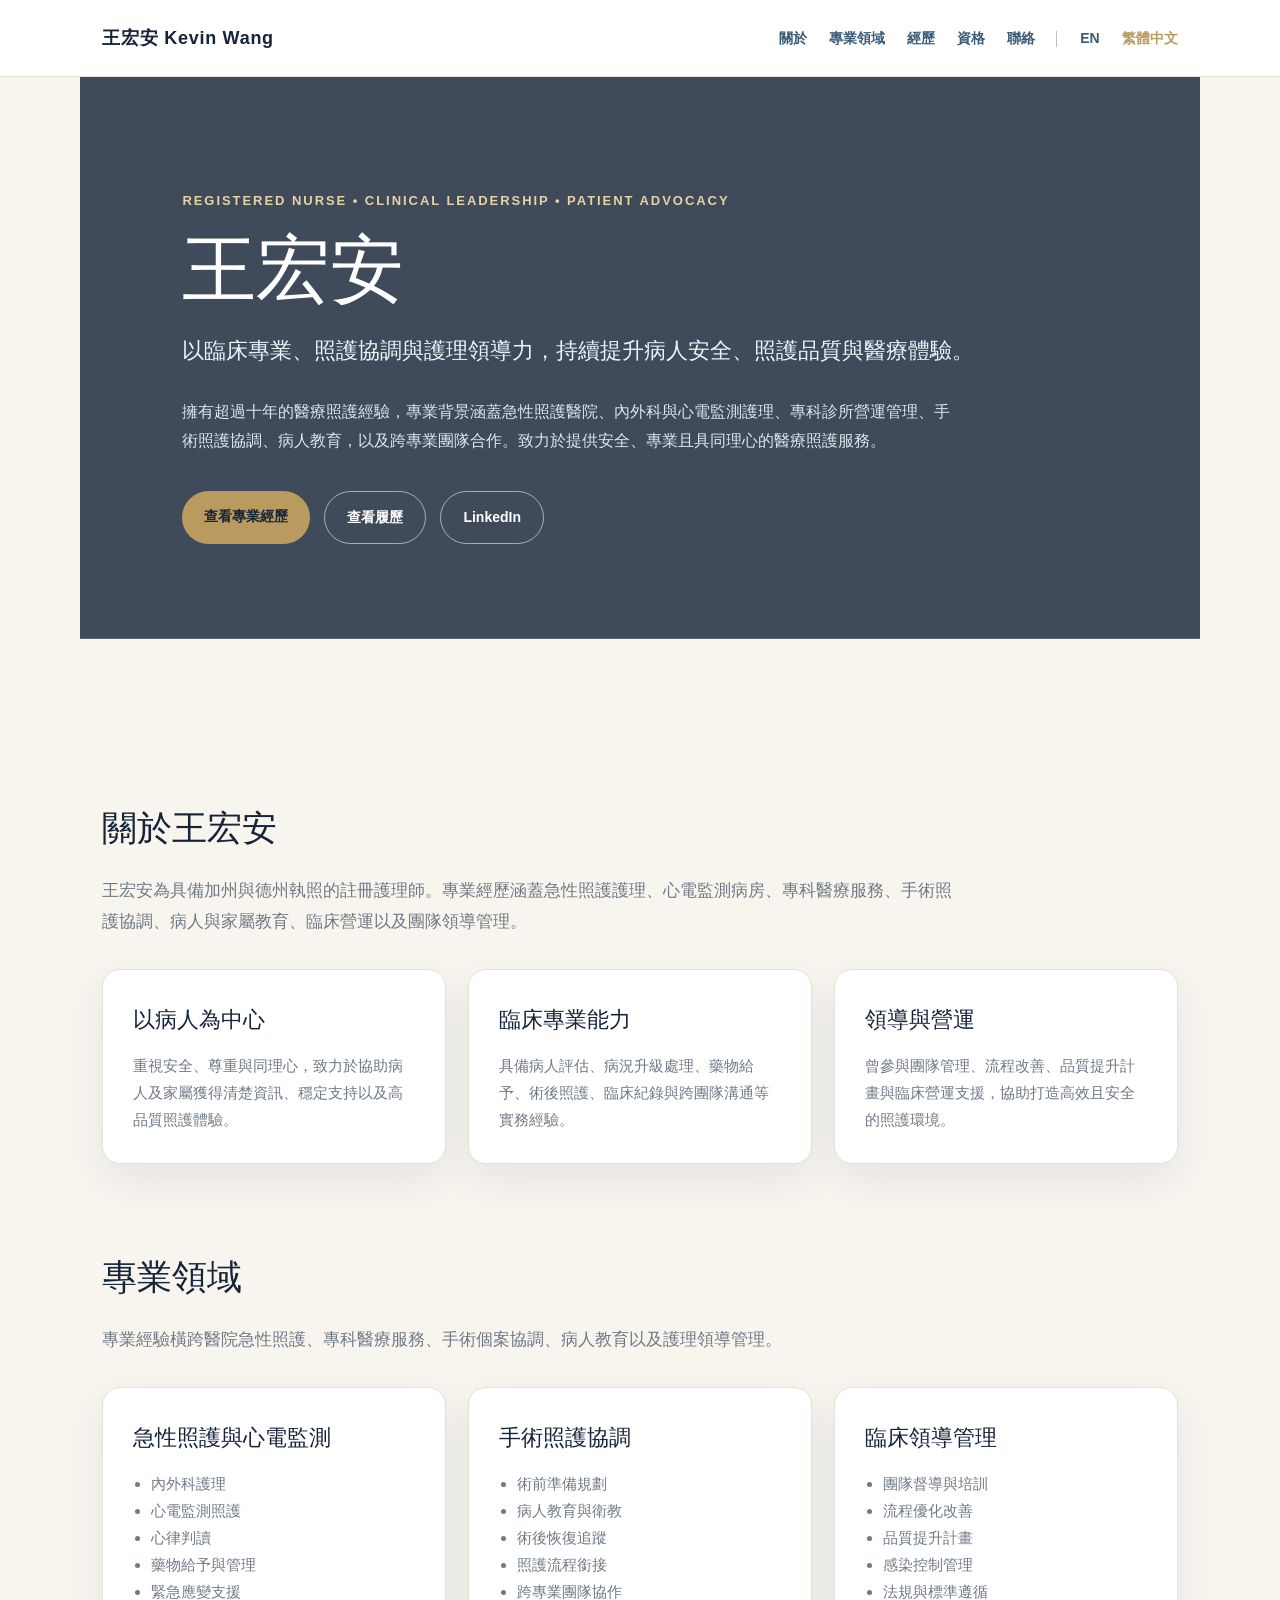
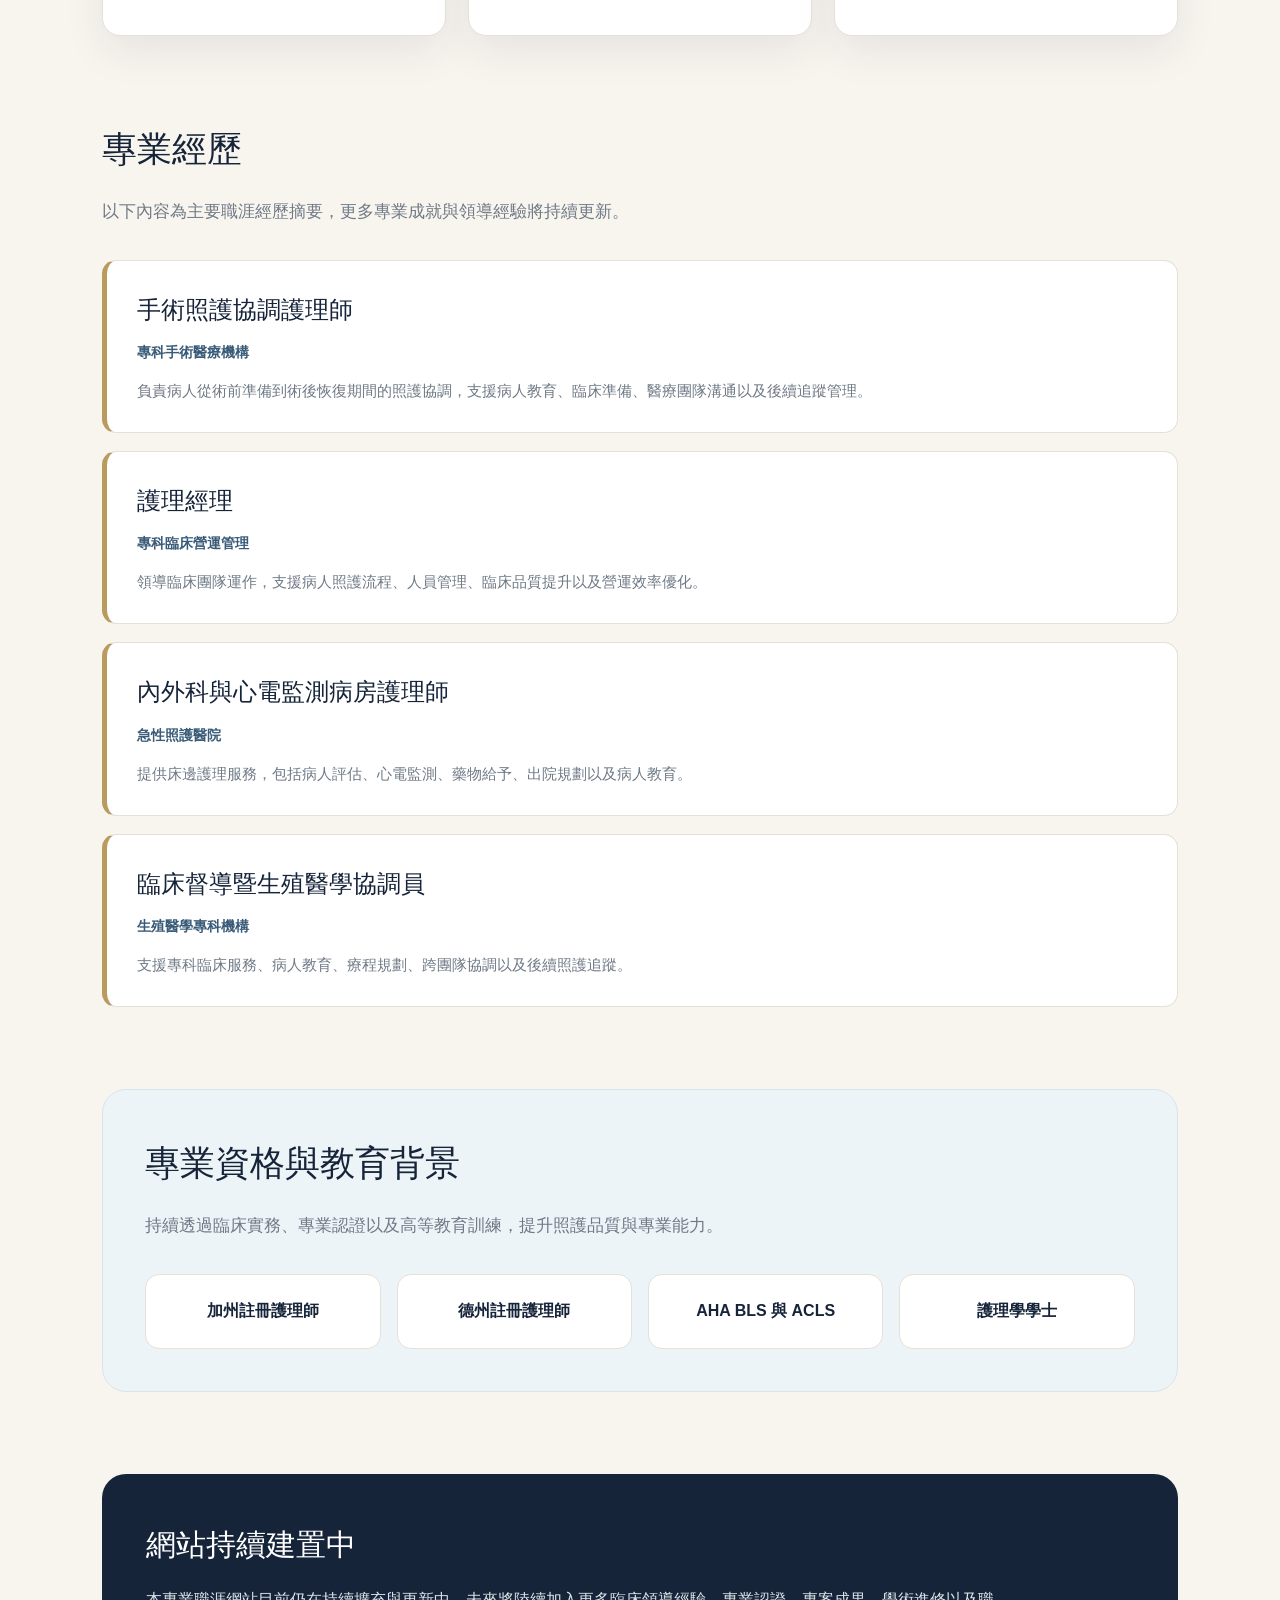
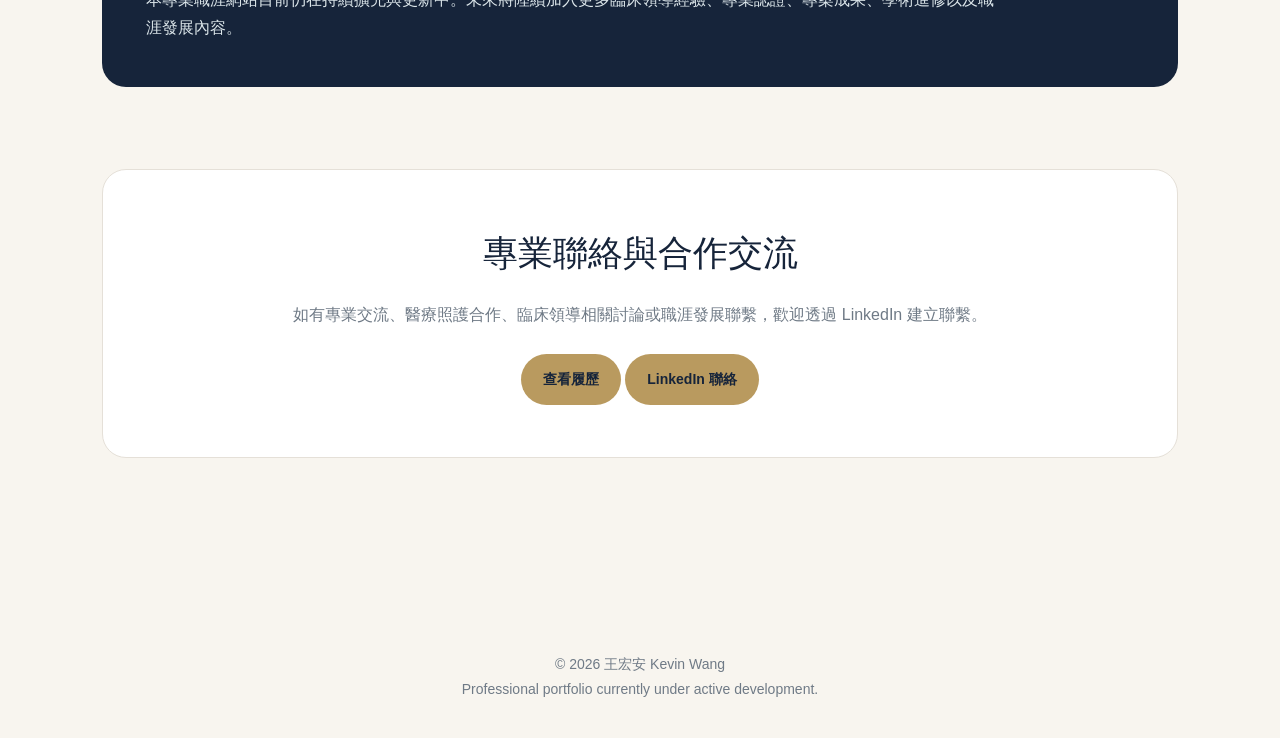
==== zh-tw.html @ 5e712328 "Launch bilingual RN portfolio with resume and LinkedIn integration" ====
<!DOCTYPE html>
<html lang="zh-Hant">
<head>
    <meta charset="UTF-8">
    <meta name="viewport" content="width=device-width, initial-scale=1.0">
    <title>王宏安 | 註冊護理師 RN</title>

    <meta name="description" content="王宏安 Kevin Wang 的護理專業職涯網站。註冊護理師、臨床領導者與手術照護協調專業人士。">

    <link rel="stylesheet" href="styles/style.css">
</head>

<body class="zh">

<header>
    <a href="zh-tw.html" class="brand">王宏安 Kevin Wang</a>

    <nav>
        <a href="#about">關於</a>
        <a href="#practice">專業領域</a>
        <a href="#experience">經歷</a>
        <a href="#credentials">資格</a>
        <a href="#contact">聯絡</a>

        <span class="lang-divider">|</span>

        <a href="index.html">EN</a>
        <a href="zh-tw.html" class="active-lang">繁體中文</a>
    </nav>
</header>

<section class="hero">
    <div class="hero-content">
        <div class="eyebrow">
            REGISTERED NURSE • CLINICAL LEADERSHIP • PATIENT ADVOCACY
        </div>

        <h1>王宏安</h1>

        <p class="subtitle">
            以臨床專業、照護協調與護理領導力，持續提升病人安全、照護品質與醫療體驗。
        </p>

        <p class="hero-note">
            擁有超過十年的醫療照護經驗，專業背景涵蓋急性照護醫院、內外科與心電監測護理、專科診所營運管理、手術照護協調、病人教育，以及跨專業團隊合作。致力於提供安全、專業且具同理心的醫療照護服務。
        </p>

        <div class="buttons">
            <a href="#experience" class="button primary">
                查看專業經歷
            </a>

            <a href="assets/Kevin_Wang_Resume.pdf" class="button secondary" target="_blank" rel="noopener">
                查看履歷
            </a>

            <a href="https://www.linkedin.com/in/kevin-wang-rn/" target="_blank" rel="noopener" class="button secondary">
                LinkedIn
            </a>
        </div>
    </div>
</section>

<main>

<section id="about">
    <h2 class="section-title">關於王宏安</h2>

    <p class="section-intro">
        王宏安為具備加州與德州執照的註冊護理師。專業經歷涵蓋急性照護護理、心電監測病房、專科醫療服務、手術照護協調、病人與家屬教育、臨床營運以及團隊領導管理。
    </p>

    <div class="grid">
        <div class="card">
            <h3>以病人為中心</h3>
            <p>
                重視安全、尊重與同理心，致力於協助病人及家屬獲得清楚資訊、穩定支持以及高品質照護體驗。
            </p>
        </div>

        <div class="card">
            <h3>臨床專業能力</h3>
            <p>
                具備病人評估、病況升級處理、藥物給予、術後照護、臨床紀錄與跨團隊溝通等實務經驗。
            </p>
        </div>

        <div class="card">
            <h3>領導與營運</h3>
            <p>
                曾參與團隊管理、流程改善、品質提升計畫與臨床營運支援，協助打造高效且安全的照護環境。
            </p>
        </div>
    </div>
</section>

<section id="practice">
    <h2 class="section-title">專業領域</h2>

    <p class="section-intro">
        專業經驗橫跨醫院急性照護、專科醫療服務、手術個案協調、病人教育以及護理領導管理。
    </p>

    <div class="grid">
        <div class="card">
            <h3>急性照護與心電監測</h3>
            <ul>
                <li>內外科護理</li>
                <li>心電監測照護</li>
                <li>心律判讀</li>
                <li>藥物給予與管理</li>
                <li>緊急應變支援</li>
            </ul>
        </div>

        <div class="card">
            <h3>手術照護協調</h3>
            <ul>
                <li>術前準備規劃</li>
                <li>病人教育與衛教</li>
                <li>術後恢復追蹤</li>
                <li>照護流程銜接</li>
                <li>跨專業團隊協作</li>
            </ul>
        </div>

        <div class="card">
            <h3>臨床領導管理</h3>
            <ul>
                <li>團隊督導與培訓</li>
                <li>流程優化改善</li>
                <li>品質提升計畫</li>
                <li>感染控制管理</li>
                <li>法規與標準遵循</li>
            </ul>
        </div>
    </div>
</section>

<section id="experience">
    <h2 class="section-title">專業經歷</h2>

    <p class="section-intro">
        以下內容為主要職涯經歷摘要，更多專業成就與領導經驗將持續更新。
    </p>

    <div class="experience">
        <div class="experience-item">
            <h3>手術照護協調護理師</h3>
            <div class="meta">專科手術醫療機構</div>
            <p>
                負責病人從術前準備到術後恢復期間的照護協調，支援病人教育、臨床準備、醫療團隊溝通以及後續追蹤管理。
            </p>
        </div>

        <div class="experience-item">
            <h3>護理經理</h3>
            <div class="meta">專科臨床營運管理</div>
            <p>
                領導臨床團隊運作，支援病人照護流程、人員管理、臨床品質提升以及營運效率優化。
            </p>
        </div>

        <div class="experience-item">
            <h3>內外科與心電監測病房護理師</h3>
            <div class="meta">急性照護醫院</div>
            <p>
                提供床邊護理服務，包括病人評估、心電監測、藥物給予、出院規劃以及病人教育。
            </p>
        </div>

        <div class="experience-item">
            <h3>臨床督導暨生殖醫學協調員</h3>
            <div class="meta">生殖醫學專科機構</div>
            <p>
                支援專科臨床服務、病人教育、療程規劃、跨團隊協調以及後續照護追蹤。
            </p>
        </div>
    </div>
</section>

<section id="credentials" class="credentials">
    <h2 class="section-title">專業資格與教育背景</h2>

    <p class="section-intro">
        持續透過臨床實務、專業認證以及高等教育訓練，提升照護品質與專業能力。
    </p>

    <div class="credential-list">
        <div class="credential">加州註冊護理師</div>
        <div class="credential">德州註冊護理師</div>
        <div class="credential">AHA BLS 與 ACLS</div>
        <div class="credential">護理學學士</div>
    </div>
</section>

<section class="notice">
    <h2>網站持續建置中</h2>

    <p>
        本專業職涯網站目前仍在持續擴充與更新中。未來將陸續加入更多臨床領導經驗、專業認證、專案成果、學術進修以及職涯發展內容。
    </p>
</section>

<section id="contact" class="contact">
    <h2 class="section-title">專業聯絡與合作交流</h2>

    <p>
        如有專業交流、醫療照護合作、臨床領導相關討論或職涯發展聯繫，歡迎透過 LinkedIn 建立聯繫。
    </p>

    <a href="assets/Kevin_RN_Resume.pdf" target="_blank" rel="noopener" class="button primary">
        查看履歷
    </a>

    <a href="https://www.linkedin.com/in/kevin-wang-rn/" target="_blank" rel="noopener" class="button primary">
        LinkedIn 聯絡
    </a>
</section>

</main>

<footer>
    © 2026 王宏安 Kevin Wang<br>
    Professional portfolio currently under active development.
</footer>

</body>
</html>
---- styles/style.css ----
:root {
  --navy: #16243a;
  --navy-light: #223552;
  --blue: #395b78;
  --soft-blue: #edf4f7;
  --cream: #f8f5ef;
  --warm-white: #fffdf8;
  --gold: #b99a5f;
  --gold-soft: #e6d3a3;
  --text: #243042;
  --muted: #6f7a86;
  --white: #ffffff;
  --line: #e5e0d8;
  --shadow: rgba(22, 36, 58, 0.08);
}

* {
  box-sizing: border-box;
  margin: 0;
  padding: 0;
}

html {
  scroll-behavior: smooth;
}

body {
  font-family: Georgia, "Times New Roman", serif;
  color: var(--text);
  background: var(--cream);
  line-height: 1.8;
}

body.zh {
  font-family: "Noto Serif TC", "Songti TC", "PingFang TC", "Microsoft JhengHei", serif;
}

header {
  background: rgba(255, 255, 255, 0.96);
  backdrop-filter: blur(12px);
  border-bottom: 1px solid var(--line);
  padding: 22px 8%;
  display: flex;
  justify-content: space-between;
  align-items: center;
  position: sticky;
  top: 0;
  z-index: 100;
}

.brand {
  font-family: Arial, sans-serif;
  font-size: 18px;
  font-weight: 700;
  color: var(--navy);
  letter-spacing: 0.04em;
  text-decoration: none;
}

body.zh .brand {
  font-family: "PingFang TC", "Microsoft JhengHei", Arial, sans-serif;
}

nav {
  display: flex;
  align-items: center;
  flex-wrap: wrap;
}

nav a {
  font-family: Arial, sans-serif;
  margin-left: 22px;
  color: var(--blue);
  text-decoration: none;
  font-size: 14px;
  font-weight: 600;
  transition: 0.25s ease;
}

body.zh nav a {
  font-family: "PingFang TC", "Microsoft JhengHei", Arial, sans-serif;
}

nav a:hover {
  color: var(--gold);
}

.active-lang {
  color: var(--gold);
  font-weight: 800;
}

.lang-divider {
  margin-left: 20px;
  color: #b0b0b0;
}

.hero {
  padding: 112px 8% 95px;
  background:
    linear-gradient(rgba(22, 36, 58, 0.82), rgba(22, 36, 58, 0.82)),
    url("https://images.unsplash.com/photo-1576091160550-2173dba999ef?auto=format&fit=crop&w=1800&q=80");
  background-size: cover;
  background-position: center;
  color: var(--white);
}

.hero-content {
  max-width: 920px;
}

.eyebrow {
  font-family: Arial, sans-serif;
  text-transform: uppercase;
  letter-spacing: 0.15em;
  font-size: 13px;
  color: var(--gold-soft);
  margin-bottom: 18px;
  font-weight: 700;
}

body.zh .eyebrow {
  font-family: "PingFang TC", "Microsoft JhengHei", Arial, sans-serif;
}

h1 {
  font-size: clamp(44px, 6vw, 74px);
  line-height: 1.08;
  margin-bottom: 20px;
  font-weight: 500;
}

.subtitle {
  font-family: Arial, sans-serif;
  font-size: 22px;
  max-width: 820px;
  color: #edf4f7;
  margin-bottom: 28px;
}

body.zh .subtitle {
  font-family: "PingFang TC", "Microsoft JhengHei", Arial, sans-serif;
}

.hero-note {
  font-family: Arial, sans-serif;
  max-width: 780px;
  color: #dce6ea;
  font-size: 16px;
}

body.zh .hero-note {
  font-family: "PingFang TC", "Microsoft JhengHei", Arial, sans-serif;
}

.buttons {
  margin-top: 35px;
  display: flex;
  flex-wrap: wrap;
  gap: 14px;
}

.button {
  font-family: Arial, sans-serif;
  padding: 13px 22px;
  border-radius: 999px;
  text-decoration: none;
  font-weight: 700;
  font-size: 14px;
  display: inline-block;
  transition: 0.25s ease;
}

body.zh .button {
  font-family: "PingFang TC", "Microsoft JhengHei", Arial, sans-serif;
}

.button:hover {
  transform: translateY(-2px);
}

.button.primary {
  background: var(--gold);
  color: var(--navy);
}

.button.secondary {
  border: 1px solid rgba(255, 255, 255, 0.55);
  color: var(--white);
}

main {
  padding: 76px 8%;
}

section {
  max-width: 1120px;
  margin: 0 auto 82px;
}

.section-title {
  font-size: 35px;
  color: var(--navy);
  margin-bottom: 16px;
  font-weight: 500;
}

.section-intro {
  font-family: Arial, sans-serif;
  color: var(--muted);
  max-width: 850px;
  font-size: 17px;
  margin-bottom: 32px;
}

body.zh .section-intro {
  font-family: "PingFang TC", "Microsoft JhengHei", Arial, sans-serif;
}

.grid {
  display: grid;
  grid-template-columns: repeat(3, 1fr);
  gap: 22px;
}

.card {
  background: var(--white);
  border: 1px solid var(--line);
  border-radius: 18px;
  padding: 30px;
  box-shadow: 0 16px 42px var(--shadow);
}

.card h3 {
  color: var(--navy);
  font-size: 22px;
  margin-bottom: 12px;
  font-weight: 500;
}

.card p,
.card li {
  font-family: Arial, sans-serif;
  color: var(--muted);
  font-size: 15px;
}

body.zh .card p,
body.zh .card li {
  font-family: "PingFang TC", "Microsoft JhengHei", Arial, sans-serif;
}

.card ul {
  padding-left: 18px;
}

.experience {
  display: grid;
  gap: 18px;
}

.experience-item {
  background: var(--white);
  border-left: 5px solid var(--gold);
  border-radius: 14px;
  padding: 28px 30px;
  border-top: 1px solid var(--line);
  border-right: 1px solid var(--line);
  border-bottom: 1px solid var(--line);
}

.experience-item h3 {
  color: var(--navy);
  font-size: 24px;
  margin-bottom: 8px;
  font-weight: 500;
}

.meta {
  font-family: Arial, sans-serif;
  color: var(--blue);
  font-size: 14px;
  font-weight: 700;
  margin-bottom: 12px;
}

body.zh .meta {
  font-family: "PingFang TC", "Microsoft JhengHei", Arial, sans-serif;
}

.experience-item p {
  font-family: Arial, sans-serif;
  color: var(--muted);
  font-size: 15px;
}

body.zh .experience-item p {
  font-family: "PingFang TC", "Microsoft JhengHei", Arial, sans-serif;
}

.credentials {
  background: var(--soft-blue);
  border-radius: 24px;
  padding: 42px;
  border: 1px solid #d8e5ea;
}

.credential-list {
  display: grid;
  grid-template-columns: repeat(4, 1fr);
  gap: 16px;
  margin-top: 24px;
}

.credential {
  background: var(--white);
  border: 1px solid var(--line);
  border-radius: 14px;
  padding: 22px;
  text-align: center;
  font-family: Arial, sans-serif;
  font-weight: 700;
  color: var(--navy);
}

body.zh .credential {
  font-family: "PingFang TC", "Microsoft JhengHei", Arial, sans-serif;
}

.notice {
  background: var(--navy);
  color: var(--white);
  padding: 44px;
  border-radius: 24px;
}

.notice h2 {
  margin-bottom: 14px;
  font-size: 30px;
  font-weight: 500;
}

.notice p {
  font-family: Arial, sans-serif;
  color: #dce6ea;
  max-width: 850px;
}

body.zh .notice p {
  font-family: "PingFang TC", "Microsoft JhengHei", Arial, sans-serif;
}

.contact {
  text-align: center;
  background: var(--white);
  border-radius: 24px;
  border: 1px solid var(--line);
  padding: 52px 30px;
}

.contact p {
  font-family: Arial, sans-serif;
  color: var(--muted);
  margin-bottom: 24px;
  max-width: 720px;
  margin-left: auto;
  margin-right: auto;
}

body.zh .contact p {
  font-family: "PingFang TC", "Microsoft JhengHei", Arial, sans-serif;
}

footer {
  text-align: center;
  padding: 36px 8%;
  font-family: Arial, sans-serif;
  color: var(--muted);
  font-size: 14px;
}

body.zh footer {
  font-family: "PingFang TC", "Microsoft JhengHei", Arial, sans-serif;
}

@media (max-width: 900px) {
  header {
    display: block;
  }

  nav {
    margin-top: 14px;
  }

  nav a {
    margin-left: 0;
    margin-right: 14px;
    margin-bottom: 8px;
  }

  .lang-divider {
    margin-left: 0;
    margin-right: 12px;
  }

  .hero {
    padding: 82px 7%;
  }

  main {
    padding: 58px 7%;
  }

  .grid,
  .credential-list {
    grid-template-columns: 1fr;
  }

  .card,
  .credentials,
  .notice,
  .contact {
    padding: 28px;
  }
}
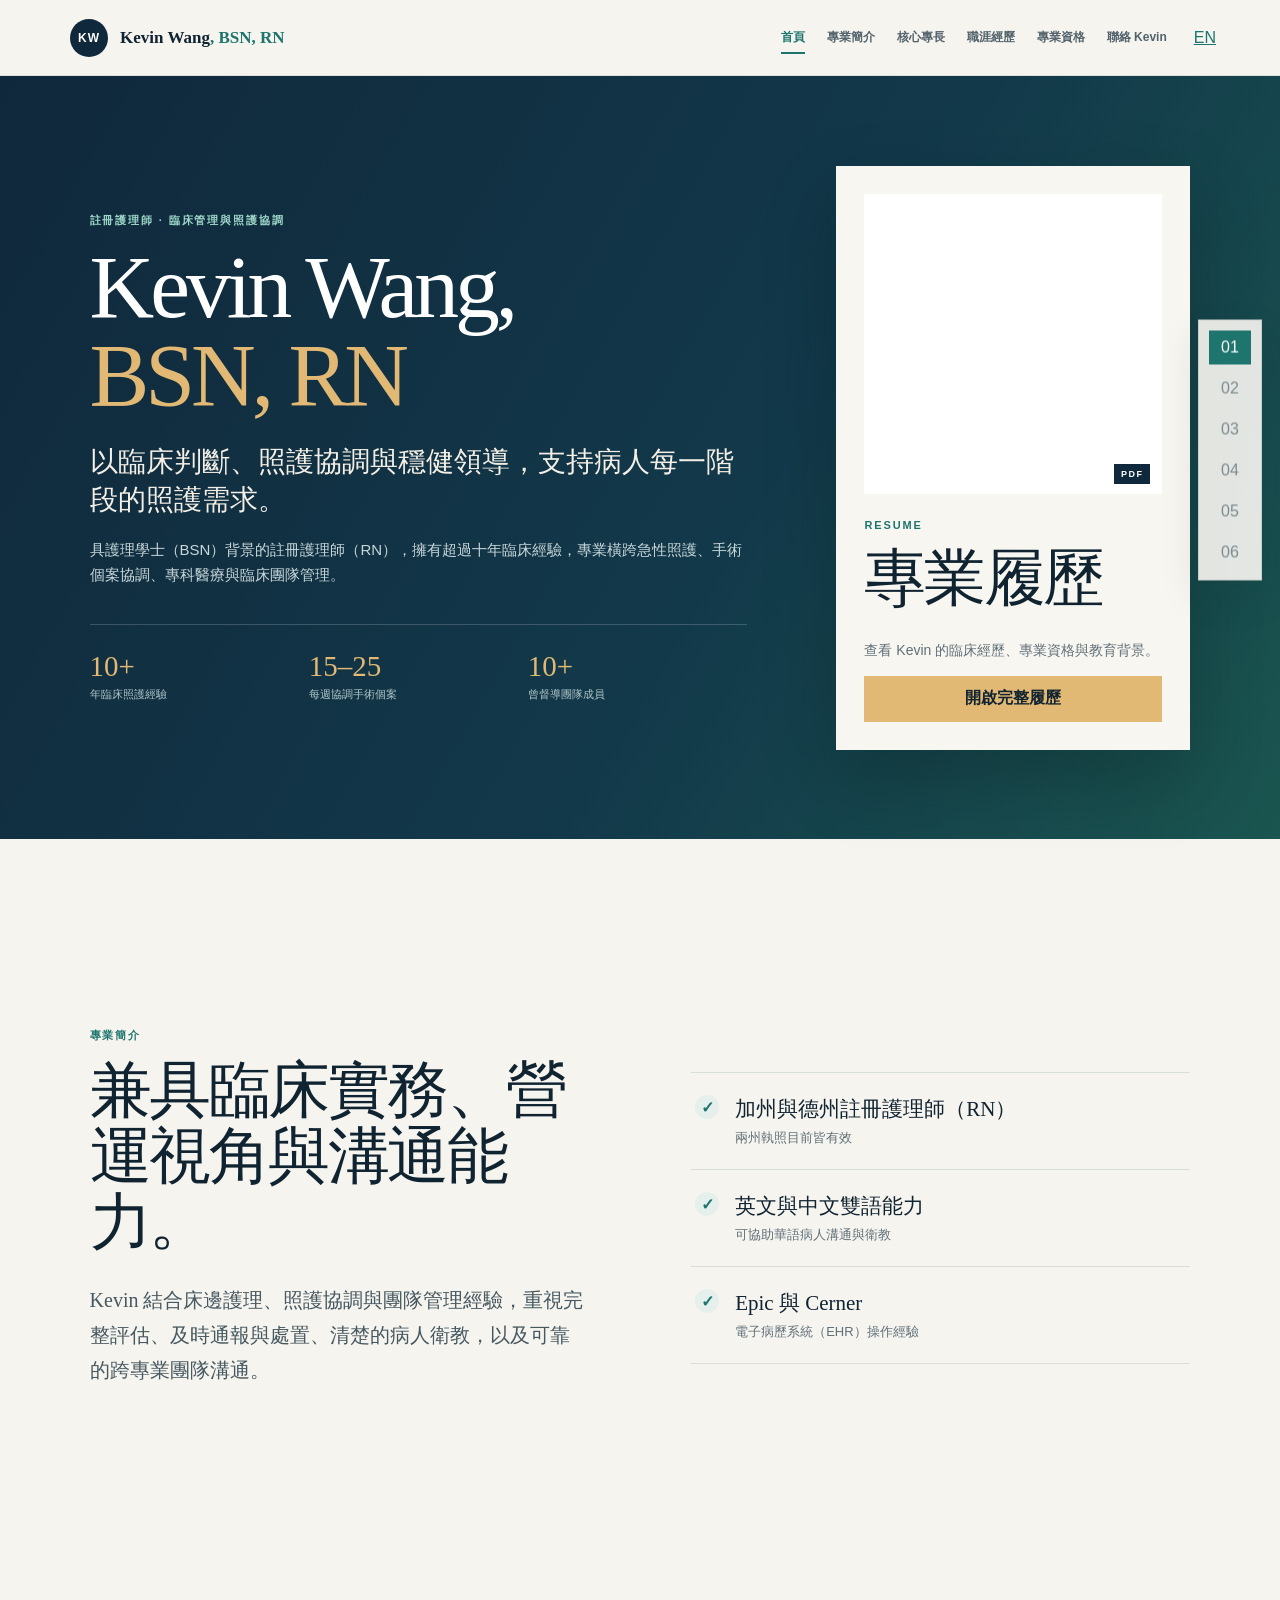
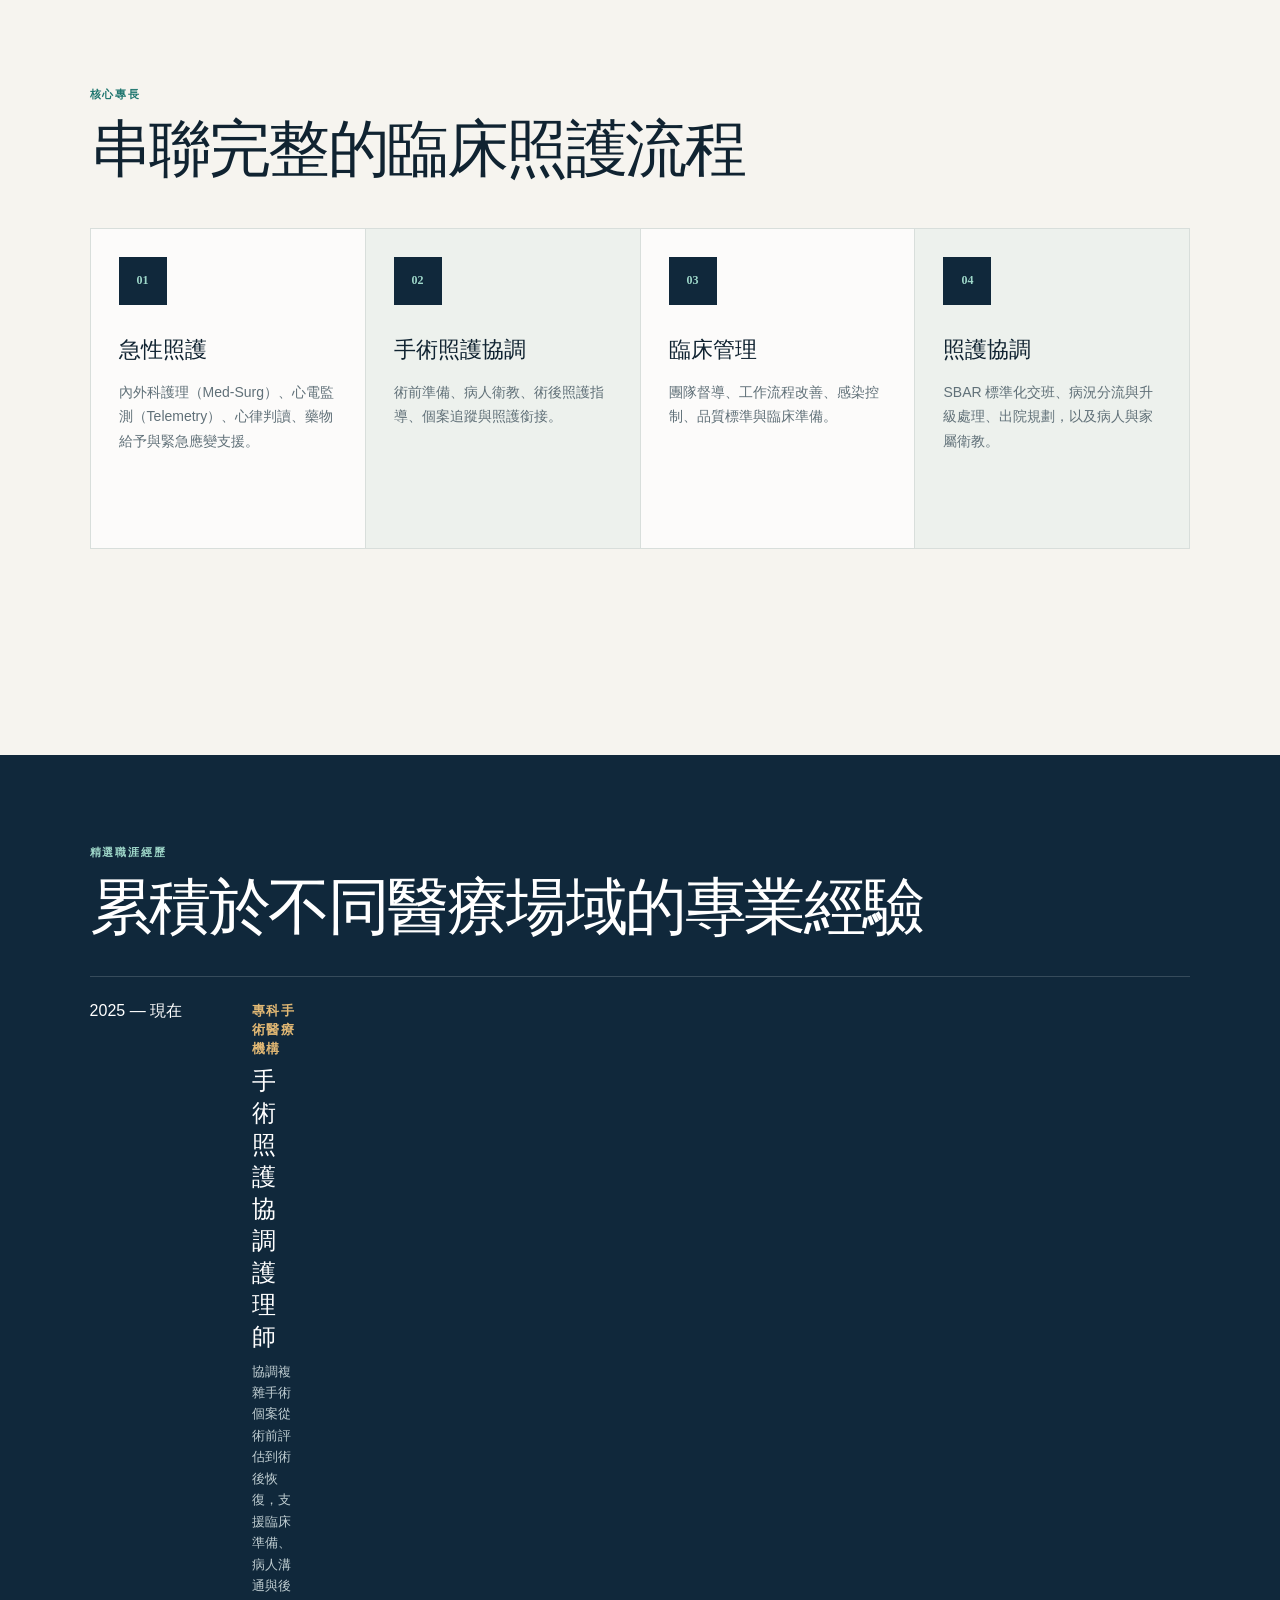
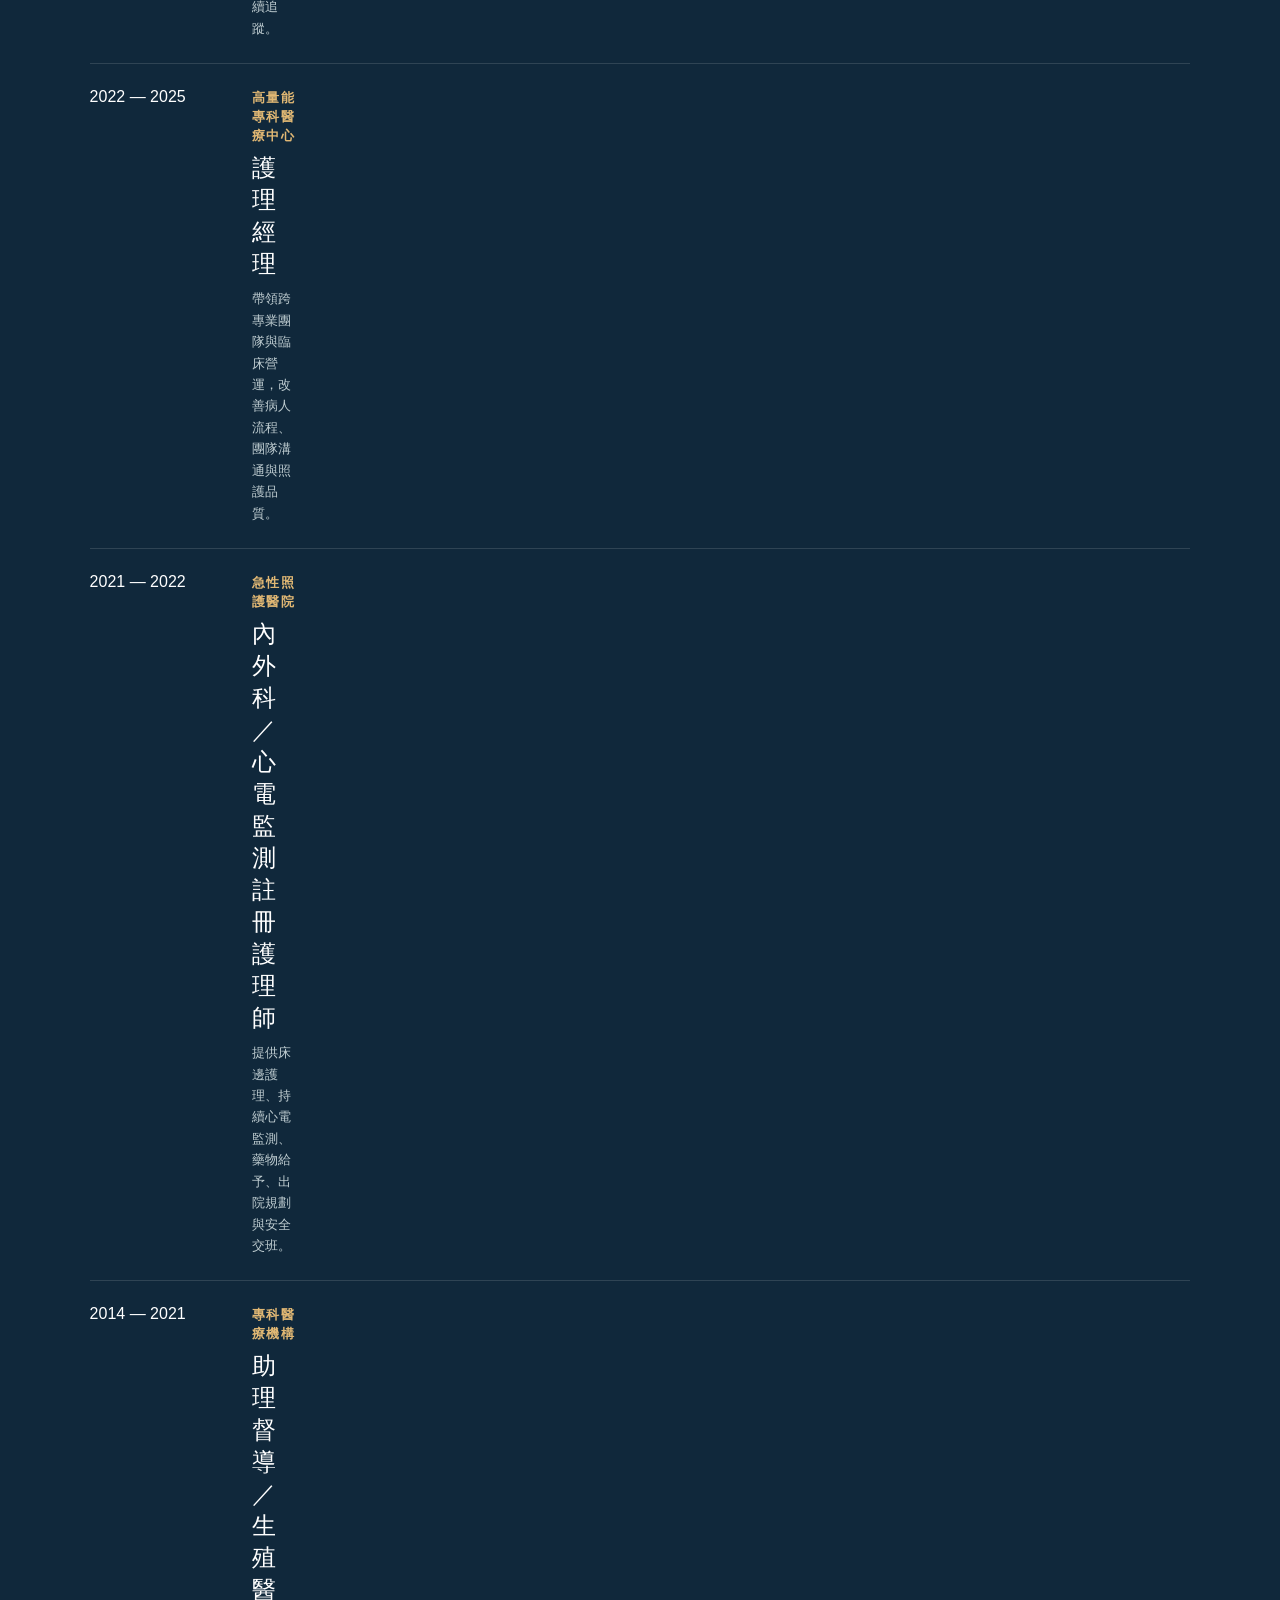
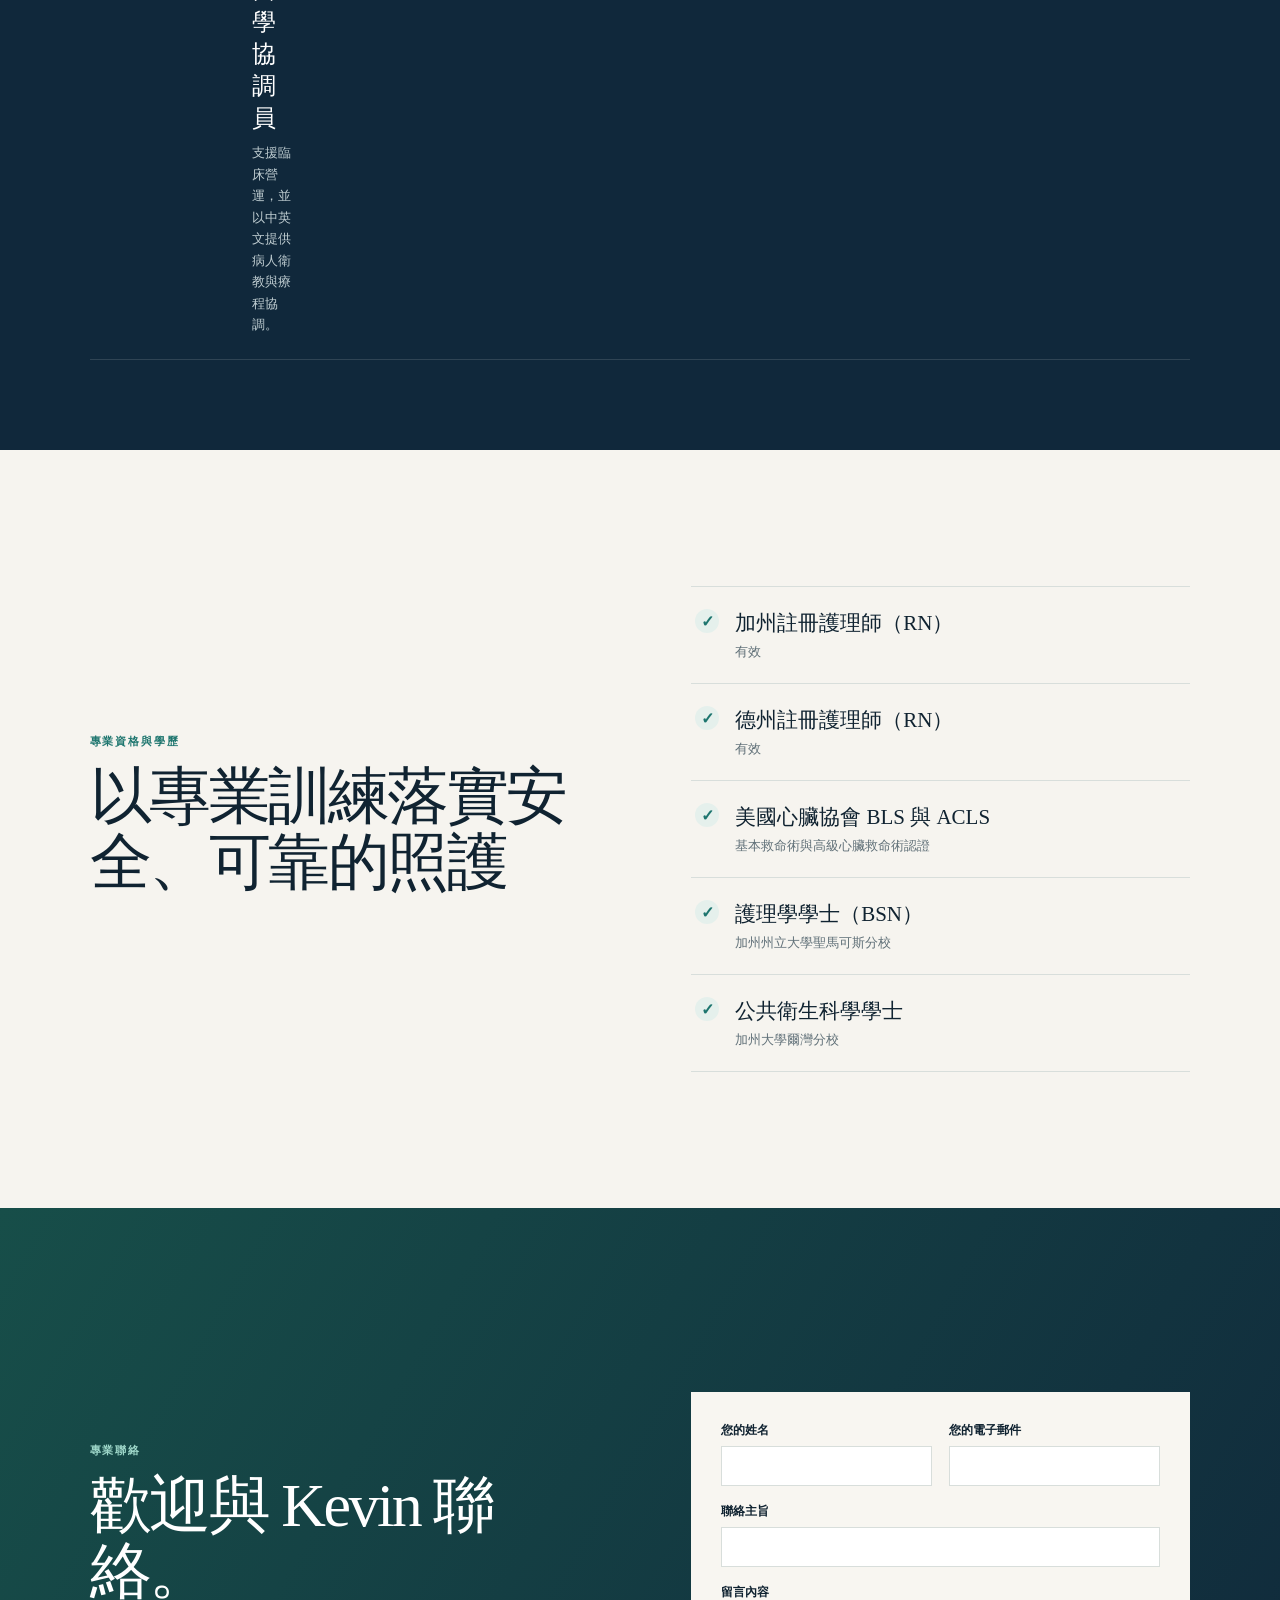
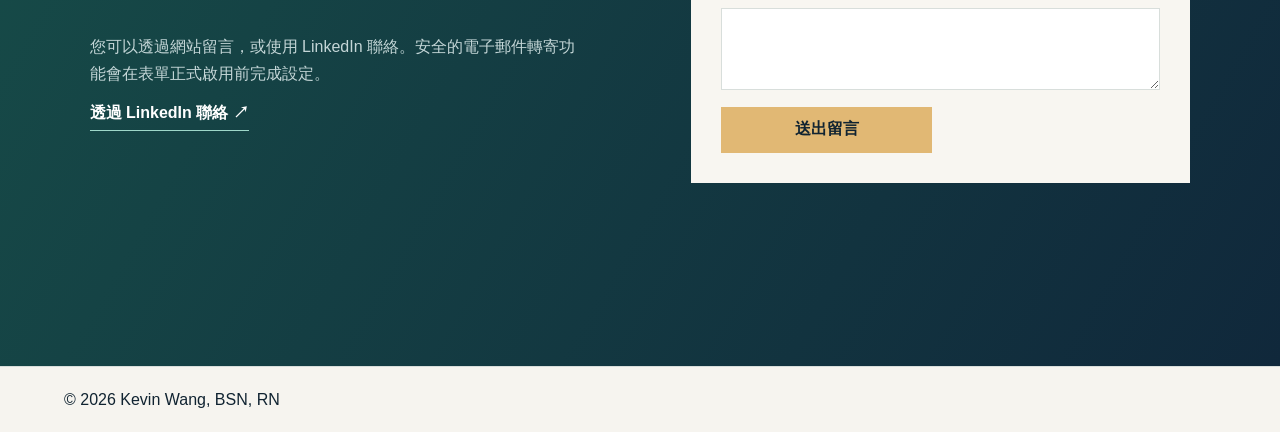
==== commit a0827dec: "Redesign bilingual RN portfolio and add public resume" ====
--- a/zh-tw.html
+++ b/zh-tw.html
@@ -1,229 +1,9 @@
-<!DOCTYPE html>
-<html lang="zh-Hant">
-<head>
-    <meta charset="UTF-8">
-    <meta name="viewport" content="width=device-width, initial-scale=1.0">
-    <title>王宏安 | 註冊護理師 RN</title>
-
-    <meta name="description" content="王宏安 Kevin Wang 的護理專業職涯網站。註冊護理師、臨床領導者與手術照護協調專業人士。">
-
-    <link rel="stylesheet" href="styles/style.css">
-</head>
-
-<body class="zh">
-
-<header>
-    <a href="zh-tw.html" class="brand">王宏安 Kevin Wang</a>
-
-    <nav>
-        <a href="#about">關於</a>
-        <a href="#practice">專業領域</a>
-        <a href="#experience">經歷</a>
-        <a href="#credentials">資格</a>
-        <a href="#contact">聯絡</a>
-
-        <span class="lang-divider">|</span>
-
-        <a href="index.html">EN</a>
-        <a href="zh-tw.html" class="active-lang">繁體中文</a>
-    </nav>
-</header>
-
-<section class="hero">
-    <div class="hero-content">
-        <div class="eyebrow">
-            REGISTERED NURSE • CLINICAL LEADERSHIP • PATIENT ADVOCACY
-        </div>
-
-        <h1>王宏安</h1>
-
-        <p class="subtitle">
-            以臨床專業、照護協調與護理領導力，持續提升病人安全、照護品質與醫療體驗。
-        </p>
-
-        <p class="hero-note">
-            擁有超過十年的醫療照護經驗，專業背景涵蓋急性照護醫院、內外科與心電監測護理、專科診所營運管理、手術照護協調、病人教育，以及跨專業團隊合作。致力於提供安全、專業且具同理心的醫療照護服務。
-        </p>
-
-        <div class="buttons">
-            <a href="#experience" class="button primary">
-                查看專業經歷
-            </a>
-
-            <a href="assets/Kevin_Wang_Resume.pdf" class="button secondary" target="_blank" rel="noopener">
-                查看履歷
-            </a>
-
-            <a href="https://www.linkedin.com/in/kevin-wang-rn/" target="_blank" rel="noopener" class="button secondary">
-                LinkedIn
-            </a>
-        </div>
-    </div>
-</section>
-
-<main>
-
-<section id="about">
-    <h2 class="section-title">關於王宏安</h2>
-
-    <p class="section-intro">
-        王宏安為具備加州與德州執照的註冊護理師。專業經歷涵蓋急性照護護理、心電監測病房、專科醫療服務、手術照護協調、病人與家屬教育、臨床營運以及團隊領導管理。
-    </p>
-
-    <div class="grid">
-        <div class="card">
-            <h3>以病人為中心</h3>
-            <p>
-                重視安全、尊重與同理心，致力於協助病人及家屬獲得清楚資訊、穩定支持以及高品質照護體驗。
-            </p>
-        </div>
-
-        <div class="card">
-            <h3>臨床專業能力</h3>
-            <p>
-                具備病人評估、病況升級處理、藥物給予、術後照護、臨床紀錄與跨團隊溝通等實務經驗。
-            </p>
-        </div>
-
-        <div class="card">
-            <h3>領導與營運</h3>
-            <p>
-                曾參與團隊管理、流程改善、品質提升計畫與臨床營運支援，協助打造高效且安全的照護環境。
-            </p>
-        </div>
-    </div>
-</section>
-
-<section id="practice">
-    <h2 class="section-title">專業領域</h2>
-
-    <p class="section-intro">
-        專業經驗橫跨醫院急性照護、專科醫療服務、手術個案協調、病人教育以及護理領導管理。
-    </p>
-
-    <div class="grid">
-        <div class="card">
-            <h3>急性照護與心電監測</h3>
-            <ul>
-                <li>內外科護理</li>
-                <li>心電監測照護</li>
-                <li>心律判讀</li>
-                <li>藥物給予與管理</li>
-                <li>緊急應變支援</li>
-            </ul>
-        </div>
-
-        <div class="card">
-            <h3>手術照護協調</h3>
-            <ul>
-                <li>術前準備規劃</li>
-                <li>病人教育與衛教</li>
-                <li>術後恢復追蹤</li>
-                <li>照護流程銜接</li>
-                <li>跨專業團隊協作</li>
-            </ul>
-        </div>
-
-        <div class="card">
-            <h3>臨床領導管理</h3>
-            <ul>
-                <li>團隊督導與培訓</li>
-                <li>流程優化改善</li>
-                <li>品質提升計畫</li>
-                <li>感染控制管理</li>
-                <li>法規與標準遵循</li>
-            </ul>
-        </div>
-    </div>
-</section>
-
-<section id="experience">
-    <h2 class="section-title">專業經歷</h2>
-
-    <p class="section-intro">
-        以下內容為主要職涯經歷摘要，更多專業成就與領導經驗將持續更新。
-    </p>
-
-    <div class="experience">
-        <div class="experience-item">
-            <h3>手術照護協調護理師</h3>
-            <div class="meta">專科手術醫療機構</div>
-            <p>
-                負責病人從術前準備到術後恢復期間的照護協調，支援病人教育、臨床準備、醫療團隊溝通以及後續追蹤管理。
-            </p>
-        </div>
-
-        <div class="experience-item">
-            <h3>護理經理</h3>
-            <div class="meta">專科臨床營運管理</div>
-            <p>
-                領導臨床團隊運作，支援病人照護流程、人員管理、臨床品質提升以及營運效率優化。
-            </p>
-        </div>
-
-        <div class="experience-item">
-            <h3>內外科與心電監測病房護理師</h3>
-            <div class="meta">急性照護醫院</div>
-            <p>
-                提供床邊護理服務，包括病人評估、心電監測、藥物給予、出院規劃以及病人教育。
-            </p>
-        </div>
-
-        <div class="experience-item">
-            <h3>臨床督導暨生殖醫學協調員</h3>
-            <div class="meta">生殖醫學專科機構</div>
-            <p>
-                支援專科臨床服務、病人教育、療程規劃、跨團隊協調以及後續照護追蹤。
-            </p>
-        </div>
-    </div>
-</section>
-
-<section id="credentials" class="credentials">
-    <h2 class="section-title">專業資格與教育背景</h2>
-
-    <p class="section-intro">
-        持續透過臨床實務、專業認證以及高等教育訓練，提升照護品質與專業能力。
-    </p>
-
-    <div class="credential-list">
-        <div class="credential">加州註冊護理師</div>
-        <div class="credential">德州註冊護理師</div>
-        <div class="credential">AHA BLS 與 ACLS</div>
-        <div class="credential">護理學學士</div>
-    </div>
-</section>
-
-<section class="notice">
-    <h2>網站持續建置中</h2>
-
-    <p>
-        本專業職涯網站目前仍在持續擴充與更新中。未來將陸續加入更多臨床領導經驗、專業認證、專案成果、學術進修以及職涯發展內容。
-    </p>
-</section>
-
-<section id="contact" class="contact">
-    <h2 class="section-title">專業聯絡與合作交流</h2>
-
-    <p>
-        如有專業交流、醫療照護合作、臨床領導相關討論或職涯發展聯繫，歡迎透過 LinkedIn 建立聯繫。
-    </p>
-
-    <a href="assets/Kevin_RN_Resume.pdf" target="_blank" rel="noopener" class="button primary">
-        查看履歷
-    </a>
-
-    <a href="https://www.linkedin.com/in/kevin-wang-rn/" target="_blank" rel="noopener" class="button primary">
-        LinkedIn 聯絡
-    </a>
-</section>
-
-</main>
-
-<footer>
-    © 2026 王宏安 Kevin Wang<br>
-    Professional portfolio currently under active development.
-</footer>
-
-</body>
-</html>+<!doctype html><html lang="zh-Hant"><head><meta charset="utf-8"><meta name="viewport" content="width=device-width,initial-scale=1"><title>Kevin Wang｜註冊護理師專業網站</title><link rel="stylesheet" href="styles/style.css"></head><body class="zh">
+<header class="site-header"><button class="brand" data-target="home"><span>KW</span><b>Kevin Wang<em>, BSN, RN</em></b></button><nav><button data-target="home">首頁</button><button data-target="profile">專業簡介</button><button data-target="expertise">核心專長</button><button data-target="experience">職涯經歷</button><button data-target="credentials">專業資格</button><button data-target="contact">聯絡 Kevin</button><a class="lang" href="index.html">EN</a></nav><button class="menu">☰</button></header><main>
+<section class="panel home-panel" id="home"><div><p class="kicker light">註冊護理師 · 臨床管理與照護協調</p><h1>Kevin Wang,<br><em>BSN, RN</em></h1><p class="hero-subtitle">以臨床判斷、照護協調與穩健領導，支持病人每一階段的照護需求。</p><p class="hero-summary">具護理學士（BSN）背景的註冊護理師（RN），擁有超過十年臨床經驗，專業橫跨急性照護、手術個案協調、專科醫療與臨床團隊管理。</p><div class="mini-stats"><div><strong>10+</strong><span>年臨床照護經驗</span></div><div><strong>15–25</strong><span>每週協調手術個案</span></div><div><strong>10+</strong><span>曾督導團隊成員</span></div></div></div><aside class="resume-card"><div class="resume-preview"><iframe title="Kevin Wang 專業履歷" src="assets/Kevin_RN_Resume.pdf#toolbar=0&navpanes=0&view=FitH"></iframe><span>PDF</span></div><p class="kicker">Resume</p><h2>專業履歷</h2><p>查看 Kevin 的臨床經歷、專業資格與教育背景。</p><a href="assets/Kevin_RN_Resume.pdf" target="_blank" rel="noopener noreferrer">開啟完整履歷</a></aside></section>
+<section class="panel split-panel" id="profile"><div><p class="kicker">專業簡介</p><h2>兼具臨床實務、營運視角與溝通能力。</h2><p class="large-copy">Kevin 結合床邊護理、照護協調與團隊管理經驗，重視完整評估、及時通報與處置、清楚的病人衛教，以及可靠的跨專業團隊溝通。</p></div><div class="point-list"><article><i>✓</i><div><h3>加州與德州註冊護理師（RN）</h3><p>兩州執照目前皆有效</p></div></article><article><i>✓</i><div><h3>英文與中文雙語能力</h3><p>可協助華語病人溝通與衛教</p></div></article><article><i>✓</i><div><h3>Epic 與 Cerner</h3><p>電子病歷系統（EHR）操作經驗</p></div></article></div></section>
+<section class="panel" id="expertise"><p class="kicker">核心專長</p><h2>串聯完整的臨床照護流程</h2><div class="expertise-grid"><article><b>01</b><h3>急性照護</h3><p>內外科護理（Med-Surg）、心電監測（Telemetry）、心律判讀、藥物給予與緊急應變支援。</p></article><article><b>02</b><h3>手術照護協調</h3><p>術前準備、病人衛教、術後照護指導、個案追蹤與照護銜接。</p></article><article><b>03</b><h3>臨床管理</h3><p>團隊督導、工作流程改善、感染控制、品質標準與臨床準備。</p></article><article><b>04</b><h3>照護協調</h3><p>SBAR 標準化交班、病況分流與升級處理、出院規劃，以及病人與家屬衛教。</p></article></div></section>
+<section class="panel dark-panel" id="experience"><p class="kicker light">精選職涯經歷</p><h2>累積於不同醫療場域的專業經驗</h2><div class="timeline"><article><div>2025 — 現在</div><div><small>專科手術醫療機構</small><h3>手術照護協調護理師</h3><p>協調複雜手術個案從術前評估到術後恢復，支援臨床準備、病人溝通與後續追蹤。</p></div></article><article><div>2022 — 2025</div><div><small>高量能專科醫療中心</small><h3>護理經理</h3><p>帶領跨專業團隊與臨床營運，改善病人流程、團隊溝通與照護品質。</p></div></article><article><div>2021 — 2022</div><div><small>急性照護醫院</small><h3>內外科／心電監測註冊護理師</h3><p>提供床邊護理、持續心電監測、藥物給予、出院規劃與安全交班。</p></div></article><article><div>2014 — 2021</div><div><small>專科醫療機構</small><h3>助理督導／生殖醫學協調員</h3><p>支援臨床營運，並以中英文提供病人衛教與療程協調。</p></div></article></div></section>
+<section class="panel split-panel" id="credentials"><div><p class="kicker">專業資格與學歷</p><h2>以專業訓練落實安全、可靠的照護</h2></div><div class="point-list"><article><i>✓</i><div><h3>加州註冊護理師（RN）</h3><p>有效</p></div></article><article><i>✓</i><div><h3>德州註冊護理師（RN）</h3><p>有效</p></div></article><article><i>✓</i><div><h3>美國心臟協會 BLS 與 ACLS</h3><p>基本救命術與高級心臟救命術認證</p></div></article><article><i>✓</i><div><h3>護理學學士（BSN）</h3><p>加州州立大學聖馬可斯分校</p></div></article><article><i>✓</i><div><h3>公共衛生科學學士</h3><p>加州大學爾灣分校</p></div></article></div></section>
+<section class="panel contact-panel" id="contact"><div><p class="kicker light">專業聯絡</p><h2>歡迎與 Kevin 聯絡。</h2><p>您可以透過網站留言，或使用 LinkedIn 聯絡。安全的電子郵件轉寄功能會在表單正式啟用前完成設定。</p><a href="https://www.linkedin.com/in/kevin-wang-rn/" target="_blank" rel="noopener noreferrer">透過 LinkedIn 聯絡 ↗</a></div><form><label>您的姓名<input required></label><label>您的電子郵件<input type="email" required></label><label class="wide">聯絡主旨<input required></label><label class="wide">留言內容<textarea rows="4" required></textarea></label><button type="submit">送出留言</button><p class="form-notice" hidden>目前為預覽模式，留言尚未送出；正式上線前會啟用安全轉寄功能。</p></form></section></main>
+<aside class="floating-index"><button data-target="home">01<b>首頁</b></button><button data-target="profile">02<b>專業簡介</b></button><button data-target="expertise">03<b>核心專長</b></button><button data-target="experience">04<b>職涯經歷</b></button><button data-target="credentials">05<b>專業資格</b></button><button data-target="contact">06<b>聯絡 Kevin</b></button></aside><footer>© 2026 Kevin Wang, BSN, RN</footer><script src="script.js"></script></body></html>
--- a/styles/style.css
+++ b/styles/style.css
@@ -1,425 +1,740 @@
 :root {
-  --navy: #16243a;
-  --navy-light: #223552;
-  --blue: #395b78;
-  --soft-blue: #edf4f7;
-  --cream: #f8f5ef;
-  --warm-white: #fffdf8;
-  --gold: #b99a5f;
-  --gold-soft: #e6d3a3;
-  --text: #243042;
-  --muted: #6f7a86;
-  --white: #ffffff;
-  --line: #e5e0d8;
-  --shadow: rgba(22, 36, 58, 0.08);
+  --ink: #102331;
+  --navy: #10283b;
+  --teal: #1d756e;
+  --mint: #9ed7c9;
+  --sand: #e1b874;
+  --paper: #f6f4ef;
+  --muted: #607078;
+  --line: #d8dedb;
 }
 
+.point-list i {
+  width: 24px;
+  height: 24px;
+  border-radius: 50%;
+  display: grid;
+  place-items: center;
+  background: #e5f0ec;
+  color: var(--teal);
+  font-style: normal;
+  font-weight: 800;
+  flex: none;
+}
+.expertise-grid article > b {
+  width: 48px;
+  height: 48px;
+  display: grid;
+  place-items: center;
+  margin-bottom: 30px;
+  background: var(--navy);
+  color: var(--mint);
+  font: 700 12px Georgia, serif;
+}
+.slide-right {
+  animation: static-arrive-right 0.62s cubic-bezier(0.7, 0, 0.2, 1);
+}
+.slide-left {
+  animation: static-arrive-left 0.62s cubic-bezier(0.7, 0, 0.2, 1);
+}
+@keyframes static-arrive-right {
+  from { opacity: 0.72; transform: translateX(12vw); }
+  to { opacity: 1; transform: translateX(0); }
+}
+@keyframes static-arrive-left {
+  from { opacity: 0.72; transform: translateX(-12vw); }
+  to { opacity: 1; transform: translateX(0); }
+}
 * {
   box-sizing: border-box;
+}
+html,
+body {
   margin: 0;
-  padding: 0;
-}
-
-html {
-  scroll-behavior: smooth;
-}
-
-body {
-  font-family: Georgia, "Times New Roman", serif;
-  color: var(--text);
-  background: var(--cream);
-  line-height: 1.8;
-}
-
-body.zh {
-  font-family: "Noto Serif TC", "Songti TC", "PingFang TC", "Microsoft JhengHei", serif;
-}
-
-header {
-  background: rgba(255, 255, 255, 0.96);
-  backdrop-filter: blur(12px);
-  border-bottom: 1px solid var(--line);
-  padding: 22px 8%;
-  display: flex;
+  background: var(--paper);
+  color: var(--ink);
+  font-family: Arial, Helvetica, sans-serif;
+}
+button,
+input,
+textarea {
+  font: inherit;
+}
+.zh {
+  font-family:
+    'PingFang TC', 'Noto Sans TC', 'Microsoft JhengHei', Arial, sans-serif;
+}
+.site-header {
+  height: 76px;
+  padding: 0 clamp(22px, 5vw, 76px);
+  display: flex;
+  align-items: center;
   justify-content: space-between;
-  align-items: center;
   position: sticky;
   top: 0;
-  z-index: 100;
-}
-
+  z-index: 30;
+  border-bottom: 1px solid rgba(16, 35, 49, 0.1);
+  background: rgba(246, 244, 239, 0.96);
+}
 .brand {
-  font-family: Arial, sans-serif;
-  font-size: 18px;
+  border: 0;
+  background: transparent;
+  display: flex;
+  align-items: center;
+  gap: 12px;
+  cursor: pointer;
+  color: var(--ink);
+}
+.brand > span {
+  width: 38px;
+  height: 38px;
+  border-radius: 50%;
+  display: grid;
+  place-items: center;
+  background: var(--navy);
+  color: white;
+  font-size: 12px;
+  font-weight: 800;
+  letter-spacing: 0.08em;
+}
+.brand b {
+  font:
+    700 17px Georgia,
+    serif;
+}
+.brand em {
+  color: var(--teal);
+  font-style: normal;
+}
+.site-header nav {
+  display: flex;
+  align-items: center;
+  gap: 22px;
+}
+.site-header nav button {
+  border: 0;
+  background: transparent;
+  cursor: pointer;
+  color: #52626a;
+  font-size: 12px;
   font-weight: 700;
-  color: var(--navy);
-  letter-spacing: 0.04em;
+  padding: 10px 0;
+  position: relative;
+}
+.site-header nav button.active {
+  color: var(--teal);
+}
+.site-header nav button.active:after {
+  content: '';
+  position: absolute;
+  height: 2px;
+  background: var(--teal);
+  left: 0;
+  right: 0;
+  bottom: 2px;
+}
+.site-header nav .lang {
+  display: flex;
+  align-items: center;
+  gap: 6px;
+  color: var(--teal);
+  margin-left: 5px;
+}
+.menu {
+  display: none;
+  border: 0;
+  background: transparent;
+}
+.viewport {
+  width: 100%;
+  overflow: hidden;
+}
+.track {
+  display: flex;
+  transition: transform 0.62s cubic-bezier(0.7, 0, 0.2, 1);
+  will-change: transform;
+}
+.slide {
+  width: 100%;
+  flex: 0 0 100%;
+}
+.panel {
+  min-height: calc(100vh - 142px);
+  padding: clamp(55px, 7vw, 100px) clamp(25px, 7vw, 110px);
+}
+.home-panel {
+  display: grid;
+  grid-template-columns: minmax(0, 1.3fr) minmax(300px, 0.7fr);
+  align-items: center;
+  gap: 7vw;
+  background: linear-gradient(120deg, var(--navy), #12394a 58%, #1a554f);
+  color: white;
+}
+.kicker {
+  margin: 0 0 15px;
+  text-transform: uppercase;
+  letter-spacing: 0.17em;
+  color: var(--teal);
+  font-size: 11px;
+  font-weight: 800;
+}
+.kicker.light {
+  color: var(--mint);
+}
+h1,
+h2 {
+  font-family: Georgia, 'Times New Roman', serif;
+}
+h1 {
+  font-size: clamp(54px, 7vw, 92px);
+  line-height: 0.98;
+  letter-spacing: -0.045em;
+  font-weight: 500;
+  margin: 0 0 24px;
+}
+h1 em {
+  font-style: normal;
+  color: var(--sand);
+}
+.hero-subtitle {
+  max-width: 720px;
+  font:
+    clamp(21px, 2.2vw, 30px)/1.35 Georgia,
+    serif;
+  color: #f4efe6;
+  margin: 0 0 18px;
+}
+.hero-summary {
+  max-width: 660px;
+  color: #c8d7da;
+  line-height: 1.7;
+  font-size: 15px;
+}
+.mini-stats {
+  display: grid;
+  grid-template-columns: repeat(3, 1fr);
+  max-width: 670px;
+  border-top: 1px solid rgba(255, 255, 255, 0.18);
+  margin-top: 36px;
+  padding-top: 25px;
+}
+.mini-stats div {
+  display: flex;
+  flex-direction: column;
+}
+.mini-stats strong {
+  font:
+    500 29px Georgia,
+    serif;
+  color: var(--sand);
+}
+.mini-stats span {
+  font-size: 11px;
+  color: #afc6c9;
+  margin-top: 4px;
+}
+.resume-card {
+  background: #f8f6f1;
+  color: var(--ink);
+  padding: 28px;
+  box-shadow: 0 28px 70px rgba(0, 0, 0, 0.2);
+  transform: none;
+}
+.resume-preview {
+  height: 300px;
+  background: linear-gradient(145deg, #e7ece8, #d8e4df);
+  color: var(--teal);
+  position: relative;
+  margin-bottom: 25px;
+  overflow: hidden;
+}
+.resume-preview iframe {
+  width: 100%;
+  height: 100%;
+  border: 0;
+  background: white;
+}
+.resume-preview span {
+  position: absolute;
+  bottom: 10px;
+  right: 12px;
+  font-size: 9px;
+  font-weight: 800;
+  letter-spacing: 0.16em;
+  background: var(--navy);
+  color: white;
+  padding: 5px 7px;
+}
+.resume-card h2 {
+  font-size: 30px;
+  margin: 0 0 12px;
+}
+.resume-card > p:not(.kicker) {
+  color: var(--muted);
+  line-height: 1.6;
+  font-size: 14px;
+}
+.resume-card > a {
+  width: 100%;
+  height: 46px;
+  border: 0;
+  background: var(--sand);
+  color: var(--ink);
+  display: flex;
+  align-items: center;
+  justify-content: center;
+  gap: 8px;
+  font-weight: 800;
   text-decoration: none;
 }
-
-body.zh .brand {
-  font-family: "PingFang TC", "Microsoft JhengHei", Arial, sans-serif;
-}
-
-nav {
-  display: flex;
-  align-items: center;
-  flex-wrap: wrap;
-}
-
-nav a {
-  font-family: Arial, sans-serif;
-  margin-left: 22px;
-  color: var(--blue);
-  text-decoration: none;
-  font-size: 14px;
-  font-weight: 600;
-  transition: 0.25s ease;
-}
-
-body.zh nav a {
-  font-family: "PingFang TC", "Microsoft JhengHei", Arial, sans-serif;
-}
-
-nav a:hover {
-  color: var(--gold);
-}
-
-.active-lang {
-  color: var(--gold);
-  font-weight: 800;
-}
-
-.lang-divider {
-  margin-left: 20px;
-  color: #b0b0b0;
-}
-
-.hero {
-  padding: 112px 8% 95px;
-  background:
-    linear-gradient(rgba(22, 36, 58, 0.82), rgba(22, 36, 58, 0.82)),
-    url("https://images.unsplash.com/photo-1576091160550-2173dba999ef?auto=format&fit=crop&w=1800&q=80");
-  background-size: cover;
-  background-position: center;
-  color: var(--white);
-}
-
-.hero-content {
-  max-width: 920px;
-}
-
-.eyebrow {
-  font-family: Arial, sans-serif;
-  text-transform: uppercase;
-  letter-spacing: 0.15em;
+.split-panel {
+  display: grid;
+  grid-template-columns: 1fr 1fr;
+  gap: 8vw;
+  align-items: center;
+}
+.panel h2 {
+  font-size: clamp(39px, 5vw, 62px);
+  line-height: 1.06;
+  letter-spacing: -0.04em;
+  font-weight: 500;
+  margin: 0 0 28px;
+}
+.large-copy {
+  font:
+    20px/1.75 Georgia,
+    serif;
+  color: #465860;
+}
+.point-list {
+  border-top: 1px solid var(--line);
+}
+.point-list article {
+  display: flex;
+  gap: 16px;
+  padding: 22px 4px;
+  border-bottom: 1px solid var(--line);
+}
+.point-list svg {
+  color: var(--teal);
+  flex: none;
+}
+.point-list h3 {
+  margin: 0 0 6px;
+  font:
+    21px Georgia,
+    serif;
+}
+.point-list p {
+  margin: 0;
+  color: var(--muted);
   font-size: 13px;
-  color: var(--gold-soft);
-  margin-bottom: 18px;
-  font-weight: 700;
-}
-
-body.zh .eyebrow {
-  font-family: "PingFang TC", "Microsoft JhengHei", Arial, sans-serif;
-}
-
-h1 {
-  font-size: clamp(44px, 6vw, 74px);
-  line-height: 1.08;
-  margin-bottom: 20px;
-  font-weight: 500;
-}
-
-.subtitle {
-  font-family: Arial, sans-serif;
-  font-size: 22px;
-  max-width: 820px;
-  color: #edf4f7;
-  margin-bottom: 28px;
-}
-
-body.zh .subtitle {
-  font-family: "PingFang TC", "Microsoft JhengHei", Arial, sans-serif;
-}
-
-.hero-note {
-  font-family: Arial, sans-serif;
-  max-width: 780px;
-  color: #dce6ea;
-  font-size: 16px;
-}
-
-body.zh .hero-note {
-  font-family: "PingFang TC", "Microsoft JhengHei", Arial, sans-serif;
-}
-
-.buttons {
-  margin-top: 35px;
-  display: flex;
-  flex-wrap: wrap;
-  gap: 14px;
-}
-
-.button {
-  font-family: Arial, sans-serif;
-  padding: 13px 22px;
-  border-radius: 999px;
-  text-decoration: none;
-  font-weight: 700;
-  font-size: 14px;
-  display: inline-block;
-  transition: 0.25s ease;
-}
-
-body.zh .button {
-  font-family: "PingFang TC", "Microsoft JhengHei", Arial, sans-serif;
-}
-
-.button:hover {
-  transform: translateY(-2px);
-}
-
-.button.primary {
-  background: var(--gold);
-  color: var(--navy);
-}
-
-.button.secondary {
-  border: 1px solid rgba(255, 255, 255, 0.55);
-  color: var(--white);
-}
-
-main {
-  padding: 76px 8%;
-}
-
-section {
-  max-width: 1120px;
-  margin: 0 auto 82px;
-}
-
-.section-title {
-  font-size: 35px;
-  color: var(--navy);
-  margin-bottom: 16px;
-  font-weight: 500;
-}
-
-.section-intro {
-  font-family: Arial, sans-serif;
-  color: var(--muted);
-  max-width: 850px;
-  font-size: 17px;
-  margin-bottom: 32px;
-}
-
-body.zh .section-intro {
-  font-family: "PingFang TC", "Microsoft JhengHei", Arial, sans-serif;
-}
-
-.grid {
-  display: grid;
-  grid-template-columns: repeat(3, 1fr);
-  gap: 22px;
-}
-
-.card {
-  background: var(--white);
-  border: 1px solid var(--line);
-  border-radius: 18px;
-  padding: 30px;
-  box-shadow: 0 16px 42px var(--shadow);
-}
-
-.card h3 {
-  color: var(--navy);
-  font-size: 22px;
-  margin-bottom: 12px;
-  font-weight: 500;
-}
-
-.card p,
-.card li {
-  font-family: Arial, sans-serif;
-  color: var(--muted);
-  font-size: 15px;
-}
-
-body.zh .card p,
-body.zh .card li {
-  font-family: "PingFang TC", "Microsoft JhengHei", Arial, sans-serif;
-}
-
-.card ul {
-  padding-left: 18px;
-}
-
-.experience {
-  display: grid;
-  gap: 18px;
-}
-
-.experience-item {
-  background: var(--white);
-  border-left: 5px solid var(--gold);
-  border-radius: 14px;
-  padding: 28px 30px;
+}
+.credential-emblem {
+  width: 130px;
+  height: 130px;
+  border-radius: 50%;
+  display: grid;
+  place-items: center;
+  border: 1px solid #bad0ca;
+  color: var(--teal);
+  background: #edf2ef;
+}
+.content-panel {
+  max-width: none;
+}
+.content-panel > h2 {
+  max-width: 760px;
+}
+.expertise-grid {
+  display: grid;
+  grid-template-columns: repeat(4, 1fr);
+  margin-top: 45px;
   border-top: 1px solid var(--line);
+  border-left: 1px solid var(--line);
+}
+.expertise-grid article {
+  min-height: 320px;
+  padding: 28px;
+  background: rgba(255, 255, 255, 0.7);
   border-right: 1px solid var(--line);
   border-bottom: 1px solid var(--line);
 }
-
-.experience-item h3 {
-  color: var(--navy);
-  font-size: 24px;
-  margin-bottom: 8px;
-  font-weight: 500;
-}
-
-.meta {
-  font-family: Arial, sans-serif;
-  color: var(--blue);
-  font-size: 14px;
-  font-weight: 700;
-  margin-bottom: 12px;
-}
-
-body.zh .meta {
-  font-family: "PingFang TC", "Microsoft JhengHei", Arial, sans-serif;
-}
-
-.experience-item p {
-  font-family: Arial, sans-serif;
-  color: var(--muted);
-  font-size: 15px;
-}
-
-body.zh .experience-item p {
-  font-family: "PingFang TC", "Microsoft JhengHei", Arial, sans-serif;
-}
-
-.credentials {
-  background: var(--soft-blue);
-  border-radius: 24px;
-  padding: 42px;
-  border: 1px solid #d8e5ea;
-}
-
-.credential-list {
-  display: grid;
-  grid-template-columns: repeat(4, 1fr);
-  gap: 16px;
-  margin-top: 24px;
-}
-
-.credential {
-  background: var(--white);
-  border: 1px solid var(--line);
-  border-radius: 14px;
-  padding: 22px;
-  text-align: center;
-  font-family: Arial, sans-serif;
-  font-weight: 700;
-  color: var(--navy);
-}
-
-body.zh .credential {
-  font-family: "PingFang TC", "Microsoft JhengHei", Arial, sans-serif;
-}
-
-.notice {
+.expertise-grid article:nth-child(even) {
+  background: #edf1ed;
+}
+.expertise-grid article > span {
+  width: 48px;
+  height: 48px;
+  display: grid;
+  place-items: center;
   background: var(--navy);
-  color: var(--white);
-  padding: 44px;
-  border-radius: 24px;
-}
-
-.notice h2 {
-  margin-bottom: 14px;
-  font-size: 30px;
-  font-weight: 500;
-}
-
-.notice p {
-  font-family: Arial, sans-serif;
-  color: #dce6ea;
-  max-width: 850px;
-}
-
-body.zh .notice p {
-  font-family: "PingFang TC", "Microsoft JhengHei", Arial, sans-serif;
-}
-
-.contact {
-  text-align: center;
-  background: var(--white);
-  border-radius: 24px;
-  border: 1px solid var(--line);
-  padding: 52px 30px;
-}
-
-.contact p {
-  font-family: Arial, sans-serif;
-  color: var(--muted);
-  margin-bottom: 24px;
-  max-width: 720px;
-  margin-left: auto;
-  margin-right: auto;
-}
-
-body.zh .contact p {
-  font-family: "PingFang TC", "Microsoft JhengHei", Arial, sans-serif;
-}
-
-footer {
-  text-align: center;
-  padding: 36px 8%;
-  font-family: Arial, sans-serif;
+  color: var(--mint);
+  margin-bottom: 30px;
+}
+.expertise-grid h3 {
+  font:
+    22px Georgia,
+    serif;
+  margin: 0 0 15px;
+}
+.expertise-grid p {
   color: var(--muted);
   font-size: 14px;
-}
-
-body.zh footer {
-  font-family: "PingFang TC", "Microsoft JhengHei", Arial, sans-serif;
-}
-
-@media (max-width: 900px) {
-  header {
+  line-height: 1.75;
+}
+.dark-panel {
+  background: var(--navy);
+  color: white;
+}
+.dark-panel > h2 {
+  margin-bottom: 35px;
+}
+.timeline {
+  border-top: 1px solid rgba(255, 255, 255, 0.16);
+}
+.timeline article {
+  display: grid;
+  grid-template-columns: 150px 46px 1fr;
+  gap: 12px;
+  padding: 24px 0;
+  border-bottom: 1px solid rgba(255, 255, 255, 0.13);
+}
+.year {
+  color: var(--mint);
+  font-size: 12px;
+  padding-top: 5px;
+}
+.number {
+  color: #759396;
+  font:
+    12px Georgia,
+    serif;
+}
+.timeline small {
+  color: var(--sand);
+  text-transform: uppercase;
+  letter-spacing: 0.11em;
+  font-weight: 800;
+}
+.timeline h3 {
+  font:
+    24px Georgia,
+    serif;
+  margin: 7px 0 8px;
+}
+.timeline p {
+  margin: 0;
+  color: #bfcdd1;
+  line-height: 1.65;
+  font-size: 13px;
+  max-width: 700px;
+}
+.contact-panel {
+  background: linear-gradient(120deg, #174e49, var(--navy));
+  color: white;
+  display: grid;
+  grid-template-columns: 1fr 1fr;
+  gap: 8vw;
+  align-items: center;
+}
+.contact-panel > div > p:not(.kicker) {
+  color: #c4d6d7;
+  line-height: 1.7;
+  max-width: 600px;
+}
+.contact-panel a {
+  display: inline-flex;
+  align-items: center;
+  gap: 8px;
+  color: white;
+  text-decoration: none;
+  border-bottom: 1px solid var(--mint);
+  padding-bottom: 6px;
+  font-weight: 700;
+}
+.contact-panel form {
+  background: #f8f6f1;
+  color: var(--ink);
+  padding: 30px;
+  display: grid;
+  grid-template-columns: 1fr 1fr;
+  gap: 17px;
+}
+.contact-panel label {
+  display: flex;
+  flex-direction: column;
+  gap: 7px;
+  font-size: 12px;
+  font-weight: 700;
+}
+.contact-panel label:nth-child(3),
+.contact-panel label:nth-child(4) {
+  grid-column: 1/-1;
+}
+.contact-panel input,
+.contact-panel textarea {
+  border: 1px solid var(--line);
+  background: white;
+  padding: 12px;
+  border-radius: 0;
+  color: var(--ink);
+}
+.contact-panel form button {
+  height: 46px;
+  border: 0;
+  background: var(--sand);
+  color: var(--ink);
+  display: flex;
+  align-items: center;
+  justify-content: center;
+  gap: 8px;
+  font-weight: 800;
+  cursor: pointer;
+}
+.form-notice {
+  grid-column: 1/-1;
+  margin: 0;
+  color: var(--teal);
+  font-size: 12px;
+  line-height: 1.5;
+}
+footer {
+  height: 66px;
+  padding: 0 clamp(22px, 5vw, 76px);
+  display: flex;
+  align-items: center;
+  justify-content: space-between;
+  border-top: 1px solid var(--line);
+  background: var(--paper);
+}
+footer button {
+  border: 0;
+  background: transparent;
+  display: flex;
+  align-items: center;
+  gap: 7px;
+  color: var(--teal);
+  font-weight: 800;
+  cursor: pointer;
+}
+footer button:disabled {
+  opacity: 0.3;
+  cursor: default;
+}
+footer svg {
+  width: 17px;
+}
+footer span {
+  font:
+    12px Georgia,
+    serif;
+  color: #7b898d;
+  letter-spacing: 0.12em;
+}
+.long-page {
+  width: 100%;
+  overflow: clip;
+}
+.stack-section {
+  scroll-margin-top: 76px;
+  position: relative;
+}
+.stack-section + .stack-section {
+  border-top: 1px solid var(--line);
+}
+.stack-section.nav-slide-from-right > .panel {
+  animation: section-arrive-right 0.62s cubic-bezier(0.7, 0, 0.2, 1);
+}
+.stack-section.nav-slide-from-left > .panel {
+  animation: section-arrive-left 0.62s cubic-bezier(0.7, 0, 0.2, 1);
+}
+@keyframes section-arrive-right {
+  from {
+    opacity: 0.72;
+    transform: translateX(12vw);
+  }
+  to {
+    opacity: 1;
+    transform: translateX(0);
+  }
+}
+@keyframes section-arrive-left {
+  from {
+    opacity: 0.72;
+    transform: translateX(-12vw);
+  }
+  to {
+    opacity: 1;
+    transform: translateX(0);
+  }
+}
+.floating-index {
+  position: fixed;
+  z-index: 40;
+  right: 18px;
+  top: 50%;
+  transform: translateY(-50%);
+  display: flex;
+  flex-direction: column;
+  gap: 7px;
+  padding: 10px;
+  background: rgba(246, 244, 239, 0.92);
+  border: 1px solid rgba(16, 35, 49, 0.12);
+  box-shadow: 0 16px 40px rgba(16, 35, 49, 0.12);
+  backdrop-filter: blur(14px);
+}
+.floating-index button {
+  width: 42px;
+  height: 34px;
+  border: 0;
+  background: transparent;
+  color: #7d8b8f;
+  cursor: pointer;
+  position: relative;
+}
+.floating-index button span {
+  font: 700 10px Georgia, serif;
+}
+.floating-index button b {
+  position: absolute;
+  right: 46px;
+  top: 50%;
+  transform: translateY(-50%) translateX(6px);
+  background: var(--navy);
+  color: white;
+  padding: 7px 10px;
+  font-size: 10px;
+  white-space: nowrap;
+  opacity: 0;
+  pointer-events: none;
+  transition: 0.2s ease;
+}
+.floating-index button:hover b,
+.floating-index button:focus-visible b {
+  opacity: 1;
+  transform: translateY(-50%) translateX(0);
+}
+.floating-index button.active {
+  background: var(--teal);
+  color: white;
+}
+.page-footer {
+  min-height: 70px;
+  padding: 0 clamp(22px, 6vw, 96px);
+  display: flex;
+  align-items: center;
+  justify-content: space-between;
+  color: var(--muted);
+  font-size: 11px;
+  border-top: 1px solid var(--line);
+}
+@media (max-width: 960px) {
+  .site-header nav {
+    display: none;
+    position: absolute;
+    left: 0;
+    right: 0;
+    top: 76px;
+    background: var(--paper);
+    padding: 22px;
+    flex-direction: column;
+    align-items: stretch;
+    border-bottom: 1px solid var(--line);
+  }
+  .site-header nav.open {
+    display: flex;
+  }
+  .menu {
     display: block;
   }
-
-  nav {
-    margin-top: 14px;
-  }
-
-  nav a {
-    margin-left: 0;
-    margin-right: 14px;
-    margin-bottom: 8px;
-  }
-
-  .lang-divider {
-    margin-left: 0;
-    margin-right: 12px;
-  }
-
-  .hero {
-    padding: 82px 7%;
-  }
-
-  main {
-    padding: 58px 7%;
-  }
-
-  .grid,
-  .credential-list {
+  .home-panel,
+  .split-panel,
+  .contact-panel {
     grid-template-columns: 1fr;
   }
-
-  .card,
-  .credentials,
-  .notice,
-  .contact {
-    padding: 28px;
-  }
-}+  .resume-card {
+    max-width: 460px;
+    transform: none;
+  }
+  .expertise-grid {
+    grid-template-columns: repeat(2, 1fr);
+  }
+  .panel {
+    min-height: calc(100vh - 134px);
+  }
+  .contact-panel form {
+    max-width: 680px;
+  }
+  .floating-index {
+    right: 10px;
+  }
+}
+@media (max-width: 620px) {
+  .site-header {
+    height: 68px;
+  }
+  .brand em {
+    display: none;
+  }
+  .site-header nav {
+    top: 68px;
+  }
+  .stack-section {
+    scroll-margin-top: 68px;
+  }
+  .panel {
+    padding: 52px 22px;
+    min-height: calc(100vh - 126px);
+  }
+  h1 {
+    font-size: 52px;
+  }
+  .mini-stats {
+    grid-template-columns: 1fr;
+    gap: 14px;
+  }
+  .mini-stats div {
+    border-bottom: 1px solid rgba(255, 255, 255, 0.12);
+    padding-bottom: 10px;
+  }
+  .expertise-grid {
+    grid-template-columns: 1fr;
+  }
+  .expertise-grid article {
+    min-height: 240px;
+  }
+  .timeline article {
+    grid-template-columns: 1fr;
+  }
+  .number {
+    display: none;
+  }
+  .contact-panel form {
+    grid-template-columns: 1fr;
+    padding: 22px;
+  }
+  .contact-panel label {
+    grid-column: 1 !important;
+  }
+  .floating-index {
+    top: auto;
+    bottom: 12px;
+    left: 50%;
+    right: auto;
+    transform: translateX(-50%);
+    flex-direction: row;
+    gap: 3px;
+    padding: 7px;
+  }
+  .floating-index button {
+    width: 32px;
+    height: 30px;
+  }
+  .floating-index button b {
+    display: none;
+  }
+  .page-footer {
+    padding-bottom: 62px;
+  }
+}
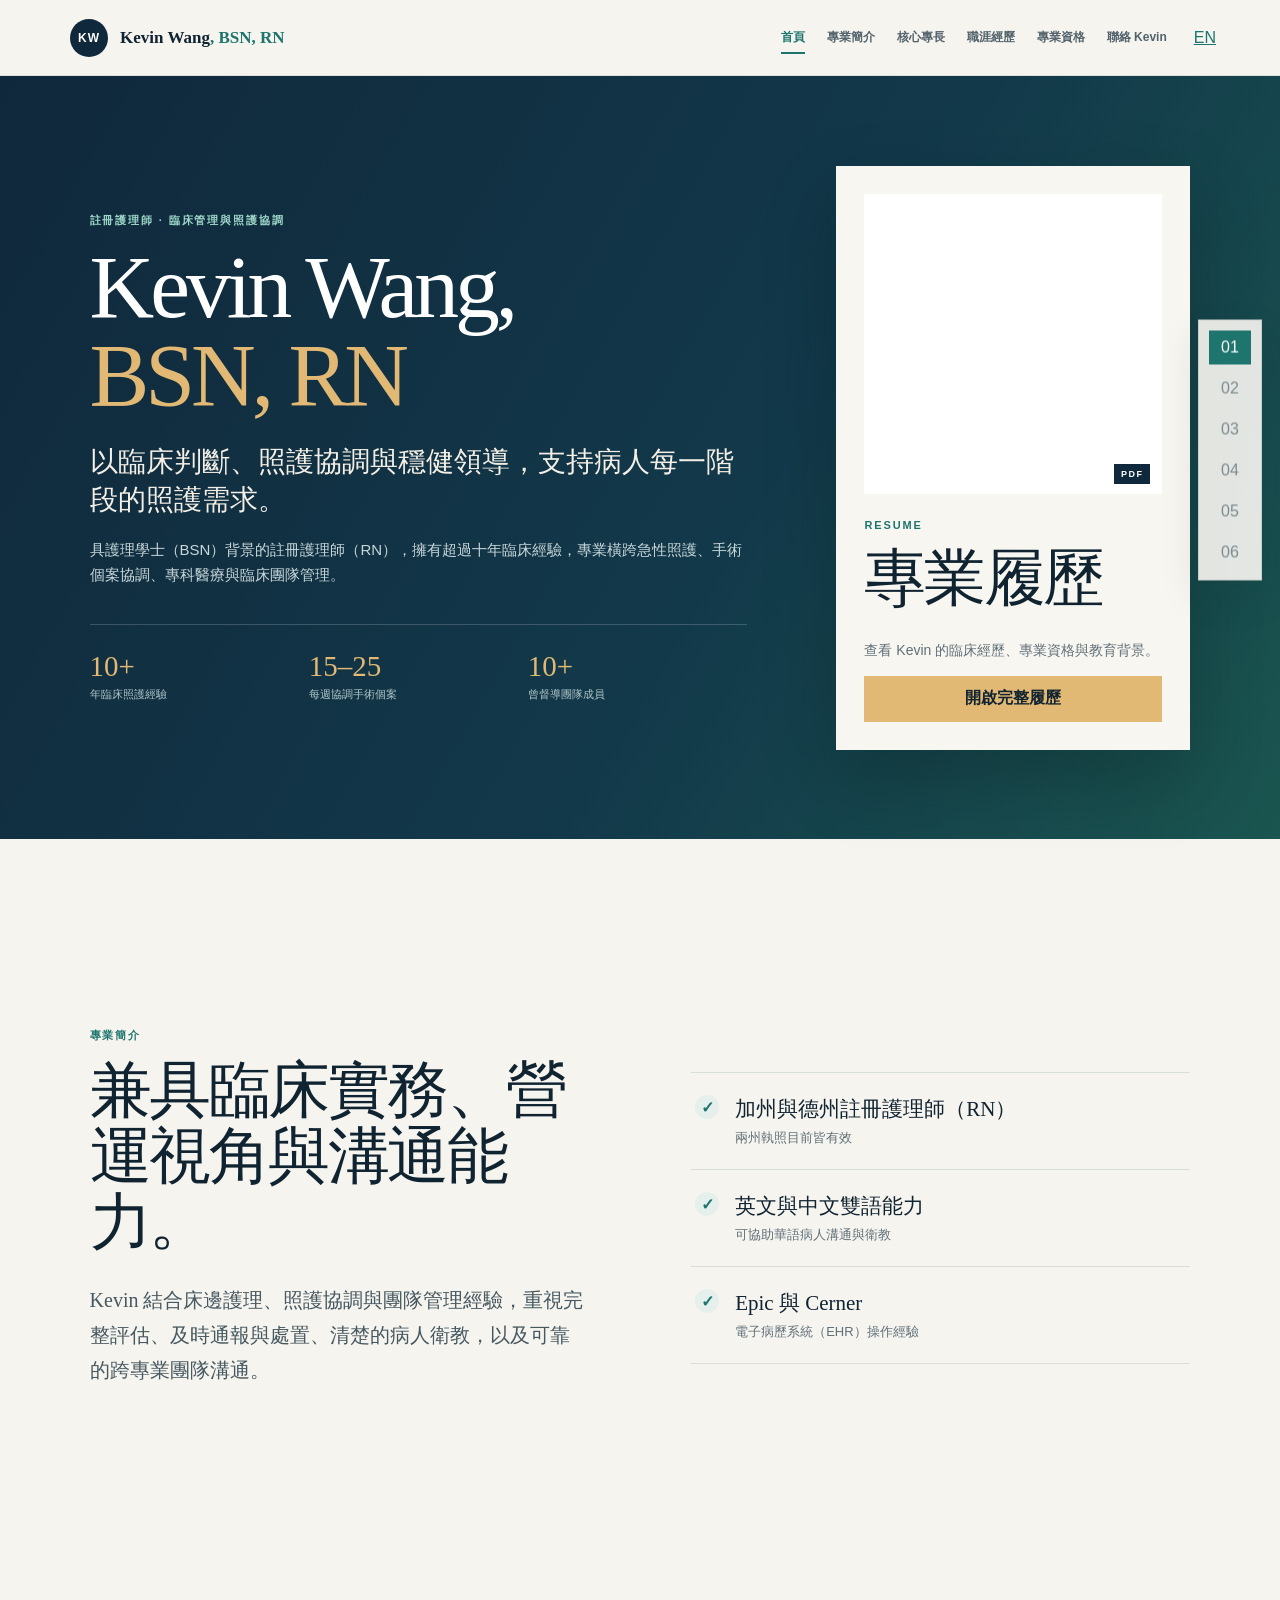
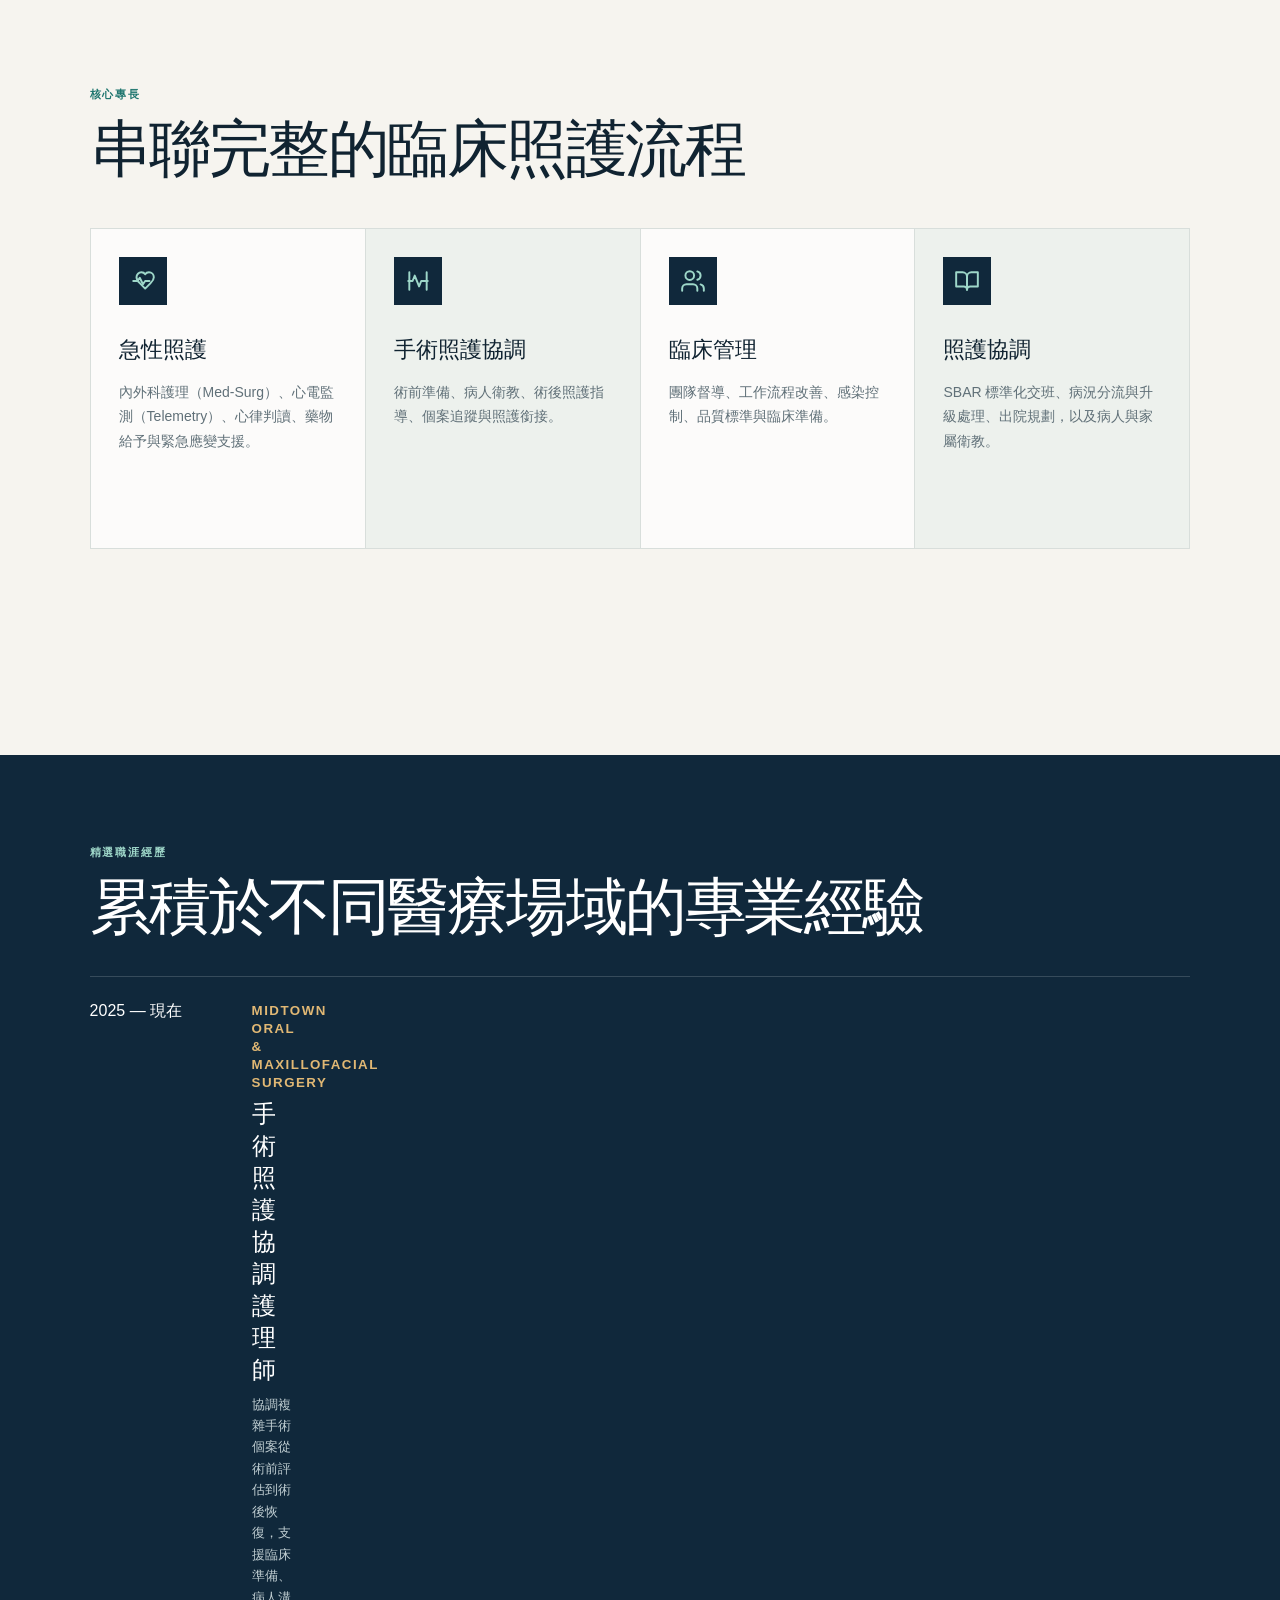
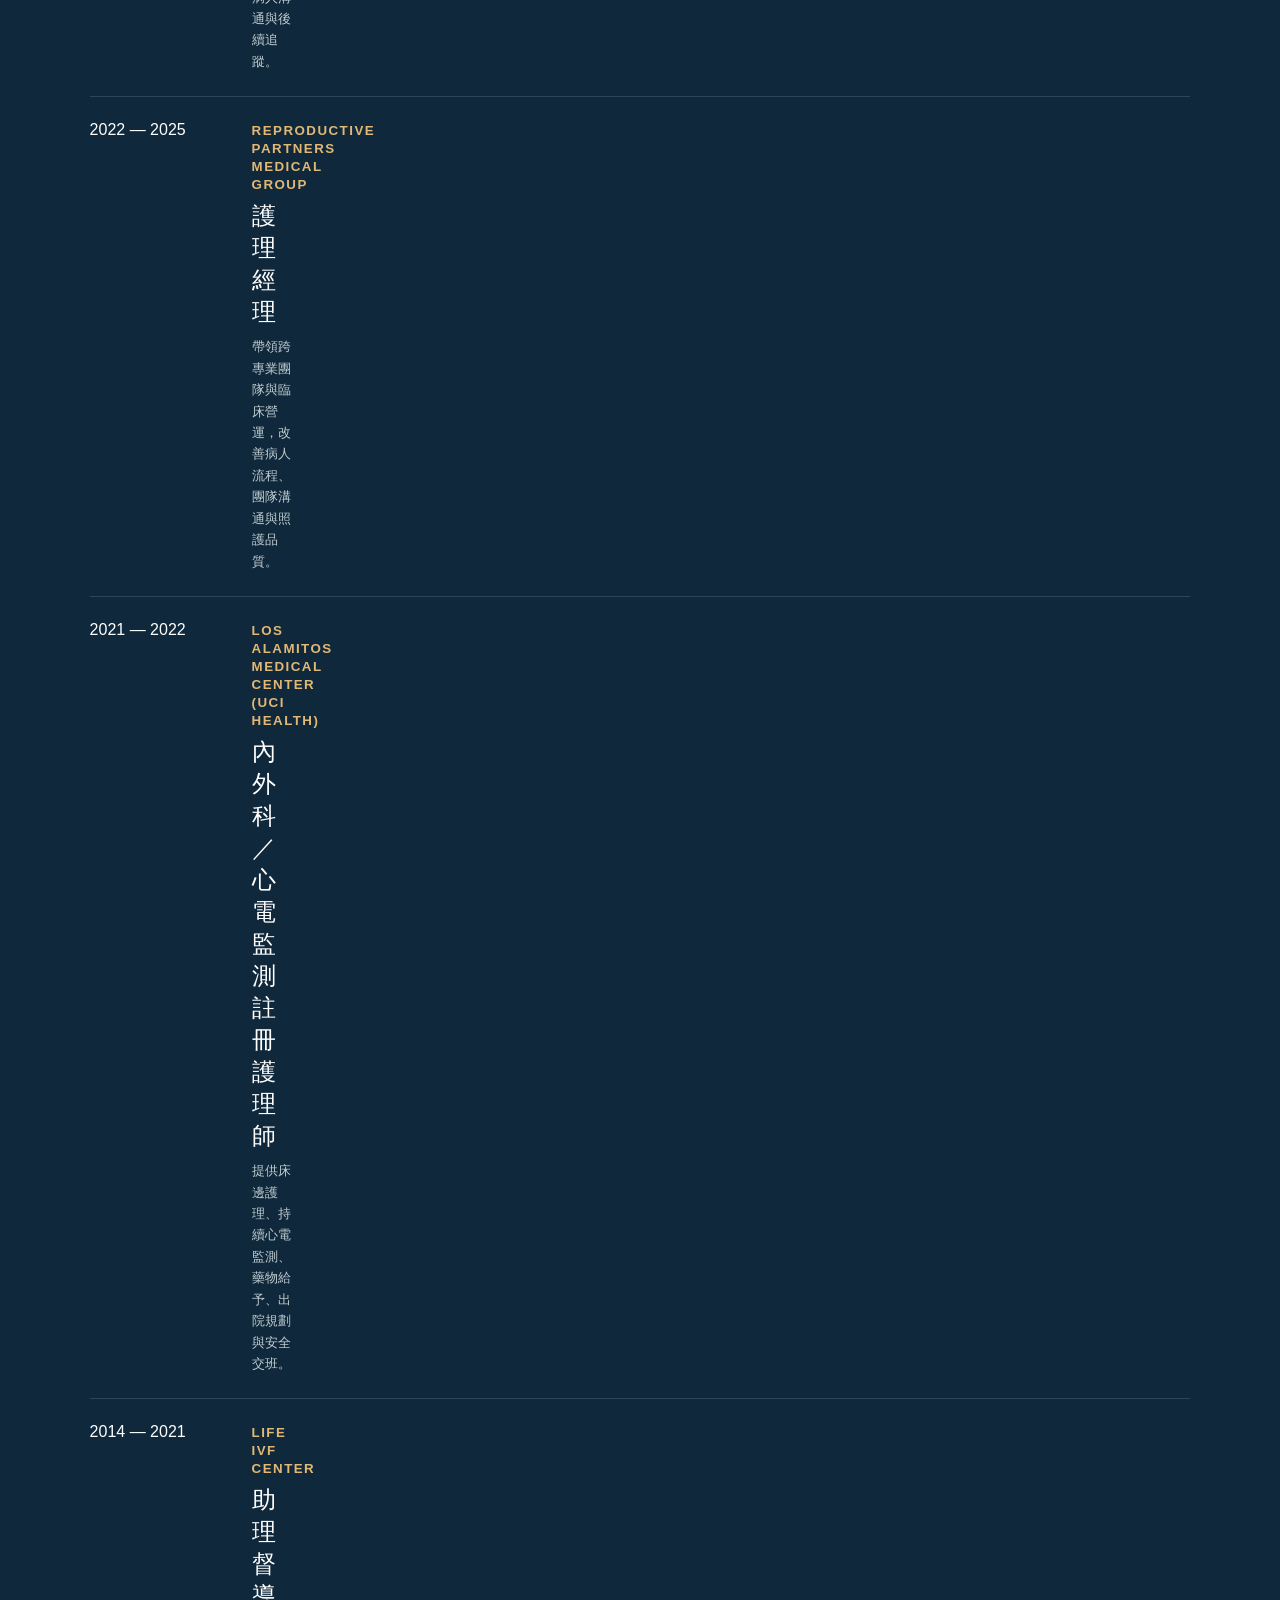
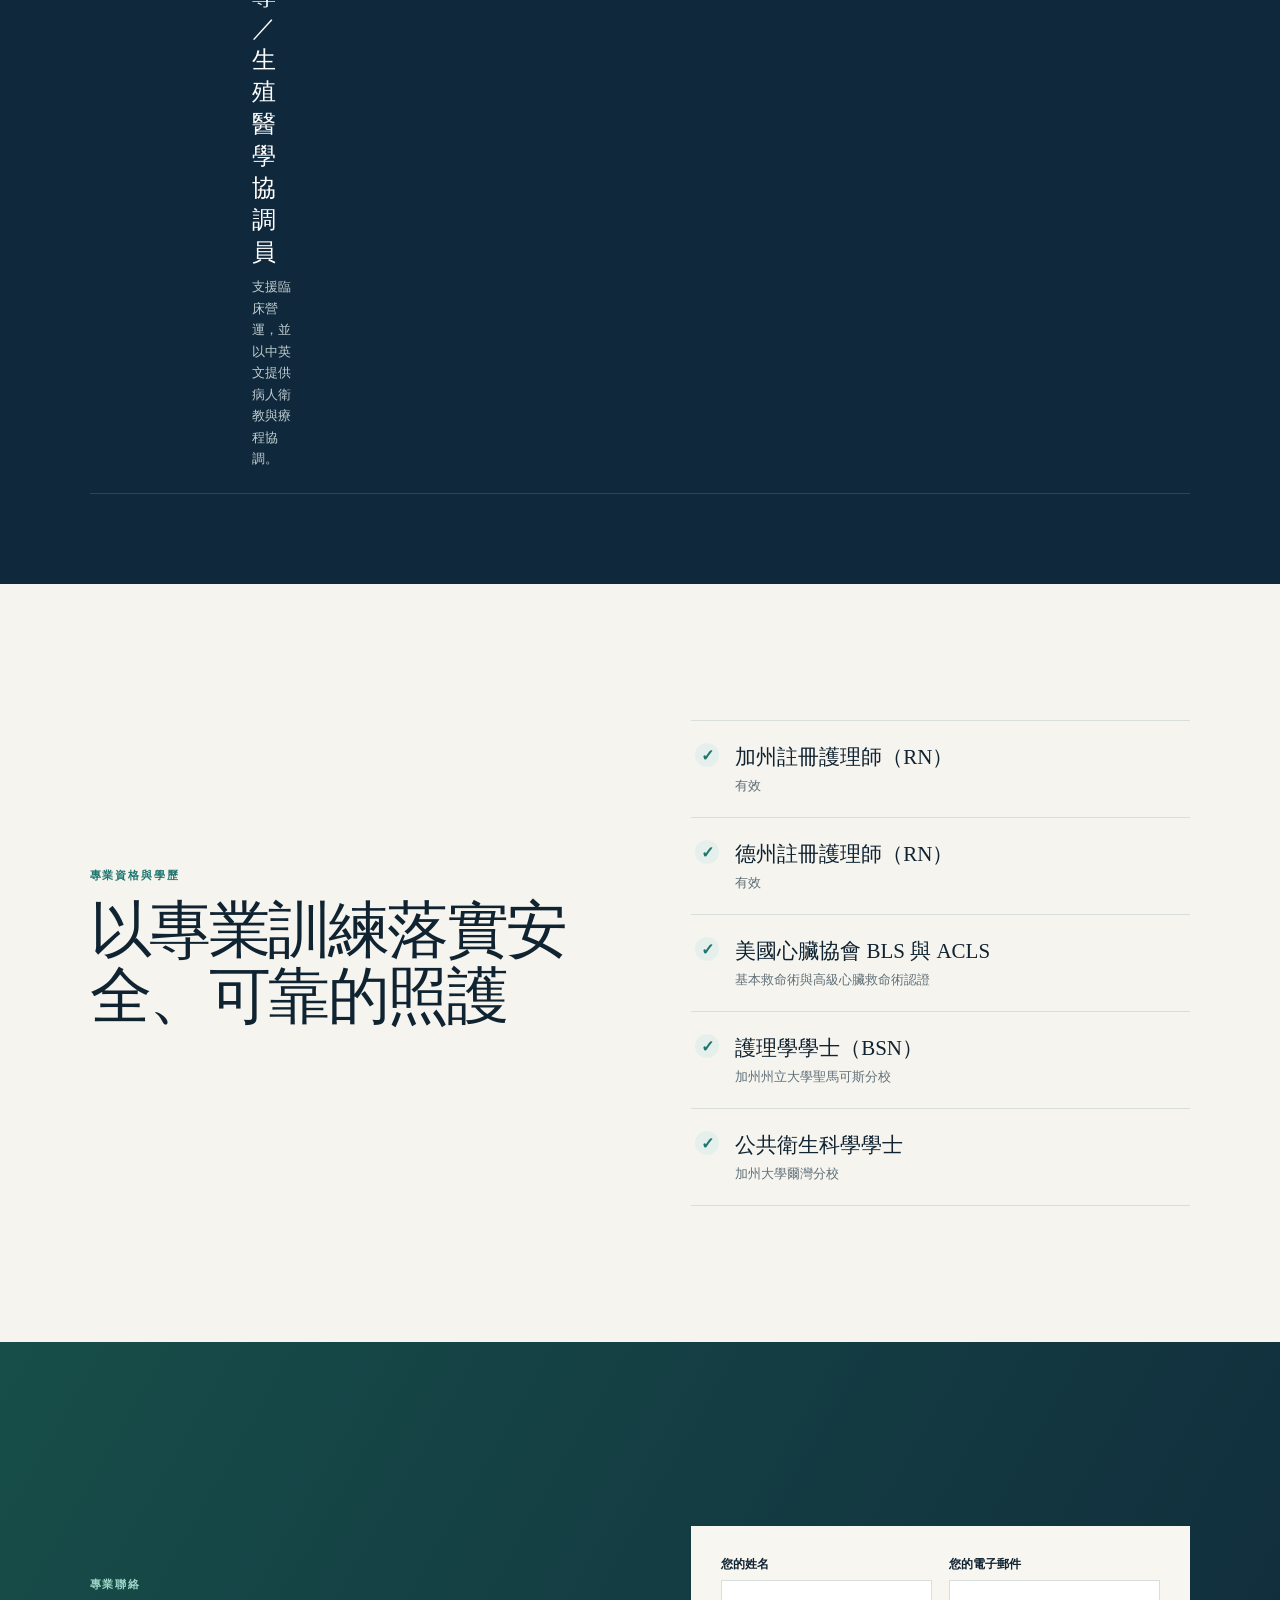
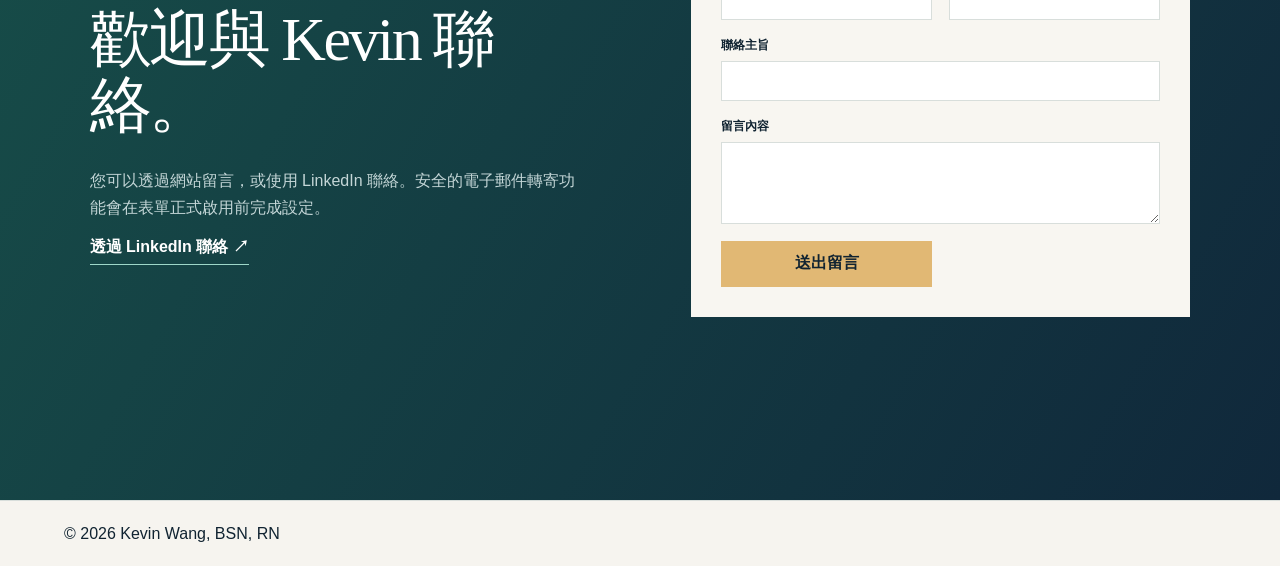
==== commit b6323705: "Restore expertise icons and employer names" ====
--- a/zh-tw.html
+++ b/zh-tw.html
@@ -1,9 +1,9 @@
-<!doctype html><html lang="zh-Hant"><head><meta charset="utf-8"><meta name="viewport" content="width=device-width,initial-scale=1"><title>Kevin Wang｜註冊護理師專業網站</title><link rel="stylesheet" href="styles/style.css"></head><body class="zh">
+<!doctype html><html lang="zh-Hant"><head><meta charset="utf-8"><meta name="viewport" content="width=device-width,initial-scale=1"><title>Kevin Wang｜註冊護理師專業網站</title><link rel="stylesheet" href="styles/style.css?v=20260901-3"></head><body class="zh">
 <header class="site-header"><button class="brand" data-target="home"><span>KW</span><b>Kevin Wang<em>, BSN, RN</em></b></button><nav><button data-target="home">首頁</button><button data-target="profile">專業簡介</button><button data-target="expertise">核心專長</button><button data-target="experience">職涯經歷</button><button data-target="credentials">專業資格</button><button data-target="contact">聯絡 Kevin</button><a class="lang" href="index.html">EN</a></nav><button class="menu">☰</button></header><main>
 <section class="panel home-panel" id="home"><div><p class="kicker light">註冊護理師 · 臨床管理與照護協調</p><h1>Kevin Wang,<br><em>BSN, RN</em></h1><p class="hero-subtitle">以臨床判斷、照護協調與穩健領導，支持病人每一階段的照護需求。</p><p class="hero-summary">具護理學士（BSN）背景的註冊護理師（RN），擁有超過十年臨床經驗，專業橫跨急性照護、手術個案協調、專科醫療與臨床團隊管理。</p><div class="mini-stats"><div><strong>10+</strong><span>年臨床照護經驗</span></div><div><strong>15–25</strong><span>每週協調手術個案</span></div><div><strong>10+</strong><span>曾督導團隊成員</span></div></div></div><aside class="resume-card"><div class="resume-preview"><iframe title="Kevin Wang 專業履歷" src="assets/Kevin_RN_Resume.pdf#toolbar=0&navpanes=0&view=FitH"></iframe><span>PDF</span></div><p class="kicker">Resume</p><h2>專業履歷</h2><p>查看 Kevin 的臨床經歷、專業資格與教育背景。</p><a href="assets/Kevin_RN_Resume.pdf" target="_blank" rel="noopener noreferrer">開啟完整履歷</a></aside></section>
 <section class="panel split-panel" id="profile"><div><p class="kicker">專業簡介</p><h2>兼具臨床實務、營運視角與溝通能力。</h2><p class="large-copy">Kevin 結合床邊護理、照護協調與團隊管理經驗，重視完整評估、及時通報與處置、清楚的病人衛教，以及可靠的跨專業團隊溝通。</p></div><div class="point-list"><article><i>✓</i><div><h3>加州與德州註冊護理師（RN）</h3><p>兩州執照目前皆有效</p></div></article><article><i>✓</i><div><h3>英文與中文雙語能力</h3><p>可協助華語病人溝通與衛教</p></div></article><article><i>✓</i><div><h3>Epic 與 Cerner</h3><p>電子病歷系統（EHR）操作經驗</p></div></article></div></section>
-<section class="panel" id="expertise"><p class="kicker">核心專長</p><h2>串聯完整的臨床照護流程</h2><div class="expertise-grid"><article><b>01</b><h3>急性照護</h3><p>內外科護理（Med-Surg）、心電監測（Telemetry）、心律判讀、藥物給予與緊急應變支援。</p></article><article><b>02</b><h3>手術照護協調</h3><p>術前準備、病人衛教、術後照護指導、個案追蹤與照護銜接。</p></article><article><b>03</b><h3>臨床管理</h3><p>團隊督導、工作流程改善、感染控制、品質標準與臨床準備。</p></article><article><b>04</b><h3>照護協調</h3><p>SBAR 標準化交班、病況分流與升級處理、出院規劃，以及病人與家屬衛教。</p></article></div></section>
-<section class="panel dark-panel" id="experience"><p class="kicker light">精選職涯經歷</p><h2>累積於不同醫療場域的專業經驗</h2><div class="timeline"><article><div>2025 — 現在</div><div><small>專科手術醫療機構</small><h3>手術照護協調護理師</h3><p>協調複雜手術個案從術前評估到術後恢復，支援臨床準備、病人溝通與後續追蹤。</p></div></article><article><div>2022 — 2025</div><div><small>高量能專科醫療中心</small><h3>護理經理</h3><p>帶領跨專業團隊與臨床營運，改善病人流程、團隊溝通與照護品質。</p></div></article><article><div>2021 — 2022</div><div><small>急性照護醫院</small><h3>內外科／心電監測註冊護理師</h3><p>提供床邊護理、持續心電監測、藥物給予、出院規劃與安全交班。</p></div></article><article><div>2014 — 2021</div><div><small>專科醫療機構</small><h3>助理督導／生殖醫學協調員</h3><p>支援臨床營運，並以中英文提供病人衛教與療程協調。</p></div></article></div></section>
+<section class="panel" id="expertise"><p class="kicker">核心專長</p><h2>串聯完整的臨床照護流程</h2><div class="expertise-grid"><article><span><svg viewBox="0 0 24 24" aria-hidden="true"><path d="M19 14c1.5-1.5 3-3.2 3-5.5A4.5 4.5 0 0 0 17.5 4c-1.6 0-2.8.7-3.5 1.8C13.3 4.7 12.1 4 10.5 4A4.5 4.5 0 0 0 6 8.5c0 2.3 1.5 4 3 5.5l5 5Z"/><path d="M3 12h4l2-3 3 6 2-3h4"/></svg></span><h3>急性照護</h3><p>內外科護理（Med-Surg）、心電監測（Telemetry）、心律判讀、藥物給予與緊急應變支援。</p></article><article><span><svg viewBox="0 0 24 24" aria-hidden="true"><path d="M3 12h4l2-5 4 10 2-5h6"/><path d="M4 4v16M20 4v16"/></svg></span><h3>手術照護協調</h3><p>術前準備、病人衛教、術後照護指導、個案追蹤與照護銜接。</p></article><article><span><svg viewBox="0 0 24 24" aria-hidden="true"><path d="M16 21v-2a4 4 0 0 0-4-4H6a4 4 0 0 0-4 4v2"/><circle cx="9" cy="7" r="4"/><path d="M22 21v-2a4 4 0 0 0-3-3.87M16 3.13a4 4 0 0 1 0 7.75"/></svg></span><h3>臨床管理</h3><p>團隊督導、工作流程改善、感染控制、品質標準與臨床準備。</p></article><article><span><svg viewBox="0 0 24 24" aria-hidden="true"><path d="M2 4h6a4 4 0 0 1 4 4v12a3 3 0 0 0-3-3H2Z"/><path d="M22 4h-6a4 4 0 0 0-4 4v12a3 3 0 0 1 3-3h7Z"/></svg></span><h3>照護協調</h3><p>SBAR 標準化交班、病況分流與升級處理、出院規劃，以及病人與家屬衛教。</p></article></div></section>
+<section class="panel dark-panel" id="experience"><p class="kicker light">精選職涯經歷</p><h2>累積於不同醫療場域的專業經驗</h2><div class="timeline"><article><div>2025 — 現在</div><div><small>Midtown Oral &amp; Maxillofacial Surgery</small><h3>手術照護協調護理師</h3><p>協調複雜手術個案從術前評估到術後恢復，支援臨床準備、病人溝通與後續追蹤。</p></div></article><article><div>2022 — 2025</div><div><small>Reproductive Partners Medical Group</small><h3>護理經理</h3><p>帶領跨專業團隊與臨床營運，改善病人流程、團隊溝通與照護品質。</p></div></article><article><div>2021 — 2022</div><div><small>Los Alamitos Medical Center (UCI Health)</small><h3>內外科／心電監測註冊護理師</h3><p>提供床邊護理、持續心電監測、藥物給予、出院規劃與安全交班。</p></div></article><article><div>2014 — 2021</div><div><small>Life IVF Center</small><h3>助理督導／生殖醫學協調員</h3><p>支援臨床營運，並以中英文提供病人衛教與療程協調。</p></div></article></div></section>
 <section class="panel split-panel" id="credentials"><div><p class="kicker">專業資格與學歷</p><h2>以專業訓練落實安全、可靠的照護</h2></div><div class="point-list"><article><i>✓</i><div><h3>加州註冊護理師（RN）</h3><p>有效</p></div></article><article><i>✓</i><div><h3>德州註冊護理師（RN）</h3><p>有效</p></div></article><article><i>✓</i><div><h3>美國心臟協會 BLS 與 ACLS</h3><p>基本救命術與高級心臟救命術認證</p></div></article><article><i>✓</i><div><h3>護理學學士（BSN）</h3><p>加州州立大學聖馬可斯分校</p></div></article><article><i>✓</i><div><h3>公共衛生科學學士</h3><p>加州大學爾灣分校</p></div></article></div></section>
 <section class="panel contact-panel" id="contact"><div><p class="kicker light">專業聯絡</p><h2>歡迎與 Kevin 聯絡。</h2><p>您可以透過網站留言，或使用 LinkedIn 聯絡。安全的電子郵件轉寄功能會在表單正式啟用前完成設定。</p><a href="https://www.linkedin.com/in/kevin-wang-rn/" target="_blank" rel="noopener noreferrer">透過 LinkedIn 聯絡 ↗</a></div><form><label>您的姓名<input required></label><label>您的電子郵件<input type="email" required></label><label class="wide">聯絡主旨<input required></label><label class="wide">留言內容<textarea rows="4" required></textarea></label><button type="submit">送出留言</button><p class="form-notice" hidden>目前為預覽模式，留言尚未送出；正式上線前會啟用安全轉寄功能。</p></form></section></main>
-<aside class="floating-index"><button data-target="home">01<b>首頁</b></button><button data-target="profile">02<b>專業簡介</b></button><button data-target="expertise">03<b>核心專長</b></button><button data-target="experience">04<b>職涯經歷</b></button><button data-target="credentials">05<b>專業資格</b></button><button data-target="contact">06<b>聯絡 Kevin</b></button></aside><footer>© 2026 Kevin Wang, BSN, RN</footer><script src="script.js"></script></body></html>
+<aside class="floating-index"><button data-target="home">01<b>首頁</b></button><button data-target="profile">02<b>專業簡介</b></button><button data-target="expertise">03<b>核心專長</b></button><button data-target="experience">04<b>職涯經歷</b></button><button data-target="credentials">05<b>專業資格</b></button><button data-target="contact">06<b>聯絡 Kevin</b></button></aside><footer>© 2026 Kevin Wang, BSN, RN</footer><script src="script.js?v=20260901-3"></script></body></html>
--- a/styles/style.css
+++ b/styles/style.css
@@ -30,6 +30,15 @@
   background: var(--navy);
   color: var(--mint);
   font: 700 12px Georgia, serif;
+}
+.expertise-grid svg {
+  width: 26px;
+  height: 26px;
+  fill: none;
+  stroke: currentColor;
+  stroke-width: 1.8;
+  stroke-linecap: round;
+  stroke-linejoin: round;
 }
 .slide-right {
   animation: static-arrive-right 0.62s cubic-bezier(0.7, 0, 0.2, 1);
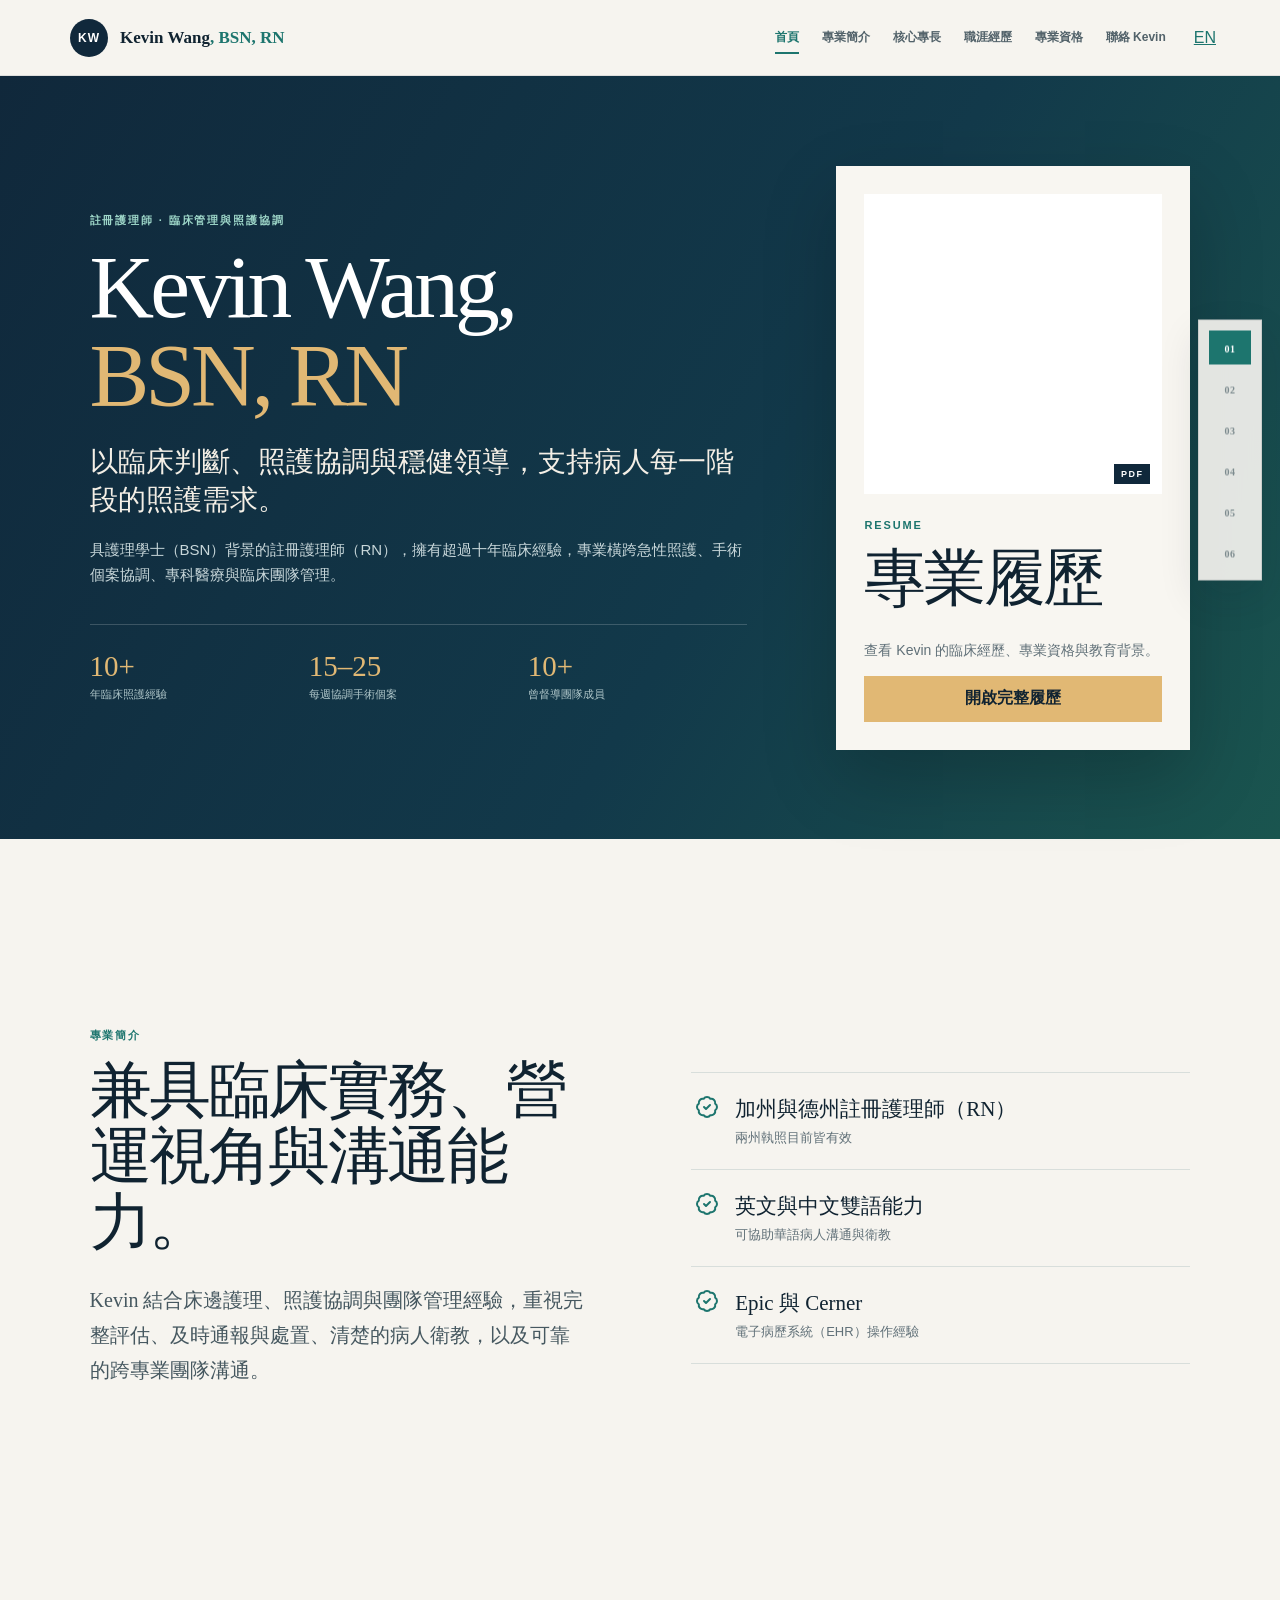
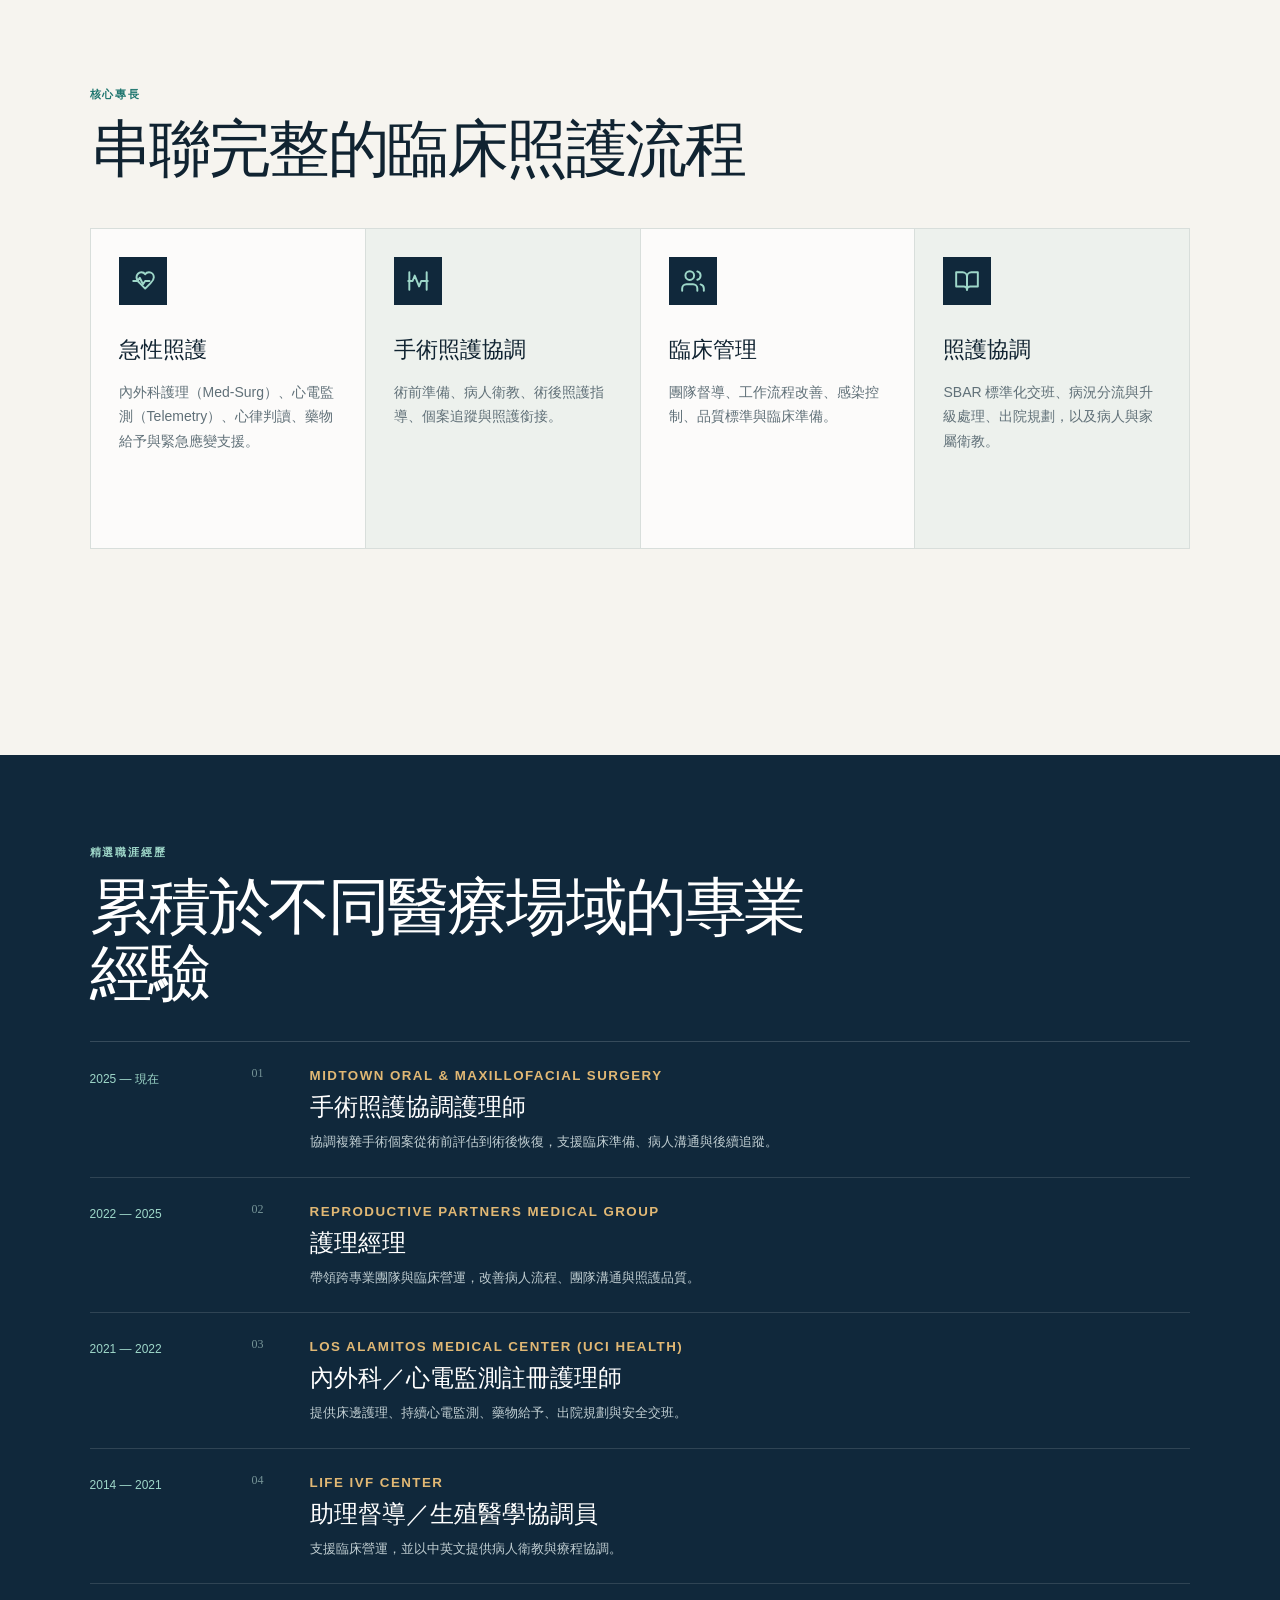
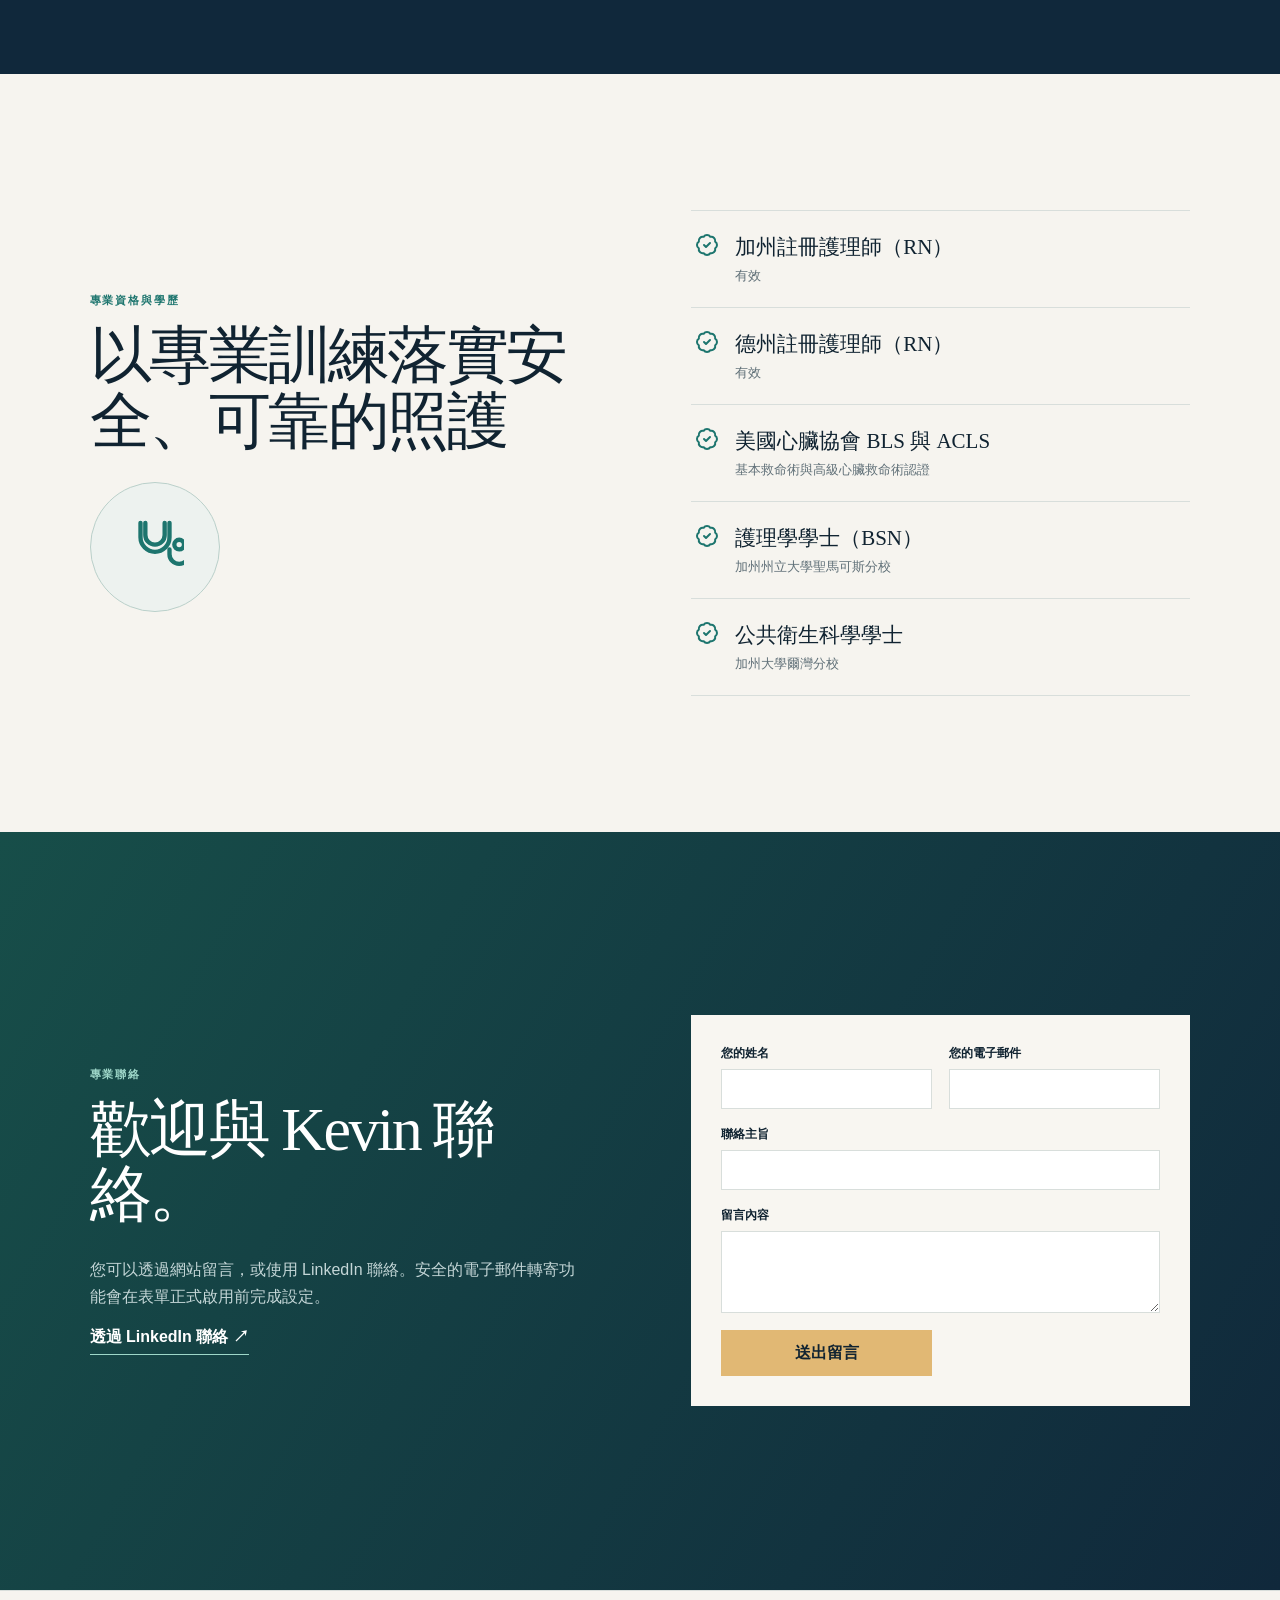
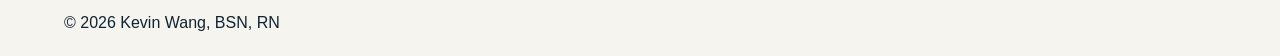
==== commit f1c9ba49: "Restore preview design fidelity" ====
--- a/zh-tw.html
+++ b/zh-tw.html
@@ -1,9 +1,9 @@
-<!doctype html><html lang="zh-Hant"><head><meta charset="utf-8"><meta name="viewport" content="width=device-width,initial-scale=1"><title>Kevin Wang｜註冊護理師專業網站</title><link rel="stylesheet" href="styles/style.css?v=20260901-3"></head><body class="zh">
+<!doctype html><html lang="zh-Hant"><head><meta charset="utf-8"><meta name="viewport" content="width=device-width,initial-scale=1"><title>Kevin Wang｜註冊護理師專業網站</title><link rel="stylesheet" href="styles/style.css?v=20260901-4"></head><body class="zh">
 <header class="site-header"><button class="brand" data-target="home"><span>KW</span><b>Kevin Wang<em>, BSN, RN</em></b></button><nav><button data-target="home">首頁</button><button data-target="profile">專業簡介</button><button data-target="expertise">核心專長</button><button data-target="experience">職涯經歷</button><button data-target="credentials">專業資格</button><button data-target="contact">聯絡 Kevin</button><a class="lang" href="index.html">EN</a></nav><button class="menu">☰</button></header><main>
 <section class="panel home-panel" id="home"><div><p class="kicker light">註冊護理師 · 臨床管理與照護協調</p><h1>Kevin Wang,<br><em>BSN, RN</em></h1><p class="hero-subtitle">以臨床判斷、照護協調與穩健領導，支持病人每一階段的照護需求。</p><p class="hero-summary">具護理學士（BSN）背景的註冊護理師（RN），擁有超過十年臨床經驗，專業橫跨急性照護、手術個案協調、專科醫療與臨床團隊管理。</p><div class="mini-stats"><div><strong>10+</strong><span>年臨床照護經驗</span></div><div><strong>15–25</strong><span>每週協調手術個案</span></div><div><strong>10+</strong><span>曾督導團隊成員</span></div></div></div><aside class="resume-card"><div class="resume-preview"><iframe title="Kevin Wang 專業履歷" src="assets/Kevin_RN_Resume.pdf#toolbar=0&navpanes=0&view=FitH"></iframe><span>PDF</span></div><p class="kicker">Resume</p><h2>專業履歷</h2><p>查看 Kevin 的臨床經歷、專業資格與教育背景。</p><a href="assets/Kevin_RN_Resume.pdf" target="_blank" rel="noopener noreferrer">開啟完整履歷</a></aside></section>
 <section class="panel split-panel" id="profile"><div><p class="kicker">專業簡介</p><h2>兼具臨床實務、營運視角與溝通能力。</h2><p class="large-copy">Kevin 結合床邊護理、照護協調與團隊管理經驗，重視完整評估、及時通報與處置、清楚的病人衛教，以及可靠的跨專業團隊溝通。</p></div><div class="point-list"><article><i>✓</i><div><h3>加州與德州註冊護理師（RN）</h3><p>兩州執照目前皆有效</p></div></article><article><i>✓</i><div><h3>英文與中文雙語能力</h3><p>可協助華語病人溝通與衛教</p></div></article><article><i>✓</i><div><h3>Epic 與 Cerner</h3><p>電子病歷系統（EHR）操作經驗</p></div></article></div></section>
 <section class="panel" id="expertise"><p class="kicker">核心專長</p><h2>串聯完整的臨床照護流程</h2><div class="expertise-grid"><article><span><svg viewBox="0 0 24 24" aria-hidden="true"><path d="M19 14c1.5-1.5 3-3.2 3-5.5A4.5 4.5 0 0 0 17.5 4c-1.6 0-2.8.7-3.5 1.8C13.3 4.7 12.1 4 10.5 4A4.5 4.5 0 0 0 6 8.5c0 2.3 1.5 4 3 5.5l5 5Z"/><path d="M3 12h4l2-3 3 6 2-3h4"/></svg></span><h3>急性照護</h3><p>內外科護理（Med-Surg）、心電監測（Telemetry）、心律判讀、藥物給予與緊急應變支援。</p></article><article><span><svg viewBox="0 0 24 24" aria-hidden="true"><path d="M3 12h4l2-5 4 10 2-5h6"/><path d="M4 4v16M20 4v16"/></svg></span><h3>手術照護協調</h3><p>術前準備、病人衛教、術後照護指導、個案追蹤與照護銜接。</p></article><article><span><svg viewBox="0 0 24 24" aria-hidden="true"><path d="M16 21v-2a4 4 0 0 0-4-4H6a4 4 0 0 0-4 4v2"/><circle cx="9" cy="7" r="4"/><path d="M22 21v-2a4 4 0 0 0-3-3.87M16 3.13a4 4 0 0 1 0 7.75"/></svg></span><h3>臨床管理</h3><p>團隊督導、工作流程改善、感染控制、品質標準與臨床準備。</p></article><article><span><svg viewBox="0 0 24 24" aria-hidden="true"><path d="M2 4h6a4 4 0 0 1 4 4v12a3 3 0 0 0-3-3H2Z"/><path d="M22 4h-6a4 4 0 0 0-4 4v12a3 3 0 0 1 3-3h7Z"/></svg></span><h3>照護協調</h3><p>SBAR 標準化交班、病況分流與升級處理、出院規劃，以及病人與家屬衛教。</p></article></div></section>
-<section class="panel dark-panel" id="experience"><p class="kicker light">精選職涯經歷</p><h2>累積於不同醫療場域的專業經驗</h2><div class="timeline"><article><div>2025 — 現在</div><div><small>Midtown Oral &amp; Maxillofacial Surgery</small><h3>手術照護協調護理師</h3><p>協調複雜手術個案從術前評估到術後恢復，支援臨床準備、病人溝通與後續追蹤。</p></div></article><article><div>2022 — 2025</div><div><small>Reproductive Partners Medical Group</small><h3>護理經理</h3><p>帶領跨專業團隊與臨床營運，改善病人流程、團隊溝通與照護品質。</p></div></article><article><div>2021 — 2022</div><div><small>Los Alamitos Medical Center (UCI Health)</small><h3>內外科／心電監測註冊護理師</h3><p>提供床邊護理、持續心電監測、藥物給予、出院規劃與安全交班。</p></div></article><article><div>2014 — 2021</div><div><small>Life IVF Center</small><h3>助理督導／生殖醫學協調員</h3><p>支援臨床營運，並以中英文提供病人衛教與療程協調。</p></div></article></div></section>
-<section class="panel split-panel" id="credentials"><div><p class="kicker">專業資格與學歷</p><h2>以專業訓練落實安全、可靠的照護</h2></div><div class="point-list"><article><i>✓</i><div><h3>加州註冊護理師（RN）</h3><p>有效</p></div></article><article><i>✓</i><div><h3>德州註冊護理師（RN）</h3><p>有效</p></div></article><article><i>✓</i><div><h3>美國心臟協會 BLS 與 ACLS</h3><p>基本救命術與高級心臟救命術認證</p></div></article><article><i>✓</i><div><h3>護理學學士（BSN）</h3><p>加州州立大學聖馬可斯分校</p></div></article><article><i>✓</i><div><h3>公共衛生科學學士</h3><p>加州大學爾灣分校</p></div></article></div></section>
+<section class="panel content-panel dark-panel" id="experience"><p class="kicker light">精選職涯經歷</p><h2>累積於不同醫療場域的專業經驗</h2><div class="timeline"><article><div class="year">2025 — 現在</div><div class="number">01</div><div><small>Midtown Oral &amp; Maxillofacial Surgery</small><h3>手術照護協調護理師</h3><p>協調複雜手術個案從術前評估到術後恢復，支援臨床準備、病人溝通與後續追蹤。</p></div></article><article><div class="year">2022 — 2025</div><div class="number">02</div><div><small>Reproductive Partners Medical Group</small><h3>護理經理</h3><p>帶領跨專業團隊與臨床營運，改善病人流程、團隊溝通與照護品質。</p></div></article><article><div class="year">2021 — 2022</div><div class="number">03</div><div><small>Los Alamitos Medical Center (UCI Health)</small><h3>內外科／心電監測註冊護理師</h3><p>提供床邊護理、持續心電監測、藥物給予、出院規劃與安全交班。</p></div></article><article><div class="year">2014 — 2021</div><div class="number">04</div><div><small>Life IVF Center</small><h3>助理督導／生殖醫學協調員</h3><p>支援臨床營運，並以中英文提供病人衛教與療程協調。</p></div></article></div></section>
+<section class="panel split-panel" id="credentials"><div><p class="kicker">專業資格與學歷</p><h2>以專業訓練落實安全、可靠的照護</h2><div class="credential-emblem"><svg viewBox="0 0 24 24" aria-hidden="true"><path d="M6 2v6a6 6 0 0 0 12 0V2M8 2v5a4 4 0 0 0 8 0V2M18 13v2a4 4 0 0 0 8 0v-2"/><circle cx="22" cy="11" r="2"/></svg></div></div><div class="point-list"><article><i>✓</i><div><h3>加州註冊護理師（RN）</h3><p>有效</p></div></article><article><i>✓</i><div><h3>德州註冊護理師（RN）</h3><p>有效</p></div></article><article><i>✓</i><div><h3>美國心臟協會 BLS 與 ACLS</h3><p>基本救命術與高級心臟救命術認證</p></div></article><article><i>✓</i><div><h3>護理學學士（BSN）</h3><p>加州州立大學聖馬可斯分校</p></div></article><article><i>✓</i><div><h3>公共衛生科學學士</h3><p>加州大學爾灣分校</p></div></article></div></section>
 <section class="panel contact-panel" id="contact"><div><p class="kicker light">專業聯絡</p><h2>歡迎與 Kevin 聯絡。</h2><p>您可以透過網站留言，或使用 LinkedIn 聯絡。安全的電子郵件轉寄功能會在表單正式啟用前完成設定。</p><a href="https://www.linkedin.com/in/kevin-wang-rn/" target="_blank" rel="noopener noreferrer">透過 LinkedIn 聯絡 ↗</a></div><form><label>您的姓名<input required></label><label>您的電子郵件<input type="email" required></label><label class="wide">聯絡主旨<input required></label><label class="wide">留言內容<textarea rows="4" required></textarea></label><button type="submit">送出留言</button><p class="form-notice" hidden>目前為預覽模式，留言尚未送出；正式上線前會啟用安全轉寄功能。</p></form></section></main>
-<aside class="floating-index"><button data-target="home">01<b>首頁</b></button><button data-target="profile">02<b>專業簡介</b></button><button data-target="expertise">03<b>核心專長</b></button><button data-target="experience">04<b>職涯經歷</b></button><button data-target="credentials">05<b>專業資格</b></button><button data-target="contact">06<b>聯絡 Kevin</b></button></aside><footer>© 2026 Kevin Wang, BSN, RN</footer><script src="script.js?v=20260901-3"></script></body></html>
+<aside class="floating-index"><button data-target="home"><span>01</span><b>首頁</b></button><button data-target="profile"><span>02</span><b>專業簡介</b></button><button data-target="expertise"><span>03</span><b>核心專長</b></button><button data-target="experience"><span>04</span><b>職涯經歷</b></button><button data-target="credentials"><span>05</span><b>專業資格</b></button><button data-target="contact"><span>06</span><b>聯絡 Kevin</b></button></aside><footer>© 2026 Kevin Wang, BSN, RN</footer><script src="script.js?v=20260901-4"></script></body></html>
--- a/styles/style.css
+++ b/styles/style.css
@@ -12,13 +12,11 @@
 .point-list i {
   width: 24px;
   height: 24px;
-  border-radius: 50%;
-  display: grid;
-  place-items: center;
-  background: #e5f0ec;
-  color: var(--teal);
+  display: block;
+  background: center / 24px 24px no-repeat url("data:image/svg+xml,%3Csvg xmlns='http://www.w3.org/2000/svg' viewBox='0 0 24 24' fill='none' stroke='%231d756e' stroke-width='2' stroke-linecap='round' stroke-linejoin='round'%3E%3Cpath d='M3.85 8.62a4 4 0 0 1 4.78-4.77 4 4 0 0 1 6.74 0 4 4 0 0 1 4.78 4.78 4 4 0 0 1 0 6.74 4 4 0 0 1-4.77 4.78 4 4 0 0 1-6.75 0 4 4 0 0 1-4.78-4.77 4 4 0 0 1 0-6.76Z'/%3E%3Cpath d='m9 12 2 2 4-4'/%3E%3C/svg%3E");
   font-style: normal;
-  font-weight: 800;
+  text-indent: -9999px;
+  overflow: hidden;
   flex: none;
 }
 .expertise-grid article > b {
@@ -40,6 +38,15 @@
   stroke-linecap: round;
   stroke-linejoin: round;
 }
+.credential-emblem svg {
+  width: 58px;
+  height: 58px;
+  fill: none;
+  stroke: currentColor;
+  stroke-width: 1.8;
+  stroke-linecap: round;
+  stroke-linejoin: round;
+}
 .slide-right {
   animation: static-arrive-right 0.62s cubic-bezier(0.7, 0, 0.2, 1);
 }
@@ -118,7 +125,7 @@
 .site-header nav {
   display: flex;
   align-items: center;
-  gap: 22px;
+  gap: clamp(18px, 1.8vw, 30px);
 }
 .site-header nav button {
   border: 0;
@@ -404,7 +411,7 @@
 }
 .timeline article {
   display: grid;
-  grid-template-columns: 150px 46px 1fr;
+  grid-template-columns: 150px 46px minmax(0, 1fr);
   gap: 12px;
   padding: 24px 0;
   border-bottom: 1px solid rgba(255, 255, 255, 0.13);
@@ -604,6 +611,7 @@
 }
 .floating-index button span {
   font: 700 10px Georgia, serif;
+  letter-spacing: 0.04em;
 }
 .floating-index button b {
   position: absolute;
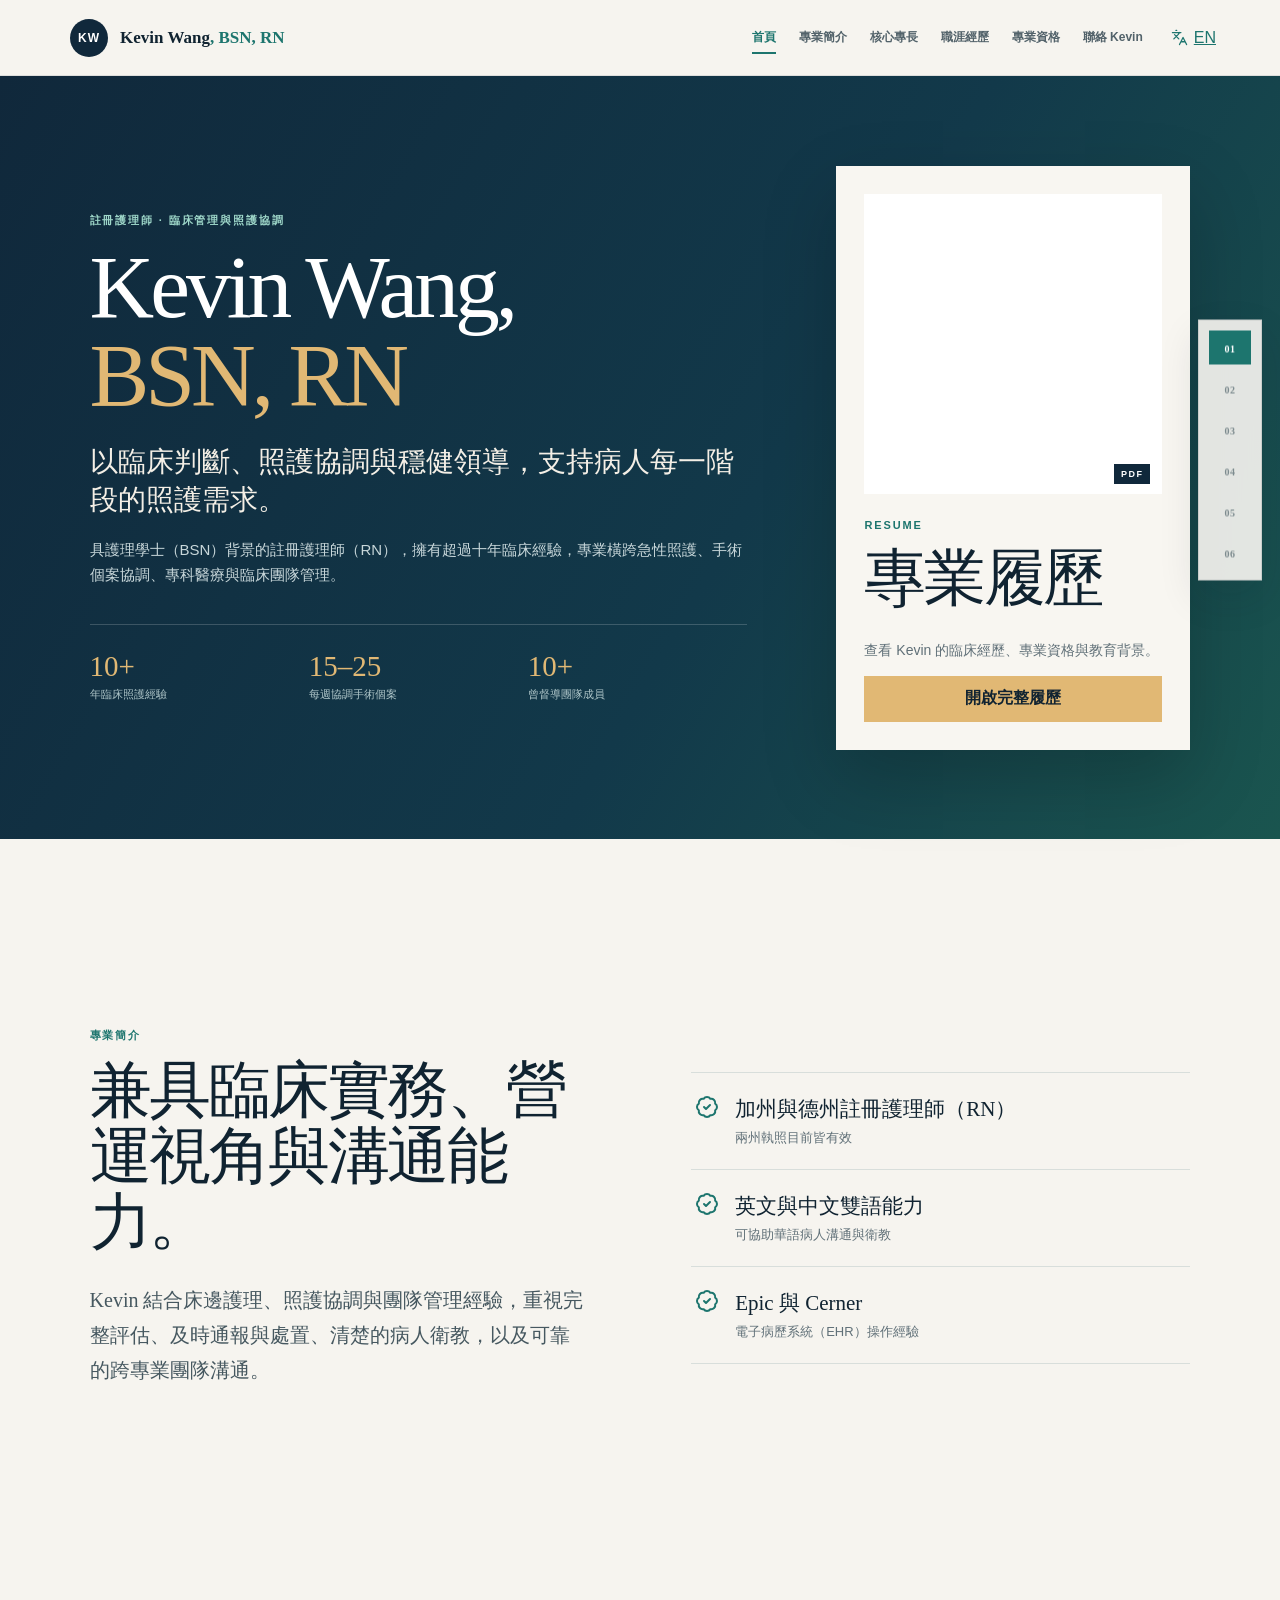
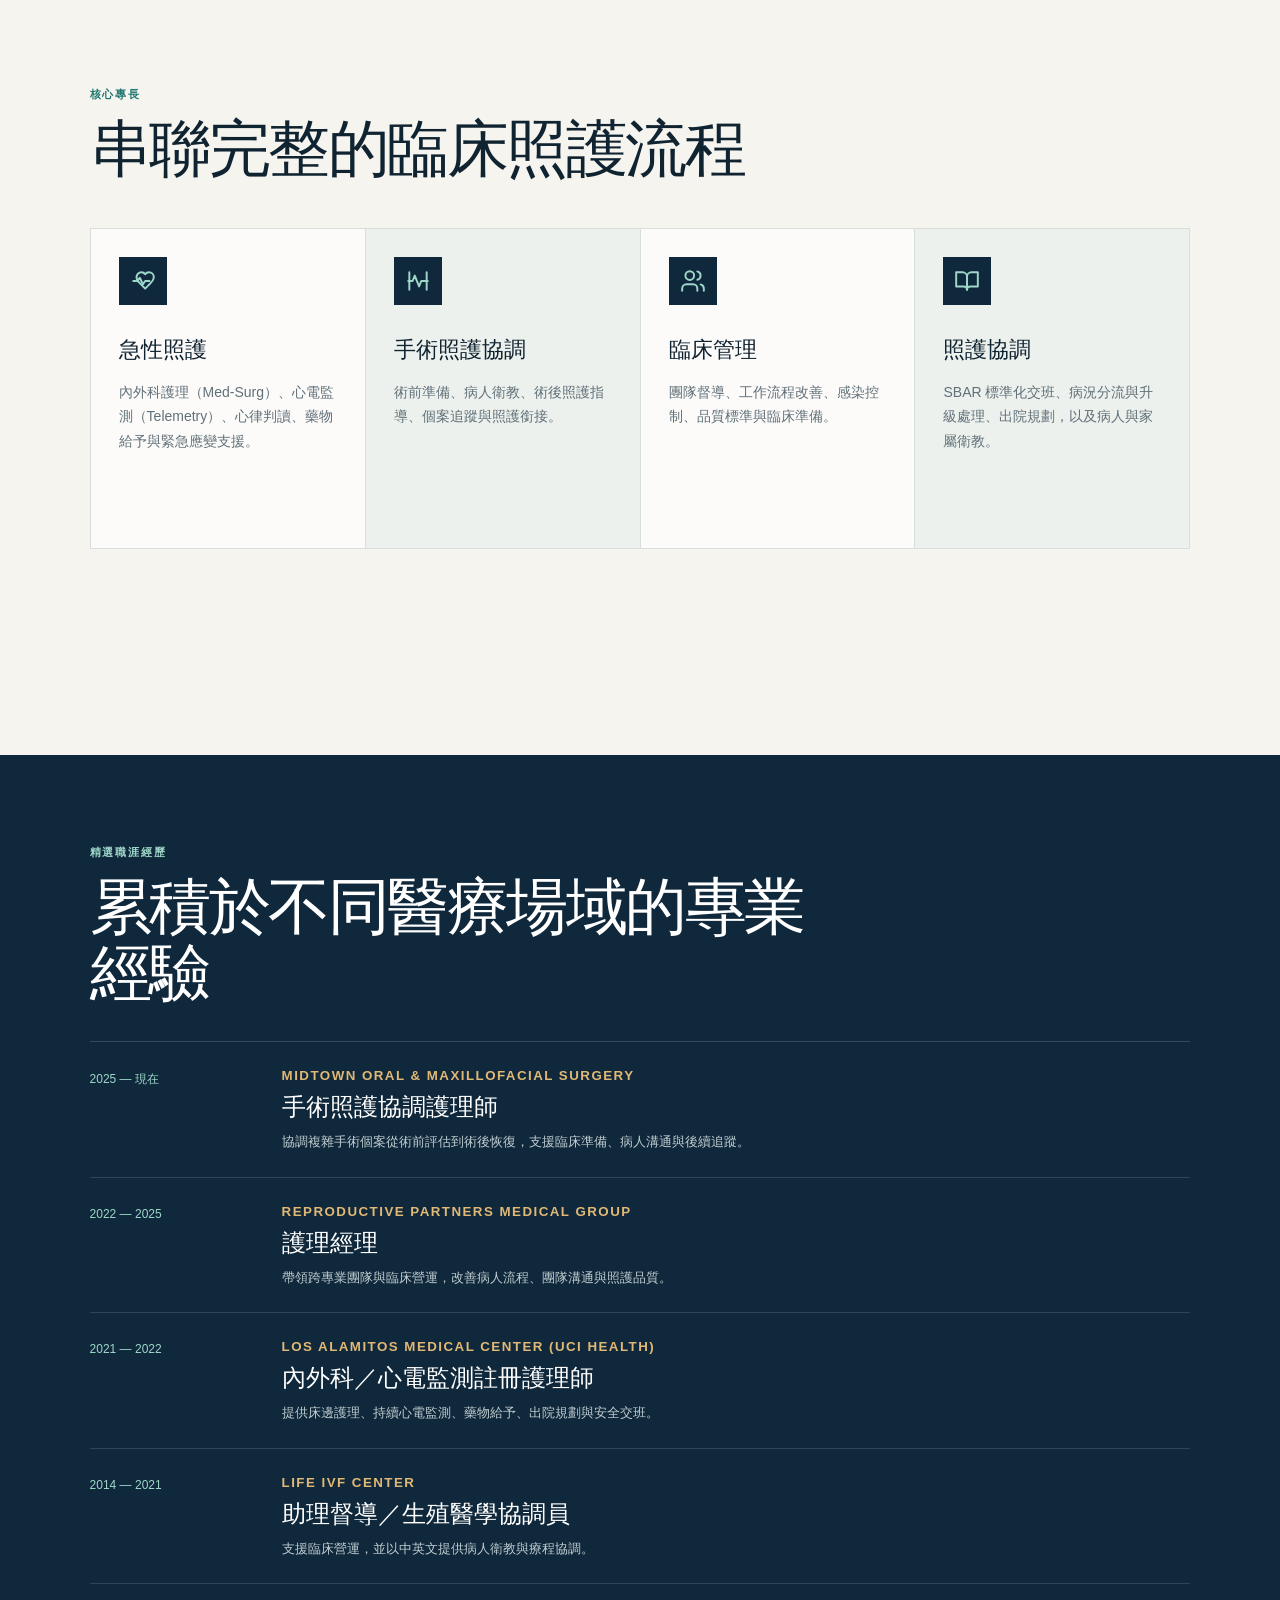
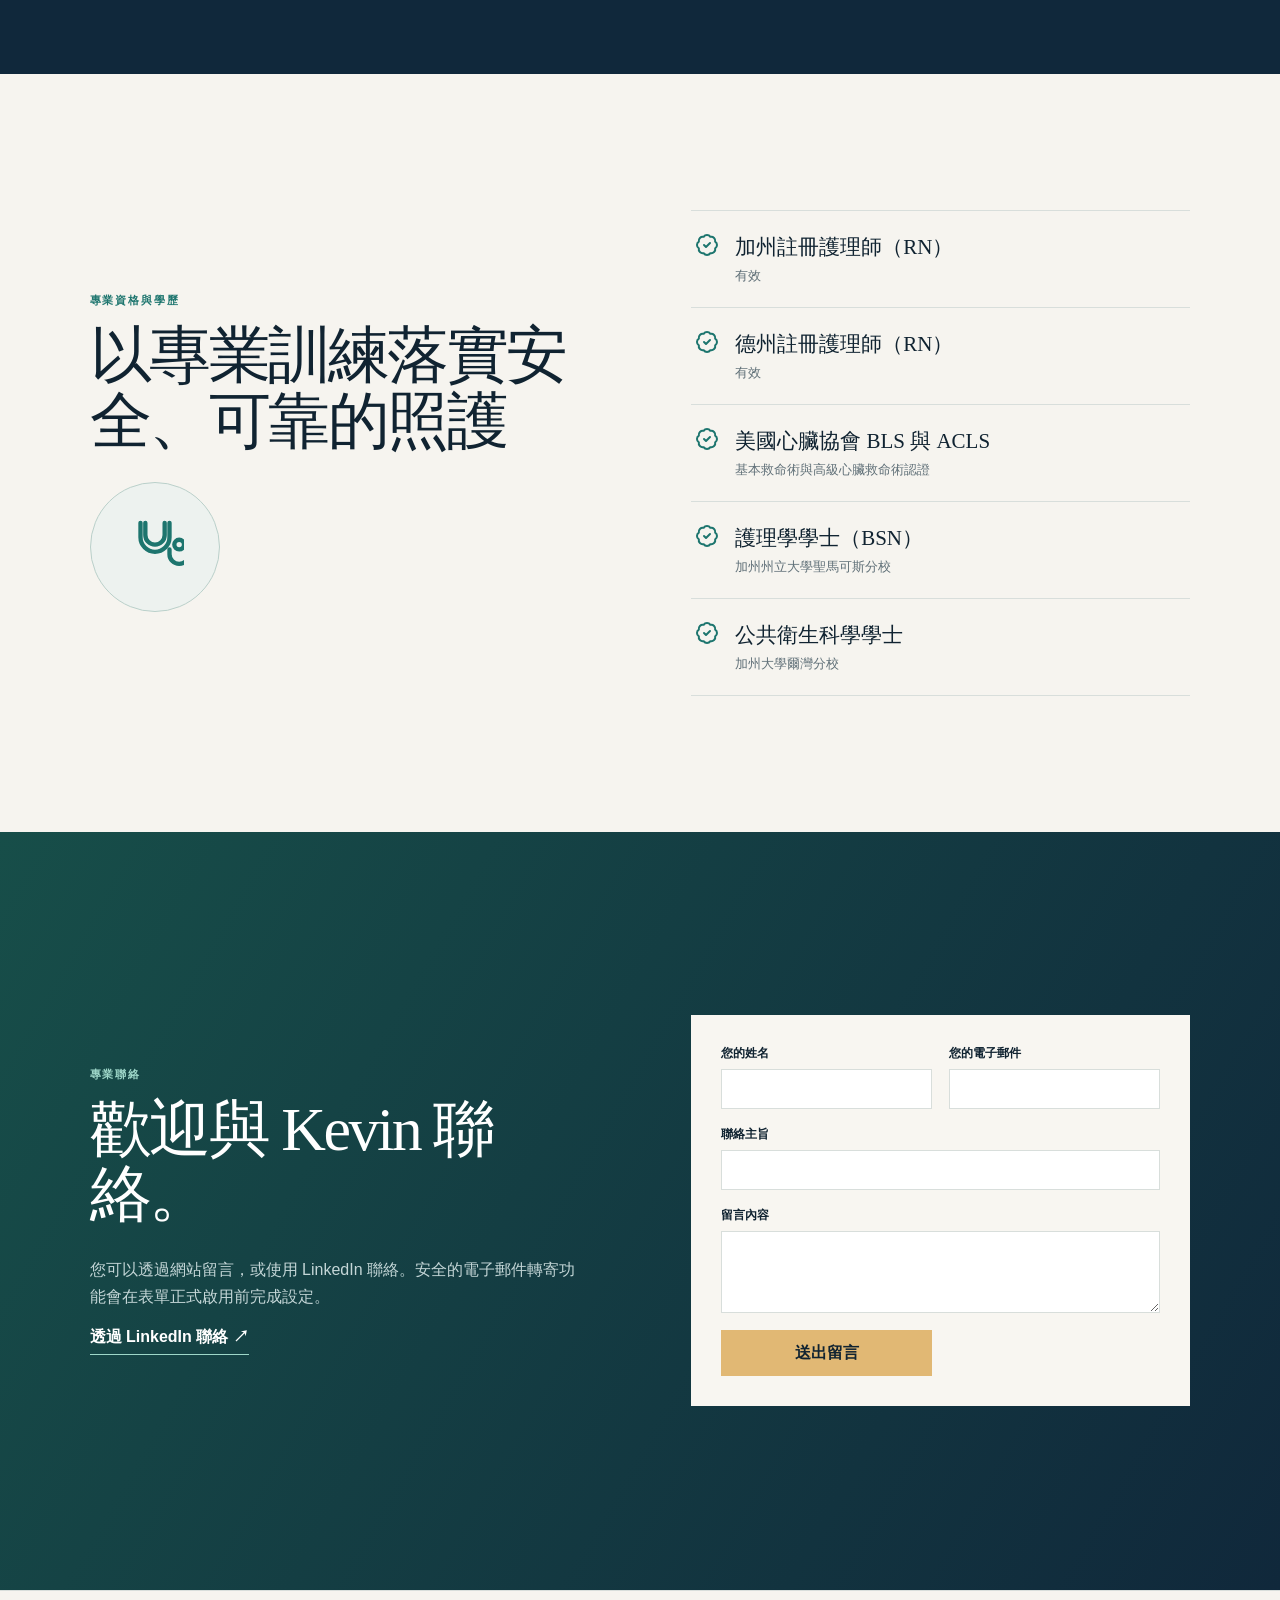
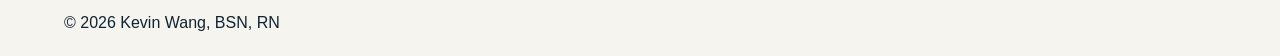
==== commit 1ec4a102: "Refine experience and language navigation" ====
--- a/zh-tw.html
+++ b/zh-tw.html
@@ -1,9 +1,9 @@
-<!doctype html><html lang="zh-Hant"><head><meta charset="utf-8"><meta name="viewport" content="width=device-width,initial-scale=1"><title>Kevin Wang｜註冊護理師專業網站</title><link rel="stylesheet" href="styles/style.css?v=20260901-4"></head><body class="zh">
-<header class="site-header"><button class="brand" data-target="home"><span>KW</span><b>Kevin Wang<em>, BSN, RN</em></b></button><nav><button data-target="home">首頁</button><button data-target="profile">專業簡介</button><button data-target="expertise">核心專長</button><button data-target="experience">職涯經歷</button><button data-target="credentials">專業資格</button><button data-target="contact">聯絡 Kevin</button><a class="lang" href="index.html">EN</a></nav><button class="menu">☰</button></header><main>
+<!doctype html><html lang="zh-Hant"><head><meta charset="utf-8"><meta name="viewport" content="width=device-width,initial-scale=1"><title>Kevin Wang｜註冊護理師專業網站</title><link rel="stylesheet" href="styles/style.css?v=20260901-5"></head><body class="zh">
+<header class="site-header"><button class="brand" data-target="home"><span>KW</span><b>Kevin Wang<em>, BSN, RN</em></b></button><nav><button data-target="home">首頁</button><button data-target="profile">專業簡介</button><button data-target="expertise">核心專長</button><button data-target="experience">職涯經歷</button><button data-target="credentials">專業資格</button><button data-target="contact">聯絡 Kevin</button><a class="lang" href="index.html"><svg viewBox="0 0 24 24" aria-hidden="true"><path d="m5 8 6 6M4 14l6-6 2-3M2 5h12M7 2h1M22 22l-5-10-5 10M14 18h6"/></svg>EN</a></nav><button class="menu">☰</button></header><main>
 <section class="panel home-panel" id="home"><div><p class="kicker light">註冊護理師 · 臨床管理與照護協調</p><h1>Kevin Wang,<br><em>BSN, RN</em></h1><p class="hero-subtitle">以臨床判斷、照護協調與穩健領導，支持病人每一階段的照護需求。</p><p class="hero-summary">具護理學士（BSN）背景的註冊護理師（RN），擁有超過十年臨床經驗，專業橫跨急性照護、手術個案協調、專科醫療與臨床團隊管理。</p><div class="mini-stats"><div><strong>10+</strong><span>年臨床照護經驗</span></div><div><strong>15–25</strong><span>每週協調手術個案</span></div><div><strong>10+</strong><span>曾督導團隊成員</span></div></div></div><aside class="resume-card"><div class="resume-preview"><iframe title="Kevin Wang 專業履歷" src="assets/Kevin_RN_Resume.pdf#toolbar=0&navpanes=0&view=FitH"></iframe><span>PDF</span></div><p class="kicker">Resume</p><h2>專業履歷</h2><p>查看 Kevin 的臨床經歷、專業資格與教育背景。</p><a href="assets/Kevin_RN_Resume.pdf" target="_blank" rel="noopener noreferrer">開啟完整履歷</a></aside></section>
 <section class="panel split-panel" id="profile"><div><p class="kicker">專業簡介</p><h2>兼具臨床實務、營運視角與溝通能力。</h2><p class="large-copy">Kevin 結合床邊護理、照護協調與團隊管理經驗，重視完整評估、及時通報與處置、清楚的病人衛教，以及可靠的跨專業團隊溝通。</p></div><div class="point-list"><article><i>✓</i><div><h3>加州與德州註冊護理師（RN）</h3><p>兩州執照目前皆有效</p></div></article><article><i>✓</i><div><h3>英文與中文雙語能力</h3><p>可協助華語病人溝通與衛教</p></div></article><article><i>✓</i><div><h3>Epic 與 Cerner</h3><p>電子病歷系統（EHR）操作經驗</p></div></article></div></section>
 <section class="panel" id="expertise"><p class="kicker">核心專長</p><h2>串聯完整的臨床照護流程</h2><div class="expertise-grid"><article><span><svg viewBox="0 0 24 24" aria-hidden="true"><path d="M19 14c1.5-1.5 3-3.2 3-5.5A4.5 4.5 0 0 0 17.5 4c-1.6 0-2.8.7-3.5 1.8C13.3 4.7 12.1 4 10.5 4A4.5 4.5 0 0 0 6 8.5c0 2.3 1.5 4 3 5.5l5 5Z"/><path d="M3 12h4l2-3 3 6 2-3h4"/></svg></span><h3>急性照護</h3><p>內外科護理（Med-Surg）、心電監測（Telemetry）、心律判讀、藥物給予與緊急應變支援。</p></article><article><span><svg viewBox="0 0 24 24" aria-hidden="true"><path d="M3 12h4l2-5 4 10 2-5h6"/><path d="M4 4v16M20 4v16"/></svg></span><h3>手術照護協調</h3><p>術前準備、病人衛教、術後照護指導、個案追蹤與照護銜接。</p></article><article><span><svg viewBox="0 0 24 24" aria-hidden="true"><path d="M16 21v-2a4 4 0 0 0-4-4H6a4 4 0 0 0-4 4v2"/><circle cx="9" cy="7" r="4"/><path d="M22 21v-2a4 4 0 0 0-3-3.87M16 3.13a4 4 0 0 1 0 7.75"/></svg></span><h3>臨床管理</h3><p>團隊督導、工作流程改善、感染控制、品質標準與臨床準備。</p></article><article><span><svg viewBox="0 0 24 24" aria-hidden="true"><path d="M2 4h6a4 4 0 0 1 4 4v12a3 3 0 0 0-3-3H2Z"/><path d="M22 4h-6a4 4 0 0 0-4 4v12a3 3 0 0 1 3-3h7Z"/></svg></span><h3>照護協調</h3><p>SBAR 標準化交班、病況分流與升級處理、出院規劃，以及病人與家屬衛教。</p></article></div></section>
-<section class="panel content-panel dark-panel" id="experience"><p class="kicker light">精選職涯經歷</p><h2>累積於不同醫療場域的專業經驗</h2><div class="timeline"><article><div class="year">2025 — 現在</div><div class="number">01</div><div><small>Midtown Oral &amp; Maxillofacial Surgery</small><h3>手術照護協調護理師</h3><p>協調複雜手術個案從術前評估到術後恢復，支援臨床準備、病人溝通與後續追蹤。</p></div></article><article><div class="year">2022 — 2025</div><div class="number">02</div><div><small>Reproductive Partners Medical Group</small><h3>護理經理</h3><p>帶領跨專業團隊與臨床營運，改善病人流程、團隊溝通與照護品質。</p></div></article><article><div class="year">2021 — 2022</div><div class="number">03</div><div><small>Los Alamitos Medical Center (UCI Health)</small><h3>內外科／心電監測註冊護理師</h3><p>提供床邊護理、持續心電監測、藥物給予、出院規劃與安全交班。</p></div></article><article><div class="year">2014 — 2021</div><div class="number">04</div><div><small>Life IVF Center</small><h3>助理督導／生殖醫學協調員</h3><p>支援臨床營運，並以中英文提供病人衛教與療程協調。</p></div></article></div></section>
+<section class="panel content-panel dark-panel" id="experience"><p class="kicker light">精選職涯經歷</p><h2>累積於不同醫療場域的專業經驗</h2><div class="timeline"><article><div class="year">2025 — 現在</div><div><small>Midtown Oral &amp; Maxillofacial Surgery</small><h3>手術照護協調護理師</h3><p>協調複雜手術個案從術前評估到術後恢復，支援臨床準備、病人溝通與後續追蹤。</p></div></article><article><div class="year">2022 — 2025</div><div><small>Reproductive Partners Medical Group</small><h3>護理經理</h3><p>帶領跨專業團隊與臨床營運，改善病人流程、團隊溝通與照護品質。</p></div></article><article><div class="year">2021 — 2022</div><div><small>Los Alamitos Medical Center (UCI Health)</small><h3>內外科／心電監測註冊護理師</h3><p>提供床邊護理、持續心電監測、藥物給予、出院規劃與安全交班。</p></div></article><article><div class="year">2014 — 2021</div><div><small>Life IVF Center</small><h3>助理督導／生殖醫學協調員</h3><p>支援臨床營運，並以中英文提供病人衛教與療程協調。</p></div></article></div></section>
 <section class="panel split-panel" id="credentials"><div><p class="kicker">專業資格與學歷</p><h2>以專業訓練落實安全、可靠的照護</h2><div class="credential-emblem"><svg viewBox="0 0 24 24" aria-hidden="true"><path d="M6 2v6a6 6 0 0 0 12 0V2M8 2v5a4 4 0 0 0 8 0V2M18 13v2a4 4 0 0 0 8 0v-2"/><circle cx="22" cy="11" r="2"/></svg></div></div><div class="point-list"><article><i>✓</i><div><h3>加州註冊護理師（RN）</h3><p>有效</p></div></article><article><i>✓</i><div><h3>德州註冊護理師（RN）</h3><p>有效</p></div></article><article><i>✓</i><div><h3>美國心臟協會 BLS 與 ACLS</h3><p>基本救命術與高級心臟救命術認證</p></div></article><article><i>✓</i><div><h3>護理學學士（BSN）</h3><p>加州州立大學聖馬可斯分校</p></div></article><article><i>✓</i><div><h3>公共衛生科學學士</h3><p>加州大學爾灣分校</p></div></article></div></section>
 <section class="panel contact-panel" id="contact"><div><p class="kicker light">專業聯絡</p><h2>歡迎與 Kevin 聯絡。</h2><p>您可以透過網站留言，或使用 LinkedIn 聯絡。安全的電子郵件轉寄功能會在表單正式啟用前完成設定。</p><a href="https://www.linkedin.com/in/kevin-wang-rn/" target="_blank" rel="noopener noreferrer">透過 LinkedIn 聯絡 ↗</a></div><form><label>您的姓名<input required></label><label>您的電子郵件<input type="email" required></label><label class="wide">聯絡主旨<input required></label><label class="wide">留言內容<textarea rows="4" required></textarea></label><button type="submit">送出留言</button><p class="form-notice" hidden>目前為預覽模式，留言尚未送出；正式上線前會啟用安全轉寄功能。</p></form></section></main>
-<aside class="floating-index"><button data-target="home"><span>01</span><b>首頁</b></button><button data-target="profile"><span>02</span><b>專業簡介</b></button><button data-target="expertise"><span>03</span><b>核心專長</b></button><button data-target="experience"><span>04</span><b>職涯經歷</b></button><button data-target="credentials"><span>05</span><b>專業資格</b></button><button data-target="contact"><span>06</span><b>聯絡 Kevin</b></button></aside><footer>© 2026 Kevin Wang, BSN, RN</footer><script src="script.js?v=20260901-4"></script></body></html>
+<aside class="floating-index"><button data-target="home"><span>01</span><b>首頁</b></button><button data-target="profile"><span>02</span><b>專業簡介</b></button><button data-target="expertise"><span>03</span><b>核心專長</b></button><button data-target="experience"><span>04</span><b>職涯經歷</b></button><button data-target="credentials"><span>05</span><b>專業資格</b></button><button data-target="contact"><span>06</span><b>聯絡 Kevin</b></button></aside><footer>© 2026 Kevin Wang, BSN, RN</footer><script src="script.js?v=20260901-5"></script></body></html>
--- a/styles/style.css
+++ b/styles/style.css
@@ -156,6 +156,15 @@
   color: var(--teal);
   margin-left: 5px;
 }
+.site-header nav .lang svg {
+  width: 17px;
+  height: 17px;
+  fill: none;
+  stroke: currentColor;
+  stroke-width: 1.8;
+  stroke-linecap: round;
+  stroke-linejoin: round;
+}
 .menu {
   display: none;
   border: 0;
@@ -411,7 +420,7 @@
 }
 .timeline article {
   display: grid;
-  grid-template-columns: 150px 46px minmax(0, 1fr);
+  grid-template-columns: 180px minmax(0, 1fr);
   gap: 12px;
   padding: 24px 0;
   border-bottom: 1px solid rgba(255, 255, 255, 0.13);
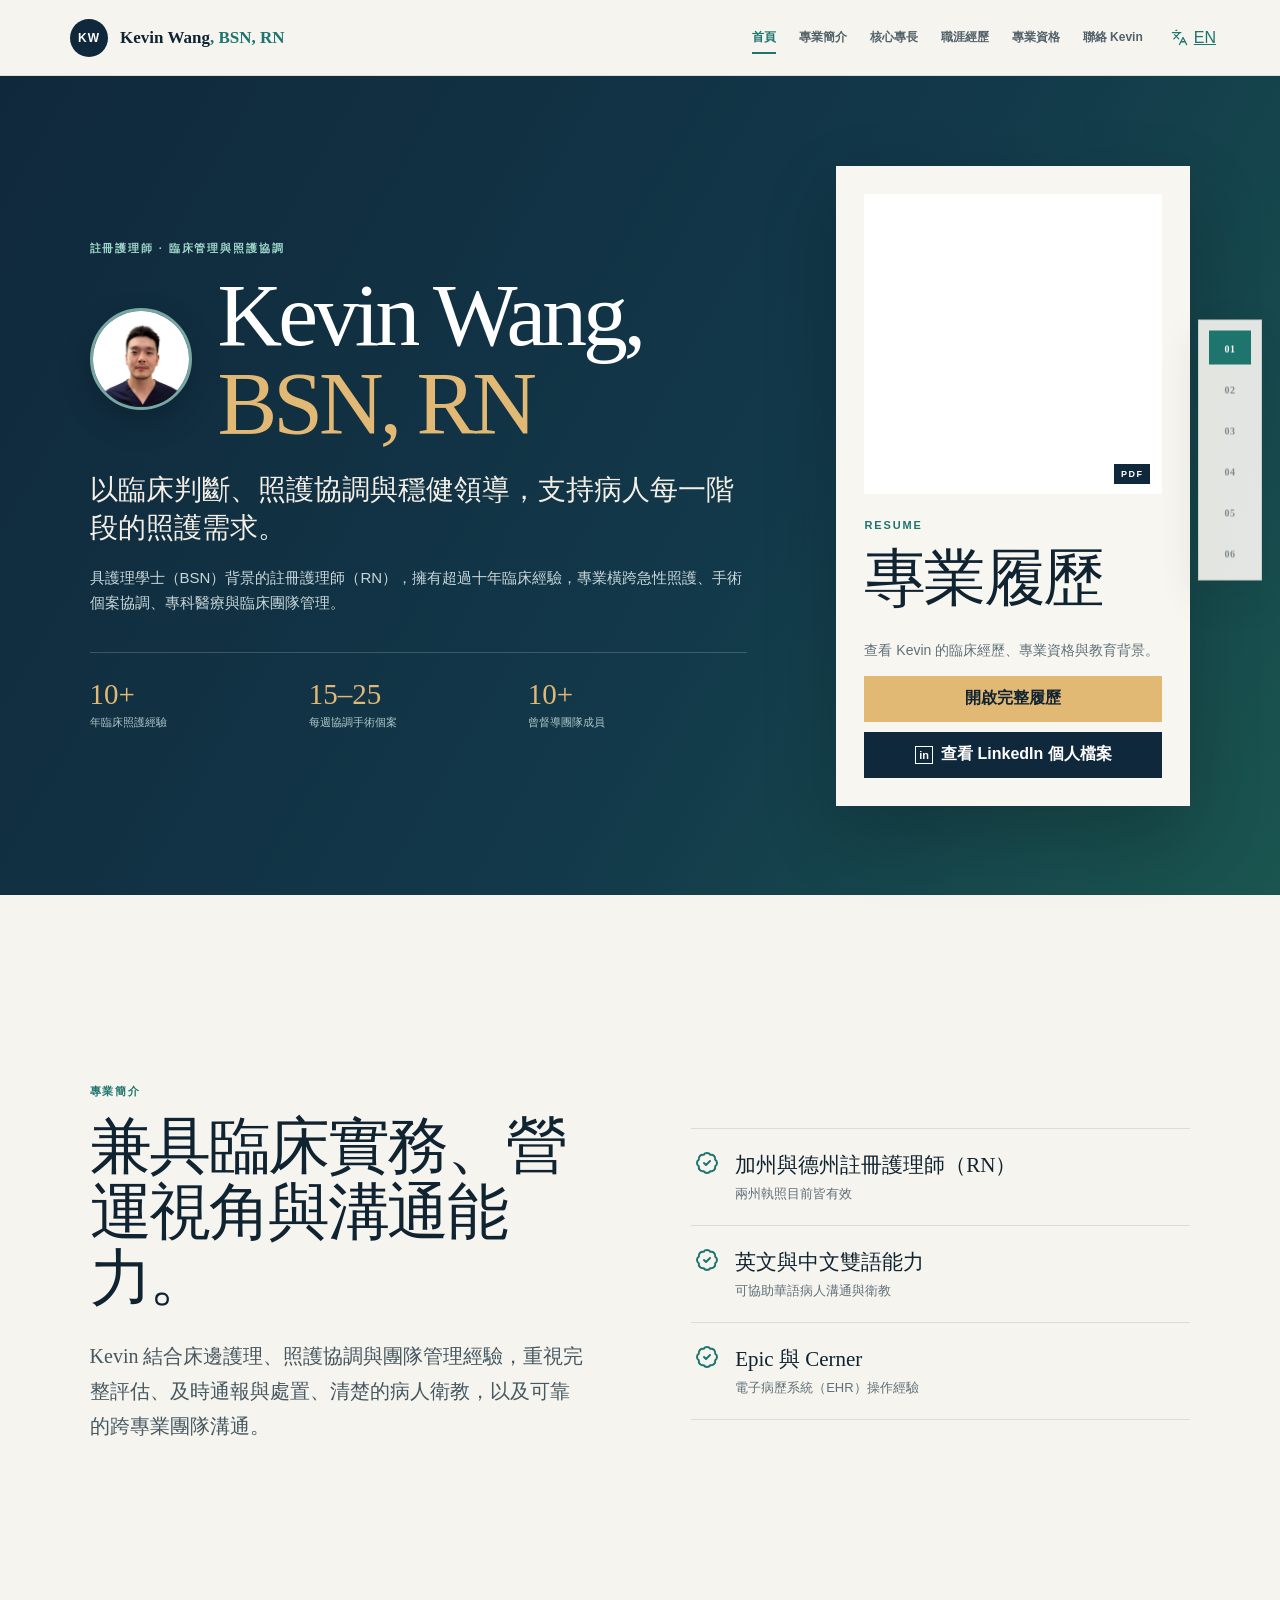
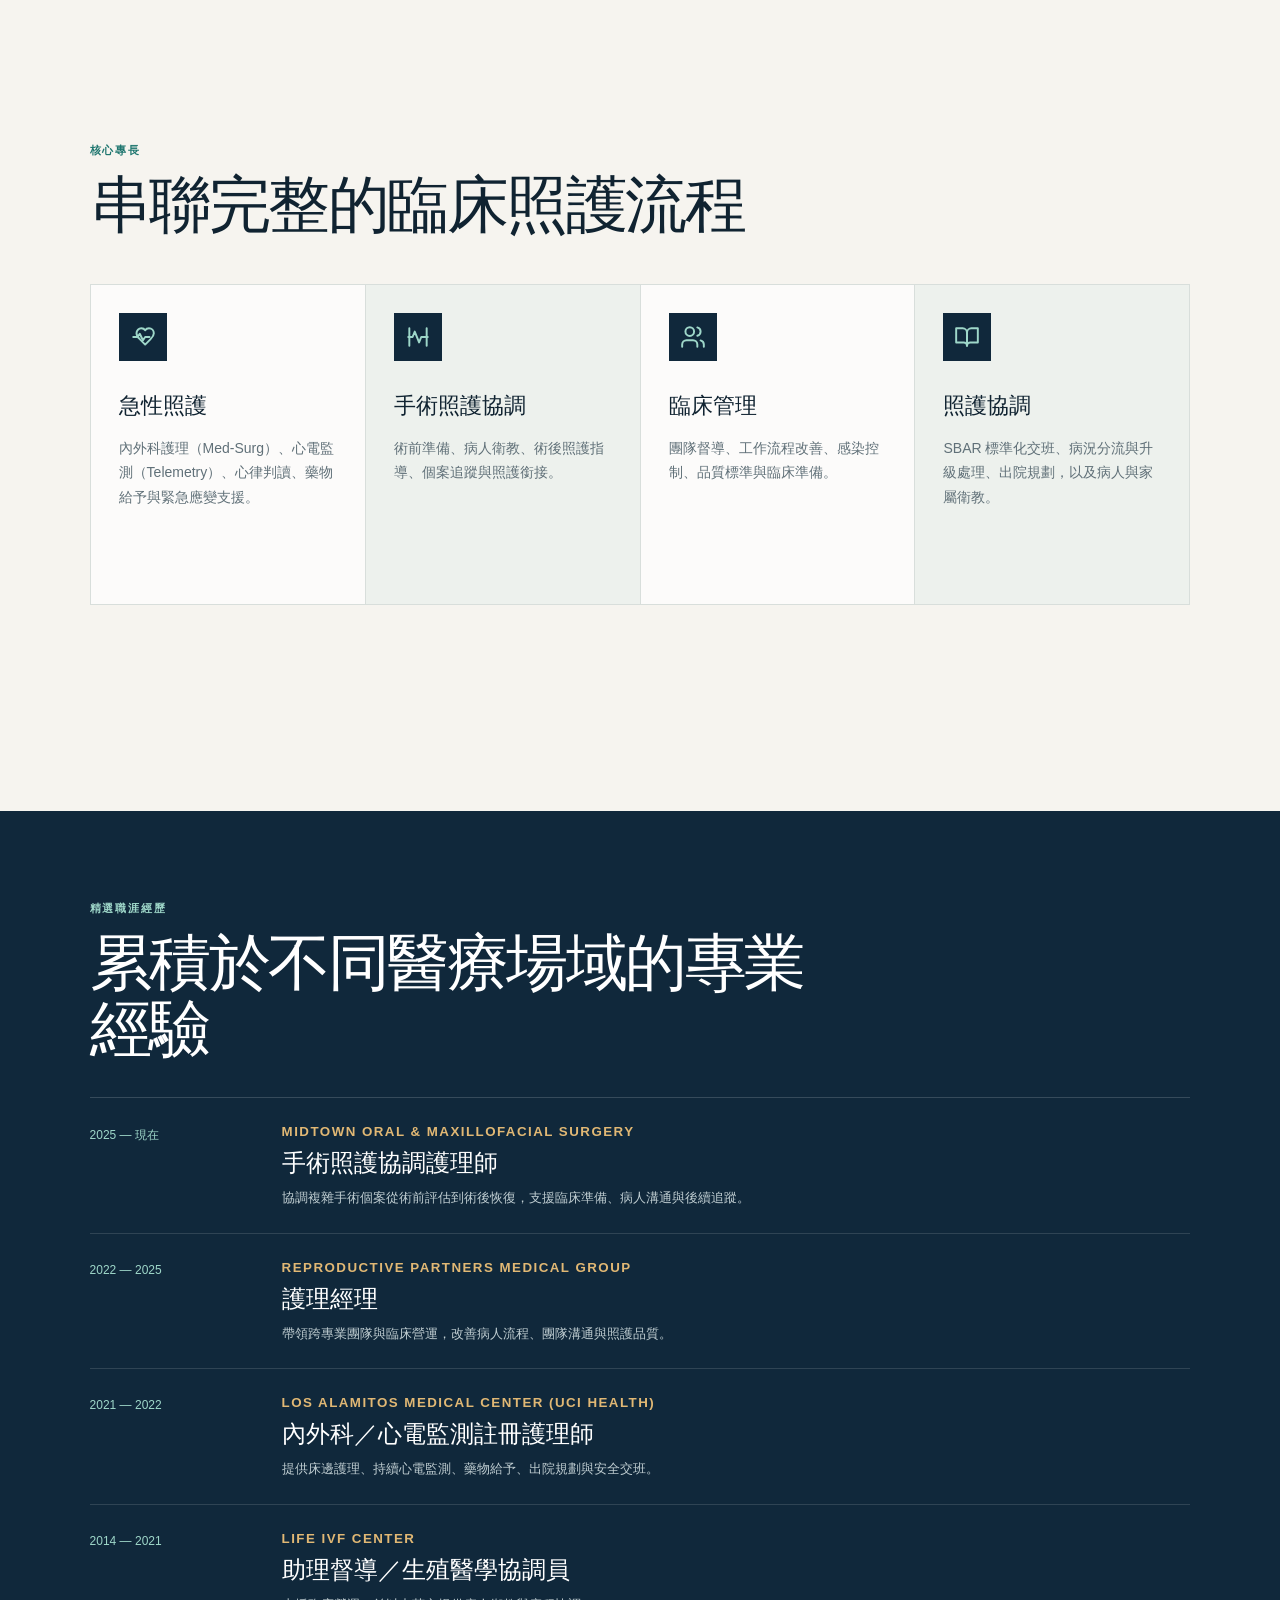
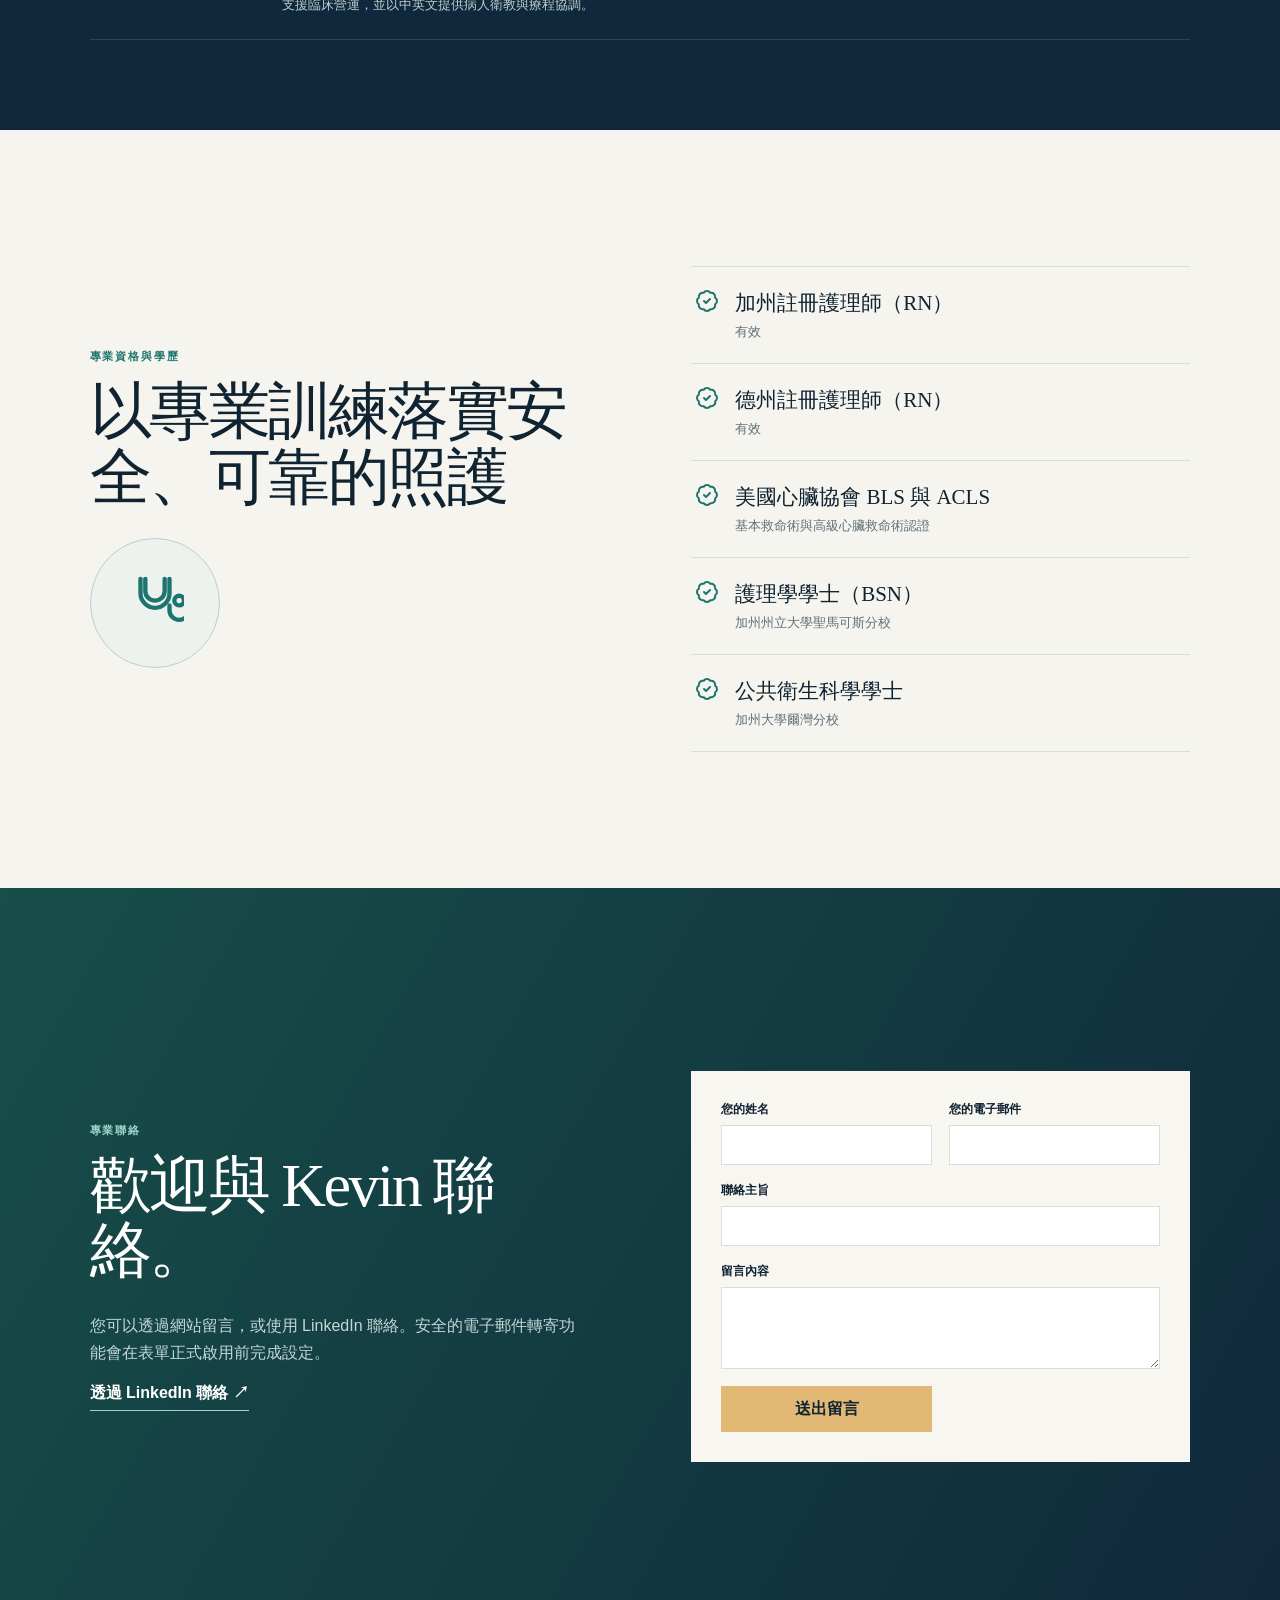
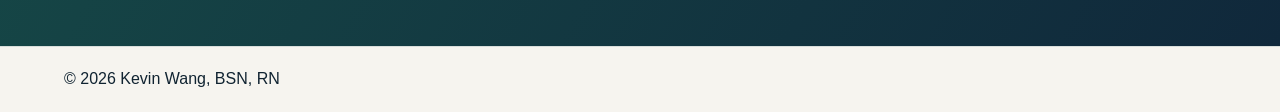
==== commit 023c8130: "Add profile photo and LinkedIn links" ====
--- a/zh-tw.html
+++ b/zh-tw.html
@@ -1,9 +1,9 @@
-<!doctype html><html lang="zh-Hant"><head><meta charset="utf-8"><meta name="viewport" content="width=device-width,initial-scale=1"><title>Kevin Wang｜註冊護理師專業網站</title><link rel="stylesheet" href="styles/style.css?v=20260901-5"></head><body class="zh">
+<!doctype html><html lang="zh-Hant"><head><meta charset="utf-8"><meta name="viewport" content="width=device-width,initial-scale=1"><title>Kevin Wang｜註冊護理師專業網站</title><link rel="icon" type="image/png" href="assets/kevin-wang-profile.png"><link rel="apple-touch-icon" href="assets/kevin-wang-profile.png"><link rel="stylesheet" href="styles/style.css?v=20260901-6"></head><body class="zh">
 <header class="site-header"><button class="brand" data-target="home"><span>KW</span><b>Kevin Wang<em>, BSN, RN</em></b></button><nav><button data-target="home">首頁</button><button data-target="profile">專業簡介</button><button data-target="expertise">核心專長</button><button data-target="experience">職涯經歷</button><button data-target="credentials">專業資格</button><button data-target="contact">聯絡 Kevin</button><a class="lang" href="index.html"><svg viewBox="0 0 24 24" aria-hidden="true"><path d="m5 8 6 6M4 14l6-6 2-3M2 5h12M7 2h1M22 22l-5-10-5 10M14 18h6"/></svg>EN</a></nav><button class="menu">☰</button></header><main>
-<section class="panel home-panel" id="home"><div><p class="kicker light">註冊護理師 · 臨床管理與照護協調</p><h1>Kevin Wang,<br><em>BSN, RN</em></h1><p class="hero-subtitle">以臨床判斷、照護協調與穩健領導，支持病人每一階段的照護需求。</p><p class="hero-summary">具護理學士（BSN）背景的註冊護理師（RN），擁有超過十年臨床經驗，專業橫跨急性照護、手術個案協調、專科醫療與臨床團隊管理。</p><div class="mini-stats"><div><strong>10+</strong><span>年臨床照護經驗</span></div><div><strong>15–25</strong><span>每週協調手術個案</span></div><div><strong>10+</strong><span>曾督導團隊成員</span></div></div></div><aside class="resume-card"><div class="resume-preview"><iframe title="Kevin Wang 專業履歷" src="assets/Kevin_RN_Resume.pdf#toolbar=0&navpanes=0&view=FitH"></iframe><span>PDF</span></div><p class="kicker">Resume</p><h2>專業履歷</h2><p>查看 Kevin 的臨床經歷、專業資格與教育背景。</p><a href="assets/Kevin_RN_Resume.pdf" target="_blank" rel="noopener noreferrer">開啟完整履歷</a></aside></section>
+<section class="panel home-panel" id="home"><div><p class="kicker light">註冊護理師 · 臨床管理與照護協調</p><h1 class="hero-identity"><img src="assets/kevin-wang-profile.png" alt="Kevin Wang"><span><a class="hero-name" href="https://www.linkedin.com/in/kevin-wang-rn/" target="_blank" rel="noopener noreferrer">Kevin Wang</a>,<br><em>BSN, RN</em></span></h1><p class="hero-subtitle">以臨床判斷、照護協調與穩健領導，支持病人每一階段的照護需求。</p><p class="hero-summary">具護理學士（BSN）背景的註冊護理師（RN），擁有超過十年臨床經驗，專業橫跨急性照護、手術個案協調、專科醫療與臨床團隊管理。</p><div class="mini-stats"><div><strong>10+</strong><span>年臨床照護經驗</span></div><div><strong>15–25</strong><span>每週協調手術個案</span></div><div><strong>10+</strong><span>曾督導團隊成員</span></div></div></div><aside class="resume-card"><div class="resume-preview"><iframe title="Kevin Wang 專業履歷" src="assets/Kevin_RN_Resume.pdf#toolbar=0&navpanes=0&view=FitH"></iframe><span>PDF</span></div><p class="kicker">Resume</p><h2>專業履歷</h2><p>查看 Kevin 的臨床經歷、專業資格與教育背景。</p><a href="assets/Kevin_RN_Resume.pdf" target="_blank" rel="noopener noreferrer">開啟完整履歷</a><a class="linkedin-action" href="https://www.linkedin.com/in/kevin-wang-rn/" target="_blank" rel="noopener noreferrer"><span>in</span>查看 LinkedIn 個人檔案</a></aside></section>
 <section class="panel split-panel" id="profile"><div><p class="kicker">專業簡介</p><h2>兼具臨床實務、營運視角與溝通能力。</h2><p class="large-copy">Kevin 結合床邊護理、照護協調與團隊管理經驗，重視完整評估、及時通報與處置、清楚的病人衛教，以及可靠的跨專業團隊溝通。</p></div><div class="point-list"><article><i>✓</i><div><h3>加州與德州註冊護理師（RN）</h3><p>兩州執照目前皆有效</p></div></article><article><i>✓</i><div><h3>英文與中文雙語能力</h3><p>可協助華語病人溝通與衛教</p></div></article><article><i>✓</i><div><h3>Epic 與 Cerner</h3><p>電子病歷系統（EHR）操作經驗</p></div></article></div></section>
 <section class="panel" id="expertise"><p class="kicker">核心專長</p><h2>串聯完整的臨床照護流程</h2><div class="expertise-grid"><article><span><svg viewBox="0 0 24 24" aria-hidden="true"><path d="M19 14c1.5-1.5 3-3.2 3-5.5A4.5 4.5 0 0 0 17.5 4c-1.6 0-2.8.7-3.5 1.8C13.3 4.7 12.1 4 10.5 4A4.5 4.5 0 0 0 6 8.5c0 2.3 1.5 4 3 5.5l5 5Z"/><path d="M3 12h4l2-3 3 6 2-3h4"/></svg></span><h3>急性照護</h3><p>內外科護理（Med-Surg）、心電監測（Telemetry）、心律判讀、藥物給予與緊急應變支援。</p></article><article><span><svg viewBox="0 0 24 24" aria-hidden="true"><path d="M3 12h4l2-5 4 10 2-5h6"/><path d="M4 4v16M20 4v16"/></svg></span><h3>手術照護協調</h3><p>術前準備、病人衛教、術後照護指導、個案追蹤與照護銜接。</p></article><article><span><svg viewBox="0 0 24 24" aria-hidden="true"><path d="M16 21v-2a4 4 0 0 0-4-4H6a4 4 0 0 0-4 4v2"/><circle cx="9" cy="7" r="4"/><path d="M22 21v-2a4 4 0 0 0-3-3.87M16 3.13a4 4 0 0 1 0 7.75"/></svg></span><h3>臨床管理</h3><p>團隊督導、工作流程改善、感染控制、品質標準與臨床準備。</p></article><article><span><svg viewBox="0 0 24 24" aria-hidden="true"><path d="M2 4h6a4 4 0 0 1 4 4v12a3 3 0 0 0-3-3H2Z"/><path d="M22 4h-6a4 4 0 0 0-4 4v12a3 3 0 0 1 3-3h7Z"/></svg></span><h3>照護協調</h3><p>SBAR 標準化交班、病況分流與升級處理、出院規劃，以及病人與家屬衛教。</p></article></div></section>
 <section class="panel content-panel dark-panel" id="experience"><p class="kicker light">精選職涯經歷</p><h2>累積於不同醫療場域的專業經驗</h2><div class="timeline"><article><div class="year">2025 — 現在</div><div><small>Midtown Oral &amp; Maxillofacial Surgery</small><h3>手術照護協調護理師</h3><p>協調複雜手術個案從術前評估到術後恢復，支援臨床準備、病人溝通與後續追蹤。</p></div></article><article><div class="year">2022 — 2025</div><div><small>Reproductive Partners Medical Group</small><h3>護理經理</h3><p>帶領跨專業團隊與臨床營運，改善病人流程、團隊溝通與照護品質。</p></div></article><article><div class="year">2021 — 2022</div><div><small>Los Alamitos Medical Center (UCI Health)</small><h3>內外科／心電監測註冊護理師</h3><p>提供床邊護理、持續心電監測、藥物給予、出院規劃與安全交班。</p></div></article><article><div class="year">2014 — 2021</div><div><small>Life IVF Center</small><h3>助理督導／生殖醫學協調員</h3><p>支援臨床營運，並以中英文提供病人衛教與療程協調。</p></div></article></div></section>
 <section class="panel split-panel" id="credentials"><div><p class="kicker">專業資格與學歷</p><h2>以專業訓練落實安全、可靠的照護</h2><div class="credential-emblem"><svg viewBox="0 0 24 24" aria-hidden="true"><path d="M6 2v6a6 6 0 0 0 12 0V2M8 2v5a4 4 0 0 0 8 0V2M18 13v2a4 4 0 0 0 8 0v-2"/><circle cx="22" cy="11" r="2"/></svg></div></div><div class="point-list"><article><i>✓</i><div><h3>加州註冊護理師（RN）</h3><p>有效</p></div></article><article><i>✓</i><div><h3>德州註冊護理師（RN）</h3><p>有效</p></div></article><article><i>✓</i><div><h3>美國心臟協會 BLS 與 ACLS</h3><p>基本救命術與高級心臟救命術認證</p></div></article><article><i>✓</i><div><h3>護理學學士（BSN）</h3><p>加州州立大學聖馬可斯分校</p></div></article><article><i>✓</i><div><h3>公共衛生科學學士</h3><p>加州大學爾灣分校</p></div></article></div></section>
 <section class="panel contact-panel" id="contact"><div><p class="kicker light">專業聯絡</p><h2>歡迎與 Kevin 聯絡。</h2><p>您可以透過網站留言，或使用 LinkedIn 聯絡。安全的電子郵件轉寄功能會在表單正式啟用前完成設定。</p><a href="https://www.linkedin.com/in/kevin-wang-rn/" target="_blank" rel="noopener noreferrer">透過 LinkedIn 聯絡 ↗</a></div><form><label>您的姓名<input required></label><label>您的電子郵件<input type="email" required></label><label class="wide">聯絡主旨<input required></label><label class="wide">留言內容<textarea rows="4" required></textarea></label><button type="submit">送出留言</button><p class="form-notice" hidden>目前為預覽模式，留言尚未送出；正式上線前會啟用安全轉寄功能。</p></form></section></main>
-<aside class="floating-index"><button data-target="home"><span>01</span><b>首頁</b></button><button data-target="profile"><span>02</span><b>專業簡介</b></button><button data-target="expertise"><span>03</span><b>核心專長</b></button><button data-target="experience"><span>04</span><b>職涯經歷</b></button><button data-target="credentials"><span>05</span><b>專業資格</b></button><button data-target="contact"><span>06</span><b>聯絡 Kevin</b></button></aside><footer>© 2026 Kevin Wang, BSN, RN</footer><script src="script.js?v=20260901-5"></script></body></html>
+<aside class="floating-index"><button data-target="home"><span>01</span><b>首頁</b></button><button data-target="profile"><span>02</span><b>專業簡介</b></button><button data-target="expertise"><span>03</span><b>核心專長</b></button><button data-target="experience"><span>04</span><b>職涯經歷</b></button><button data-target="credentials"><span>05</span><b>專業資格</b></button><button data-target="contact"><span>06</span><b>聯絡 Kevin</b></button></aside><footer>© 2026 Kevin Wang, BSN, RN</footer><script src="script.js?v=20260901-6"></script></body></html>
--- a/styles/style.css
+++ b/styles/style.css
@@ -221,6 +221,32 @@
   font-style: normal;
   color: var(--sand);
 }
+.hero-identity {
+  display: flex;
+  align-items: center;
+  gap: clamp(16px, 2vw, 26px);
+}
+.hero-identity > img {
+  width: clamp(72px, 8vw, 104px);
+  height: clamp(72px, 8vw, 104px);
+  border-radius: 50%;
+  object-fit: cover;
+  object-position: center 34%;
+  border: 3px solid rgba(158, 215, 201, 0.72);
+  box-shadow: 0 12px 32px rgba(0, 0, 0, 0.2);
+  flex: none;
+}
+.hero-name {
+  color: inherit;
+  text-decoration: none;
+  border-bottom: 1px solid transparent;
+  transition: border-color 0.2s ease, color 0.2s ease;
+}
+.hero-name:hover,
+.hero-name:focus-visible {
+  color: var(--mint);
+  border-bottom-color: currentColor;
+}
 .hero-subtitle {
   max-width: 720px;
   font:
@@ -311,6 +337,21 @@
   gap: 8px;
   font-weight: 800;
   text-decoration: none;
+}
+.resume-card > a + a {
+  margin-top: 10px;
+}
+.resume-card > a.linkedin-action {
+  background: var(--navy);
+  color: white;
+}
+.linkedin-action span {
+  width: 18px;
+  height: 18px;
+  display: grid;
+  place-items: center;
+  border: 1px solid currentColor;
+  font: 700 11px Arial, sans-serif;
 }
 .split-panel {
   display: grid;
@@ -716,6 +757,14 @@
   h1 {
     font-size: 52px;
   }
+  .hero-identity {
+    align-items: flex-start;
+  }
+  .hero-identity > img {
+    width: 64px;
+    height: 64px;
+    margin-top: 4px;
+  }
   .mini-stats {
     grid-template-columns: 1fr;
     gap: 14px;
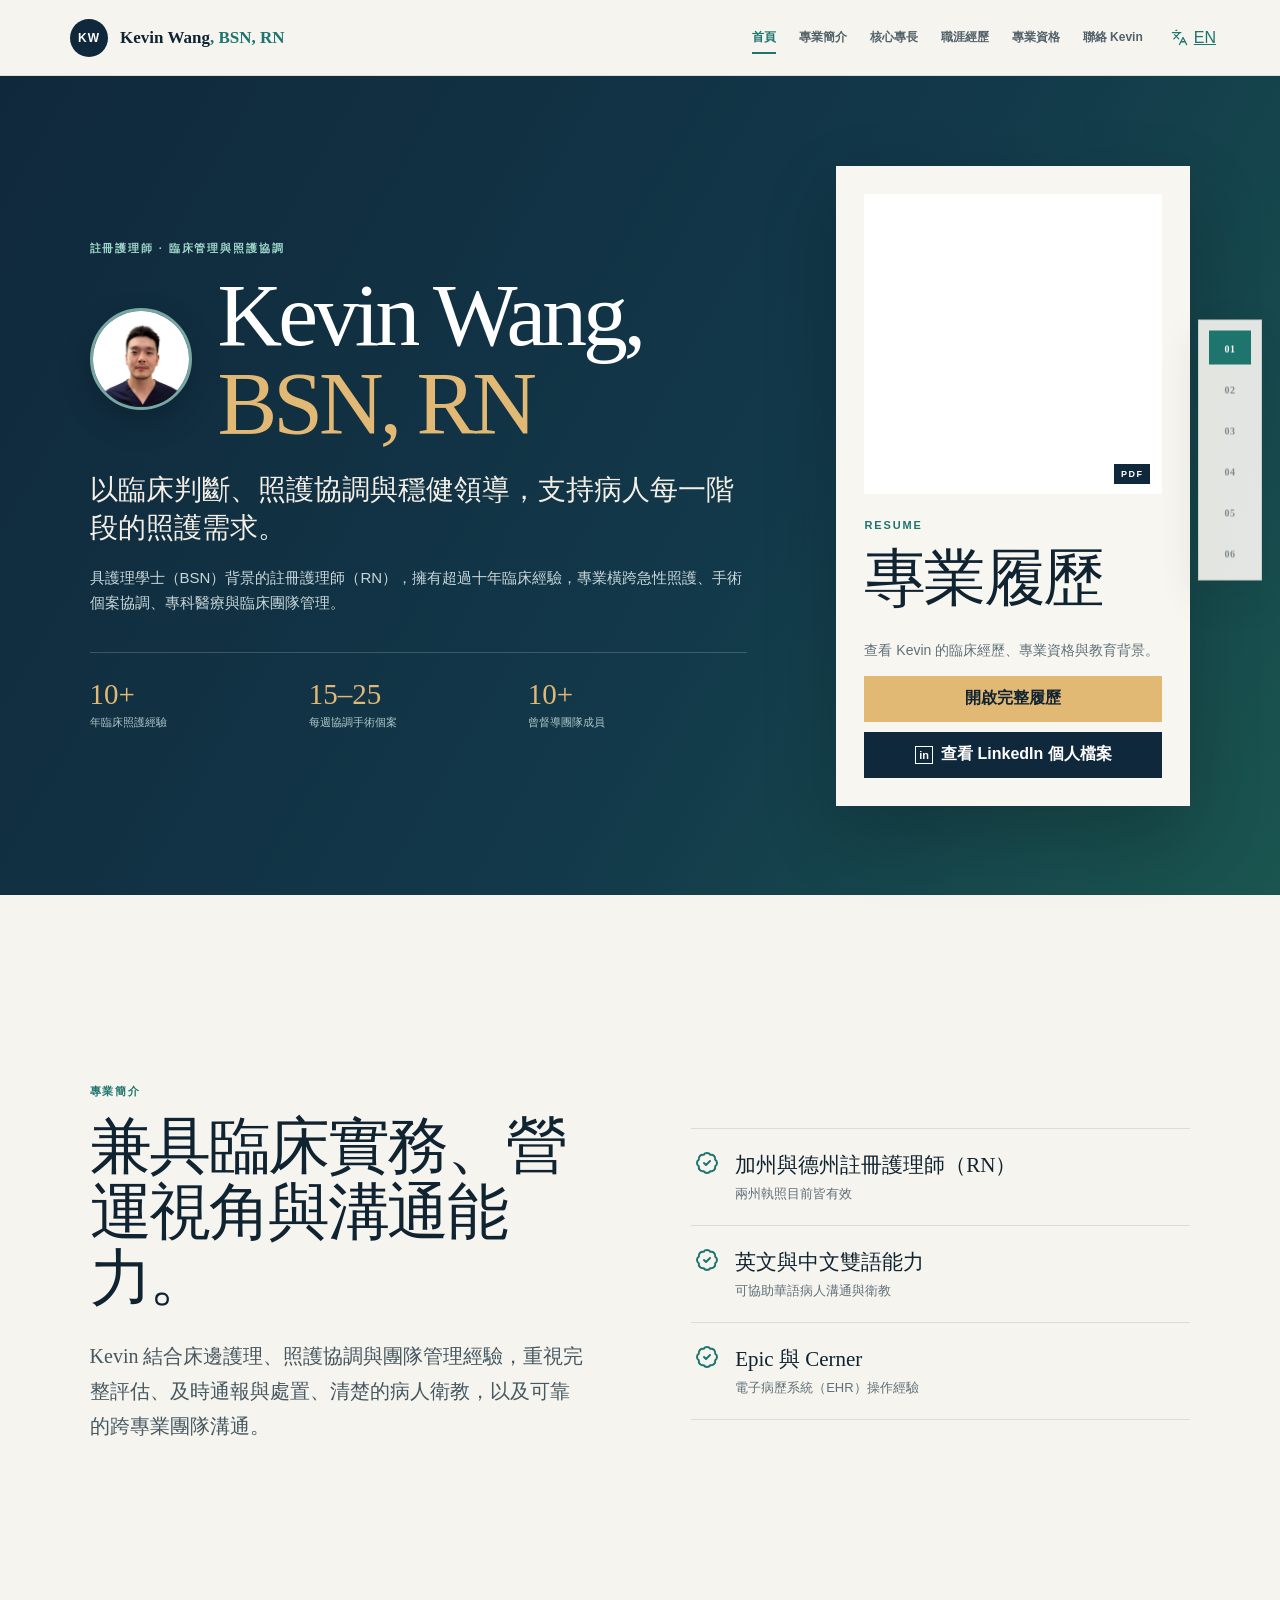
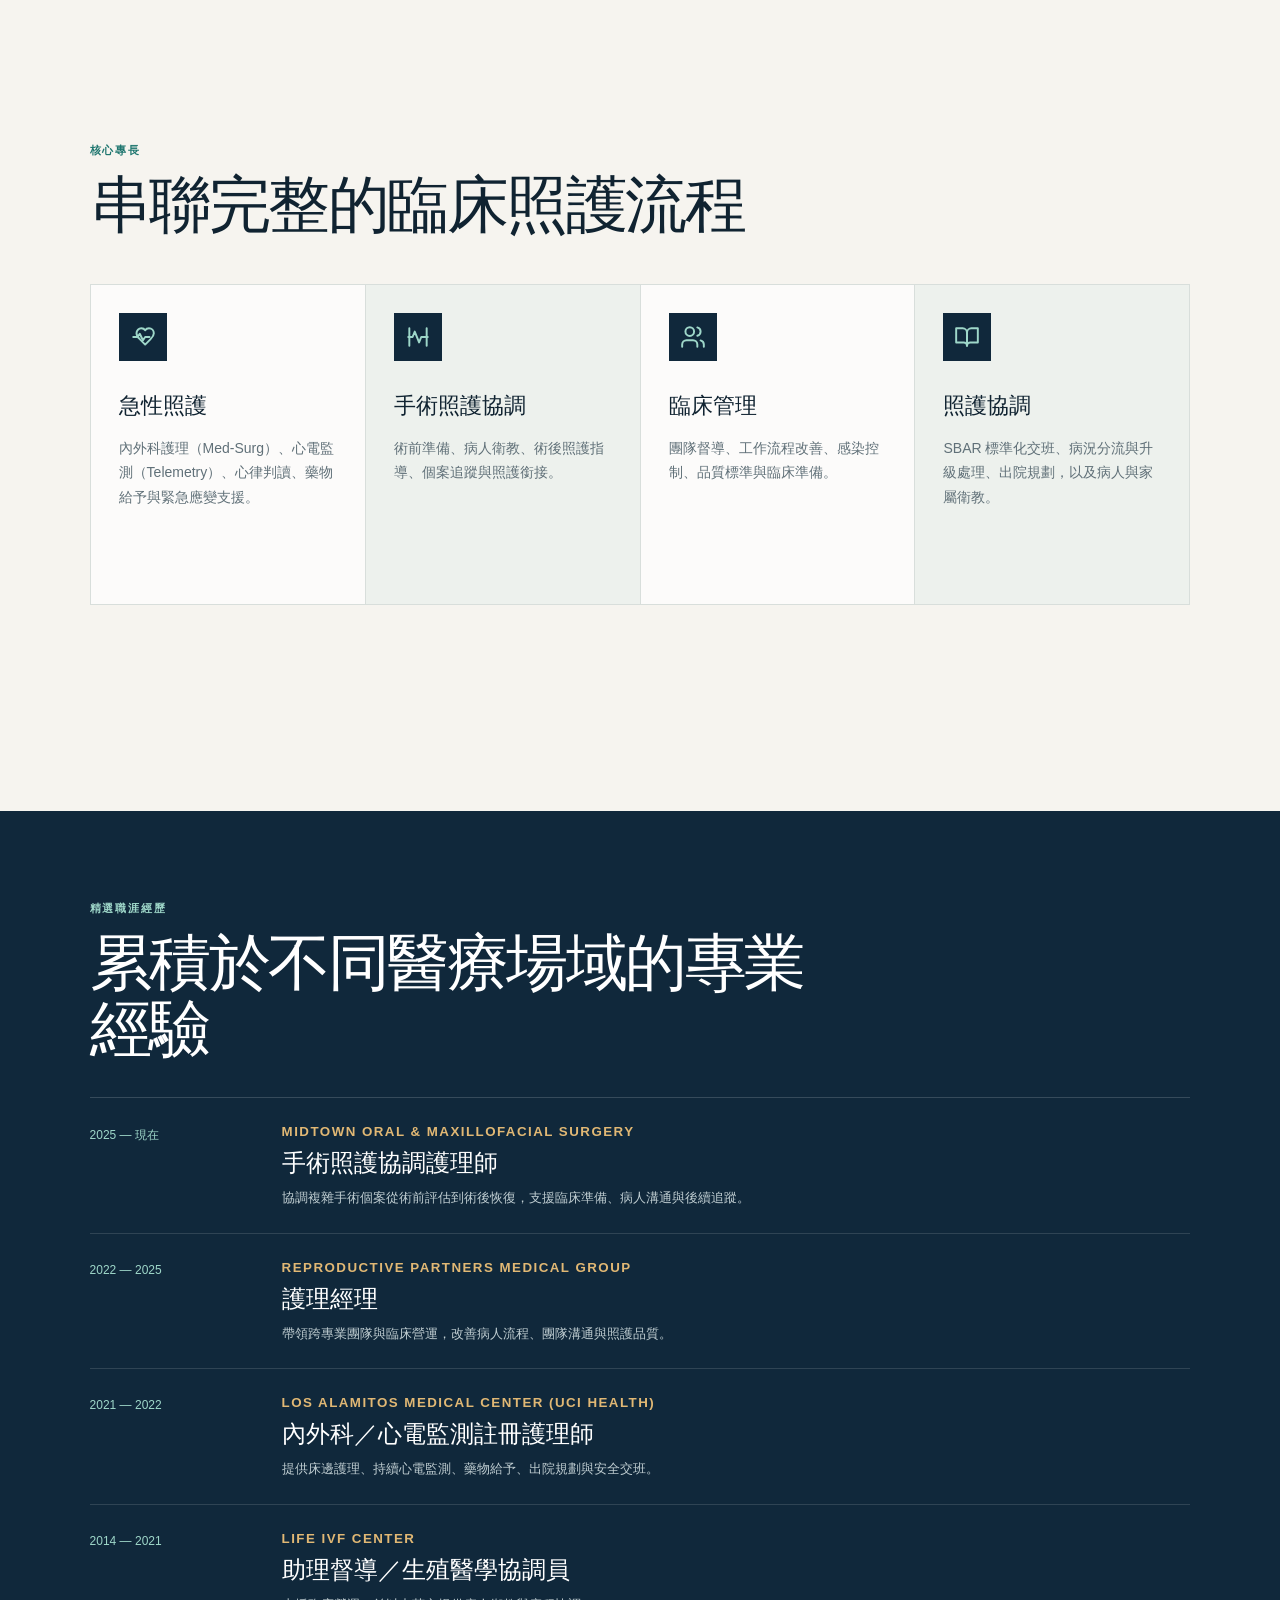
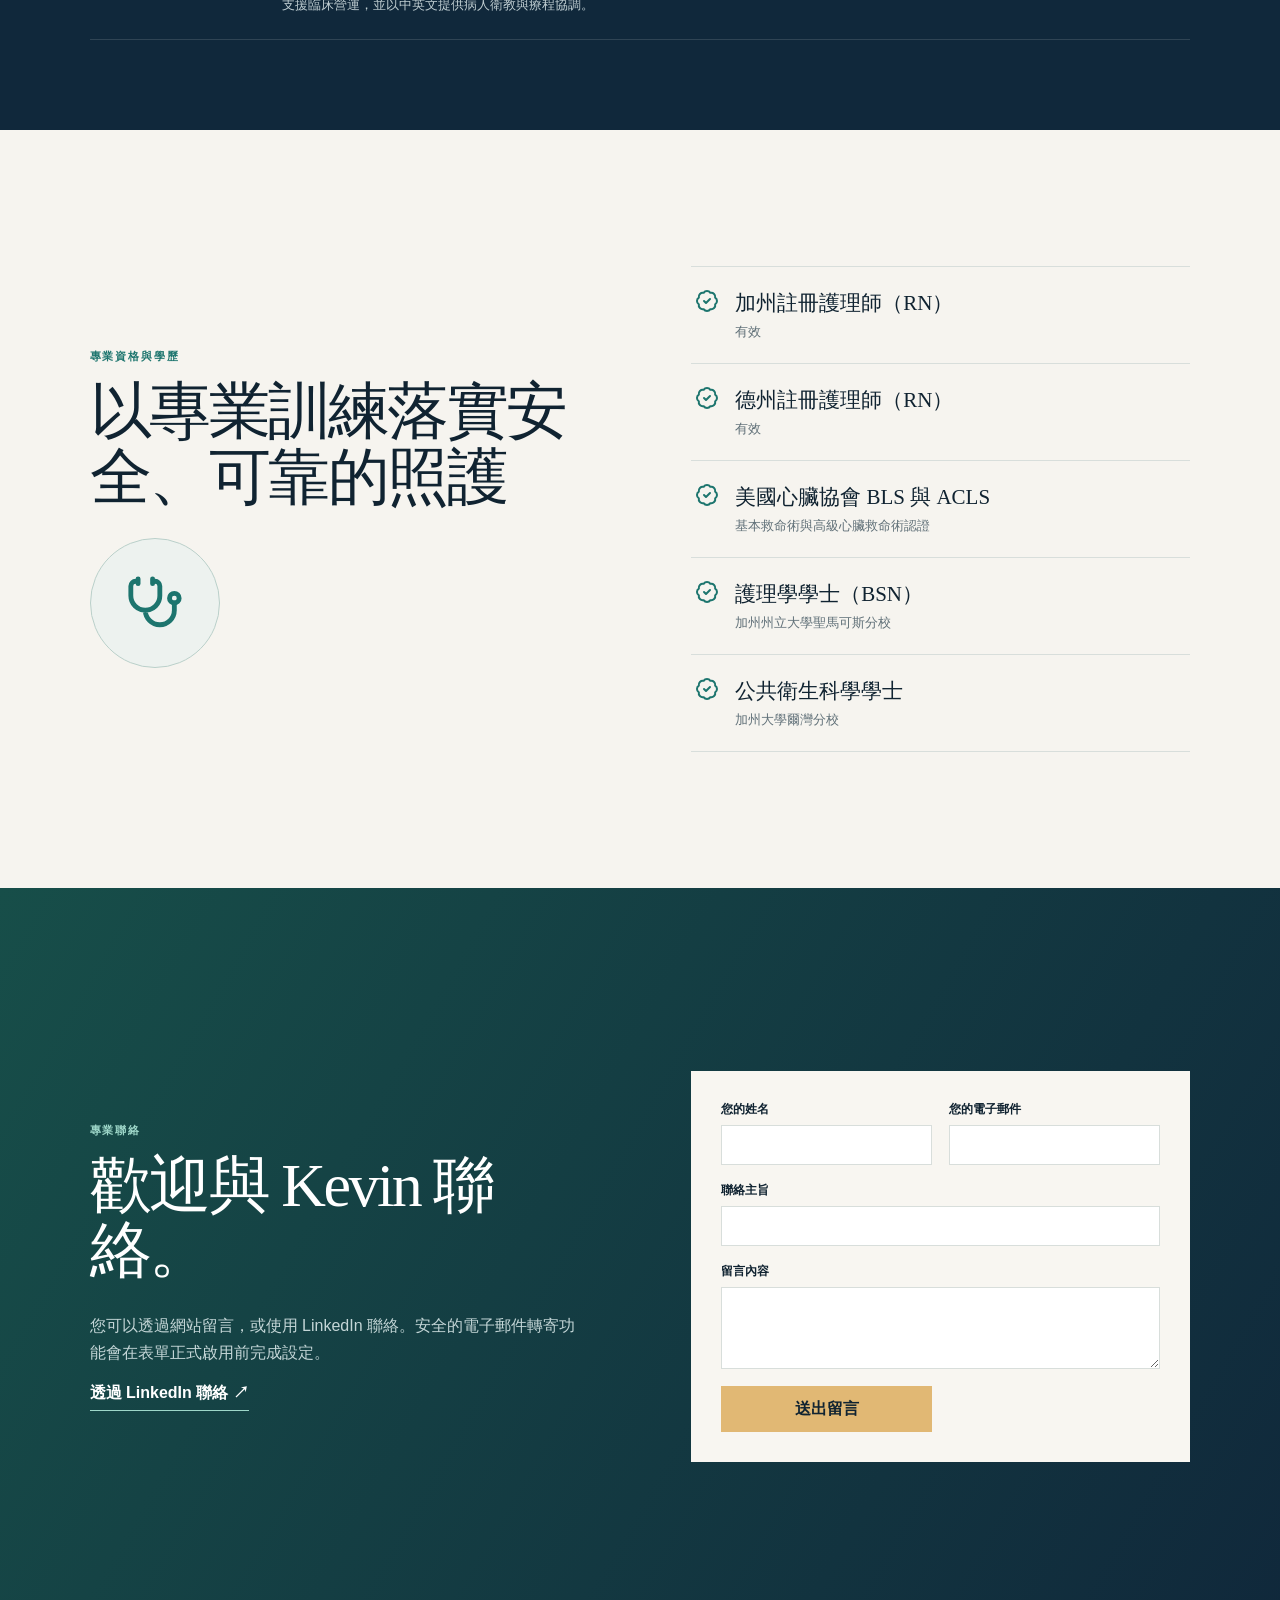
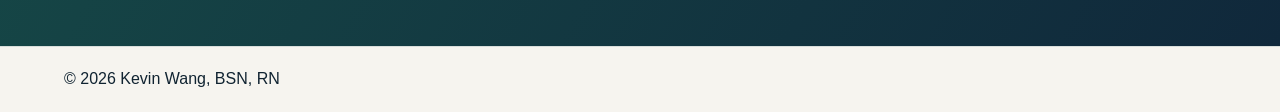
==== commit ce5d6487: "Fix credentials icon and preserve language position" ====
--- a/zh-tw.html
+++ b/zh-tw.html
@@ -1,4 +1,4 @@
-<!doctype html><html lang="zh-Hant"><head><meta charset="utf-8"><meta name="viewport" content="width=device-width,initial-scale=1"><title>Kevin Wang｜註冊護理師專業網站</title><link rel="icon" type="image/png" href="assets/kevin-wang-profile.png"><link rel="apple-touch-icon" href="assets/kevin-wang-profile.png"><link rel="stylesheet" href="styles/style.css?v=20260901-6"></head><body class="zh">
+<!doctype html><html lang="zh-Hant"><head><meta charset="utf-8"><meta name="viewport" content="width=device-width,initial-scale=1"><title>Kevin Wang｜註冊護理師專業網站</title><link rel="icon" type="image/png" href="assets/kevin-wang-profile.png"><link rel="apple-touch-icon" href="assets/kevin-wang-profile.png"><link rel="stylesheet" href="styles/style.css?v=20260901-7"></head><body class="zh">
 <header class="site-header"><button class="brand" data-target="home"><span>KW</span><b>Kevin Wang<em>, BSN, RN</em></b></button><nav><button data-target="home">首頁</button><button data-target="profile">專業簡介</button><button data-target="expertise">核心專長</button><button data-target="experience">職涯經歷</button><button data-target="credentials">專業資格</button><button data-target="contact">聯絡 Kevin</button><a class="lang" href="index.html"><svg viewBox="0 0 24 24" aria-hidden="true"><path d="m5 8 6 6M4 14l6-6 2-3M2 5h12M7 2h1M22 22l-5-10-5 10M14 18h6"/></svg>EN</a></nav><button class="menu">☰</button></header><main>
 <section class="panel home-panel" id="home"><div><p class="kicker light">註冊護理師 · 臨床管理與照護協調</p><h1 class="hero-identity"><img src="assets/kevin-wang-profile.png" alt="Kevin Wang"><span><a class="hero-name" href="https://www.linkedin.com/in/kevin-wang-rn/" target="_blank" rel="noopener noreferrer">Kevin Wang</a>,<br><em>BSN, RN</em></span></h1><p class="hero-subtitle">以臨床判斷、照護協調與穩健領導，支持病人每一階段的照護需求。</p><p class="hero-summary">具護理學士（BSN）背景的註冊護理師（RN），擁有超過十年臨床經驗，專業橫跨急性照護、手術個案協調、專科醫療與臨床團隊管理。</p><div class="mini-stats"><div><strong>10+</strong><span>年臨床照護經驗</span></div><div><strong>15–25</strong><span>每週協調手術個案</span></div><div><strong>10+</strong><span>曾督導團隊成員</span></div></div></div><aside class="resume-card"><div class="resume-preview"><iframe title="Kevin Wang 專業履歷" src="assets/Kevin_RN_Resume.pdf#toolbar=0&navpanes=0&view=FitH"></iframe><span>PDF</span></div><p class="kicker">Resume</p><h2>專業履歷</h2><p>查看 Kevin 的臨床經歷、專業資格與教育背景。</p><a href="assets/Kevin_RN_Resume.pdf" target="_blank" rel="noopener noreferrer">開啟完整履歷</a><a class="linkedin-action" href="https://www.linkedin.com/in/kevin-wang-rn/" target="_blank" rel="noopener noreferrer"><span>in</span>查看 LinkedIn 個人檔案</a></aside></section>
 <section class="panel split-panel" id="profile"><div><p class="kicker">專業簡介</p><h2>兼具臨床實務、營運視角與溝通能力。</h2><p class="large-copy">Kevin 結合床邊護理、照護協調與團隊管理經驗，重視完整評估、及時通報與處置、清楚的病人衛教，以及可靠的跨專業團隊溝通。</p></div><div class="point-list"><article><i>✓</i><div><h3>加州與德州註冊護理師（RN）</h3><p>兩州執照目前皆有效</p></div></article><article><i>✓</i><div><h3>英文與中文雙語能力</h3><p>可協助華語病人溝通與衛教</p></div></article><article><i>✓</i><div><h3>Epic 與 Cerner</h3><p>電子病歷系統（EHR）操作經驗</p></div></article></div></section>
@@ -6,4 +6,4 @@
 <section class="panel content-panel dark-panel" id="experience"><p class="kicker light">精選職涯經歷</p><h2>累積於不同醫療場域的專業經驗</h2><div class="timeline"><article><div class="year">2025 — 現在</div><div><small>Midtown Oral &amp; Maxillofacial Surgery</small><h3>手術照護協調護理師</h3><p>協調複雜手術個案從術前評估到術後恢復，支援臨床準備、病人溝通與後續追蹤。</p></div></article><article><div class="year">2022 — 2025</div><div><small>Reproductive Partners Medical Group</small><h3>護理經理</h3><p>帶領跨專業團隊與臨床營運，改善病人流程、團隊溝通與照護品質。</p></div></article><article><div class="year">2021 — 2022</div><div><small>Los Alamitos Medical Center (UCI Health)</small><h3>內外科／心電監測註冊護理師</h3><p>提供床邊護理、持續心電監測、藥物給予、出院規劃與安全交班。</p></div></article><article><div class="year">2014 — 2021</div><div><small>Life IVF Center</small><h3>助理督導／生殖醫學協調員</h3><p>支援臨床營運，並以中英文提供病人衛教與療程協調。</p></div></article></div></section>
 <section class="panel split-panel" id="credentials"><div><p class="kicker">專業資格與學歷</p><h2>以專業訓練落實安全、可靠的照護</h2><div class="credential-emblem"><svg viewBox="0 0 24 24" aria-hidden="true"><path d="M6 2v6a6 6 0 0 0 12 0V2M8 2v5a4 4 0 0 0 8 0V2M18 13v2a4 4 0 0 0 8 0v-2"/><circle cx="22" cy="11" r="2"/></svg></div></div><div class="point-list"><article><i>✓</i><div><h3>加州註冊護理師（RN）</h3><p>有效</p></div></article><article><i>✓</i><div><h3>德州註冊護理師（RN）</h3><p>有效</p></div></article><article><i>✓</i><div><h3>美國心臟協會 BLS 與 ACLS</h3><p>基本救命術與高級心臟救命術認證</p></div></article><article><i>✓</i><div><h3>護理學學士（BSN）</h3><p>加州州立大學聖馬可斯分校</p></div></article><article><i>✓</i><div><h3>公共衛生科學學士</h3><p>加州大學爾灣分校</p></div></article></div></section>
 <section class="panel contact-panel" id="contact"><div><p class="kicker light">專業聯絡</p><h2>歡迎與 Kevin 聯絡。</h2><p>您可以透過網站留言，或使用 LinkedIn 聯絡。安全的電子郵件轉寄功能會在表單正式啟用前完成設定。</p><a href="https://www.linkedin.com/in/kevin-wang-rn/" target="_blank" rel="noopener noreferrer">透過 LinkedIn 聯絡 ↗</a></div><form><label>您的姓名<input required></label><label>您的電子郵件<input type="email" required></label><label class="wide">聯絡主旨<input required></label><label class="wide">留言內容<textarea rows="4" required></textarea></label><button type="submit">送出留言</button><p class="form-notice" hidden>目前為預覽模式，留言尚未送出；正式上線前會啟用安全轉寄功能。</p></form></section></main>
-<aside class="floating-index"><button data-target="home"><span>01</span><b>首頁</b></button><button data-target="profile"><span>02</span><b>專業簡介</b></button><button data-target="expertise"><span>03</span><b>核心專長</b></button><button data-target="experience"><span>04</span><b>職涯經歷</b></button><button data-target="credentials"><span>05</span><b>專業資格</b></button><button data-target="contact"><span>06</span><b>聯絡 Kevin</b></button></aside><footer>© 2026 Kevin Wang, BSN, RN</footer><script src="script.js?v=20260901-6"></script></body></html>
+<aside class="floating-index"><button data-target="home"><span>01</span><b>首頁</b></button><button data-target="profile"><span>02</span><b>專業簡介</b></button><button data-target="expertise"><span>03</span><b>核心專長</b></button><button data-target="experience"><span>04</span><b>職涯經歷</b></button><button data-target="credentials"><span>05</span><b>專業資格</b></button><button data-target="contact"><span>06</span><b>聯絡 Kevin</b></button></aside><footer>© 2026 Kevin Wang, BSN, RN</footer><script src="script.js?v=20260901-7"></script></body></html>
--- a/styles/style.css
+++ b/styles/style.css
@@ -404,7 +404,10 @@
   place-items: center;
   border: 1px solid #bad0ca;
   color: var(--teal);
-  background: #edf2ef;
+  background: #edf2ef center / 58px 58px no-repeat url("data:image/svg+xml,%3Csvg xmlns='http://www.w3.org/2000/svg' viewBox='0 0 24 24' fill='none' stroke='%231d756e' stroke-width='2' stroke-linecap='round' stroke-linejoin='round'%3E%3Cpath d='M11 2v2M5 2v2M5 3H4a2 2 0 0 0-2 2v4a6 6 0 0 0 12 0V5a2 2 0 0 0-2-2h-1M8 15a6 6 0 0 0 12 0v-3'/%3E%3Ccircle cx='20' cy='10' r='2'/%3E%3C/svg%3E");
+}
+.credential-emblem > svg {
+  opacity: 0;
 }
 .content-panel {
   max-width: none;
